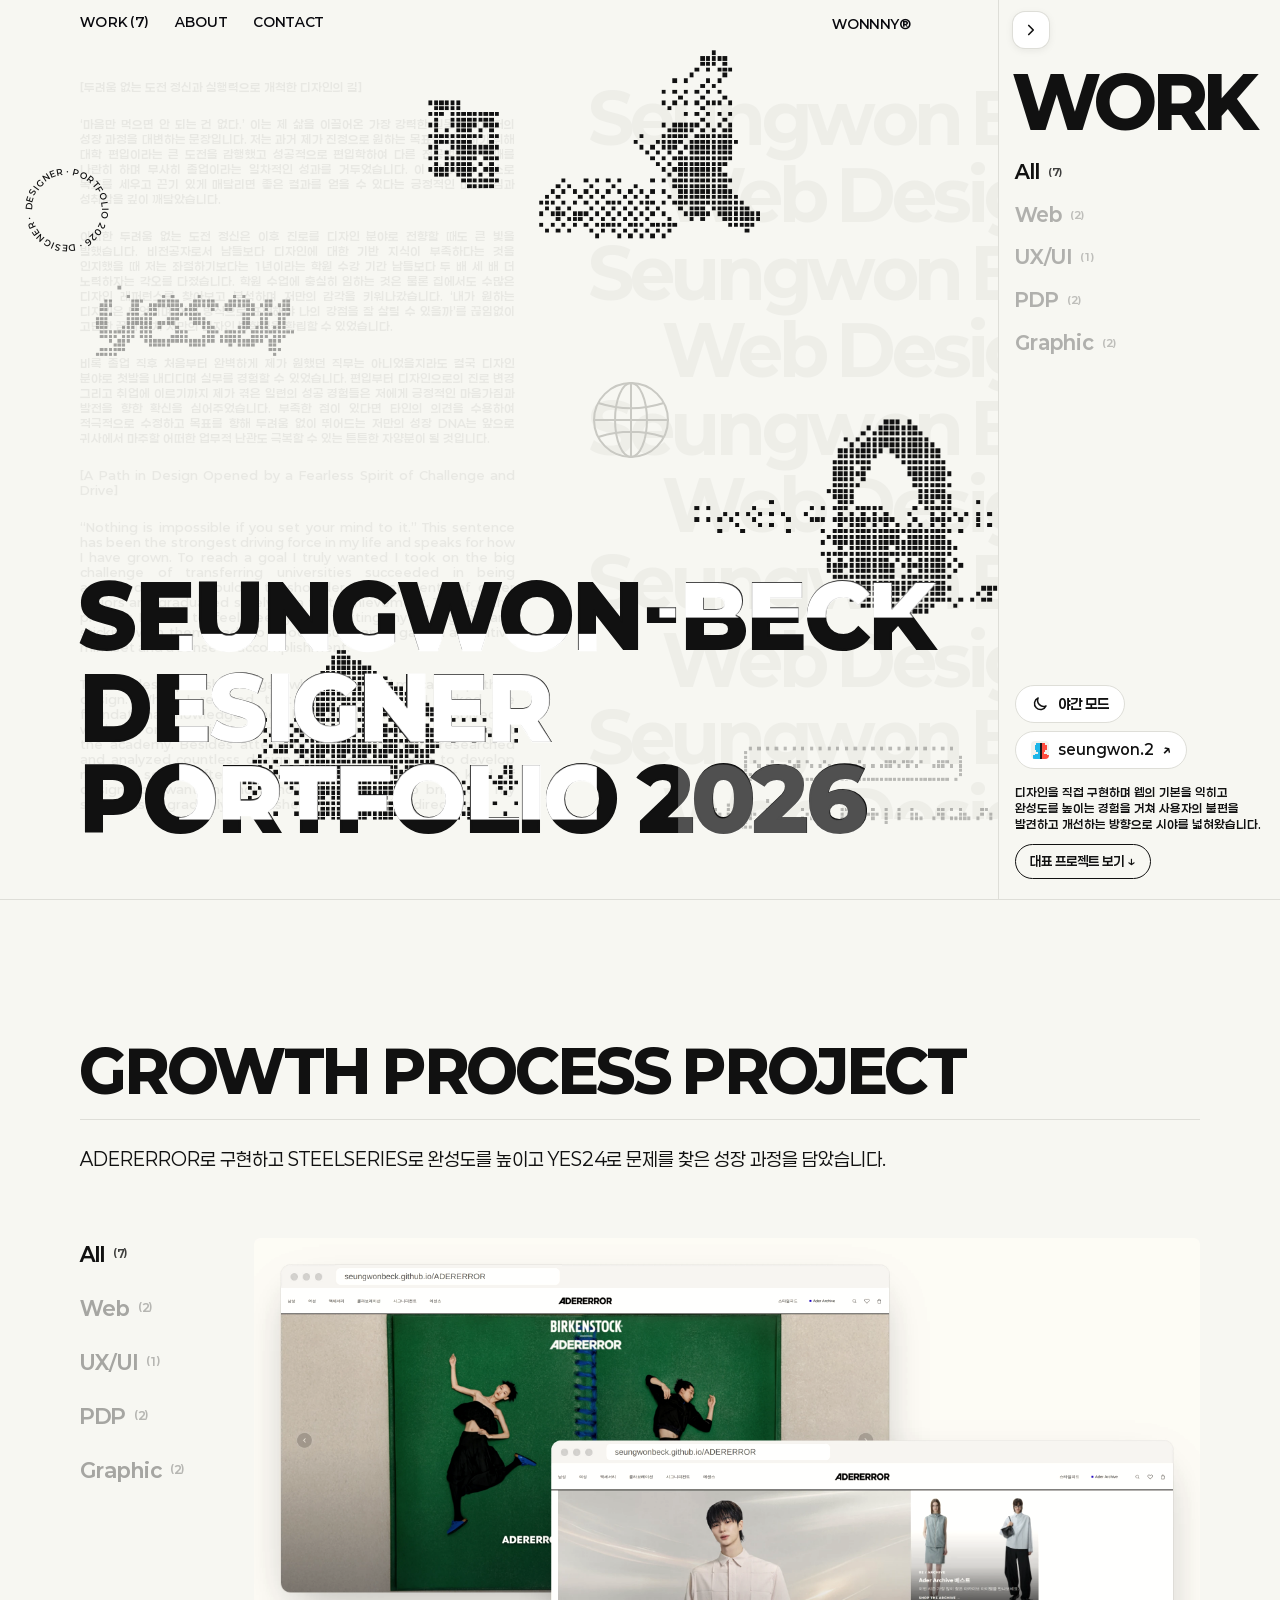
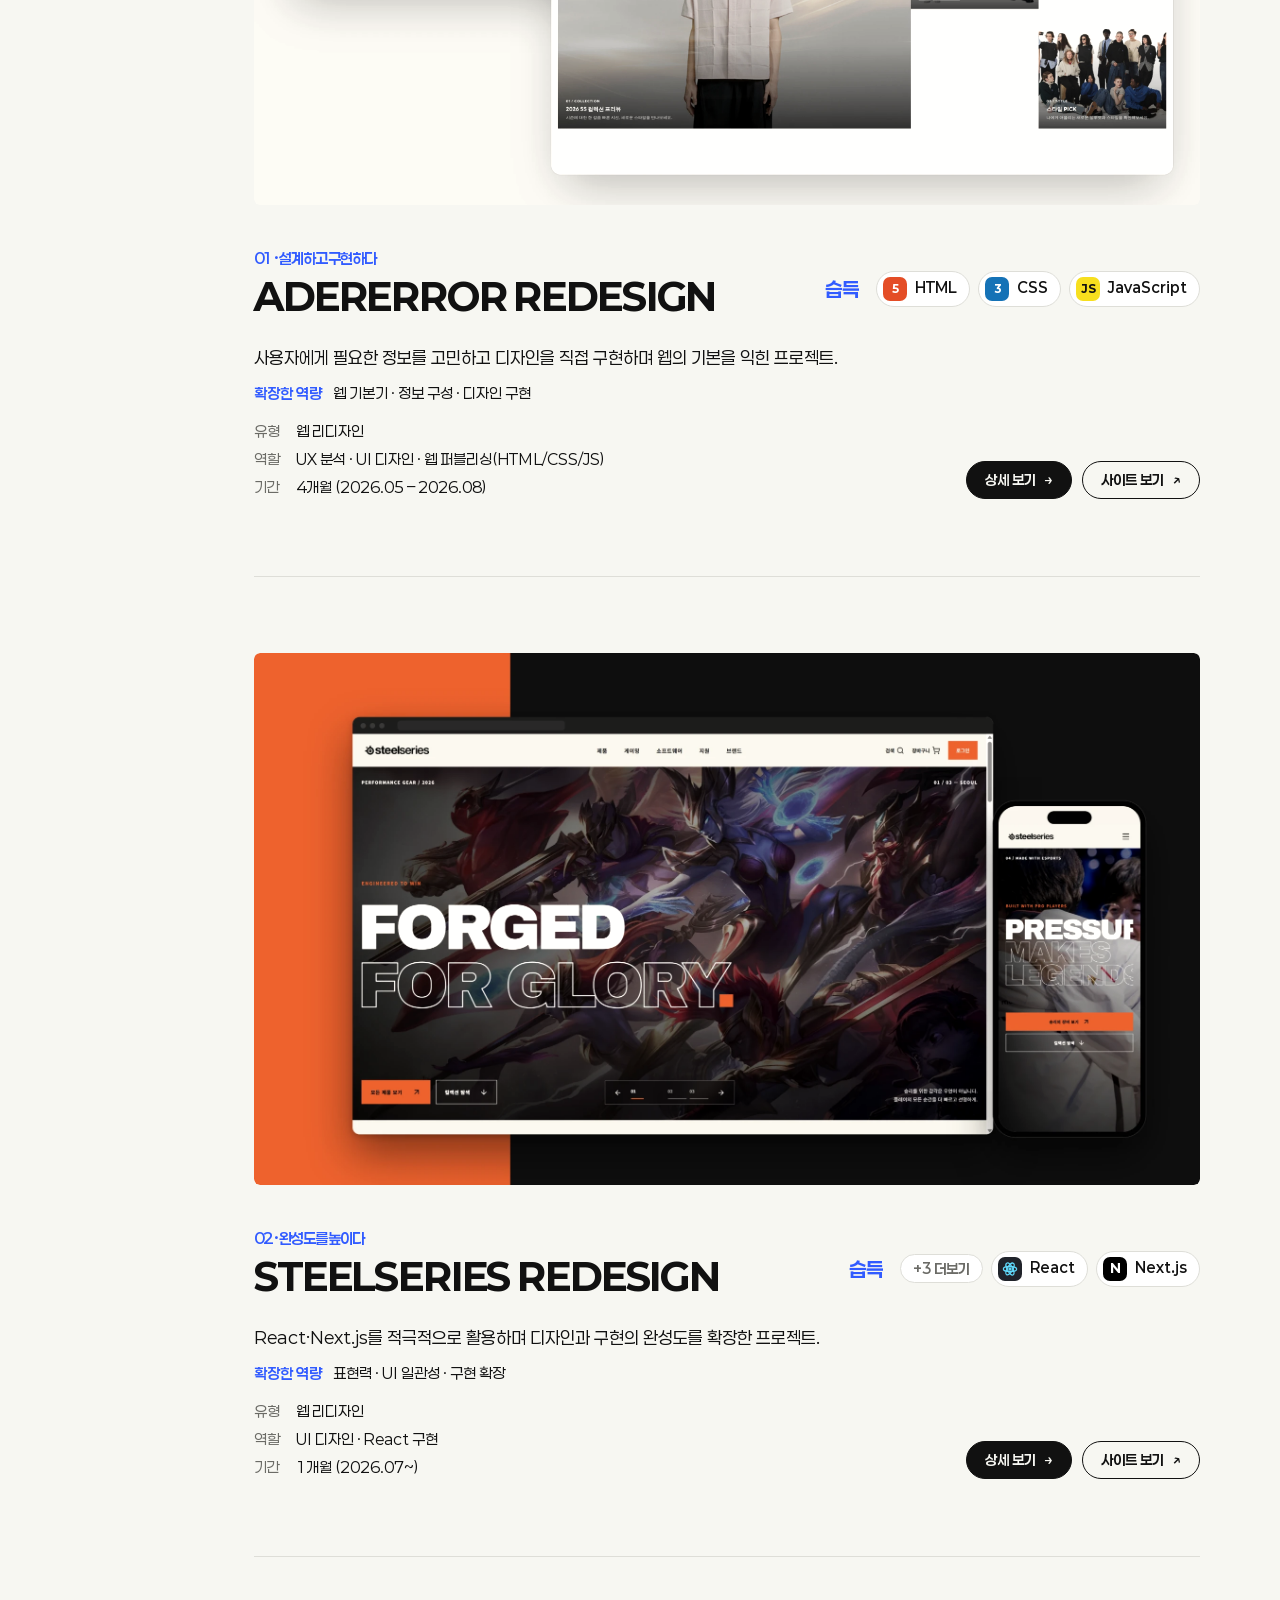
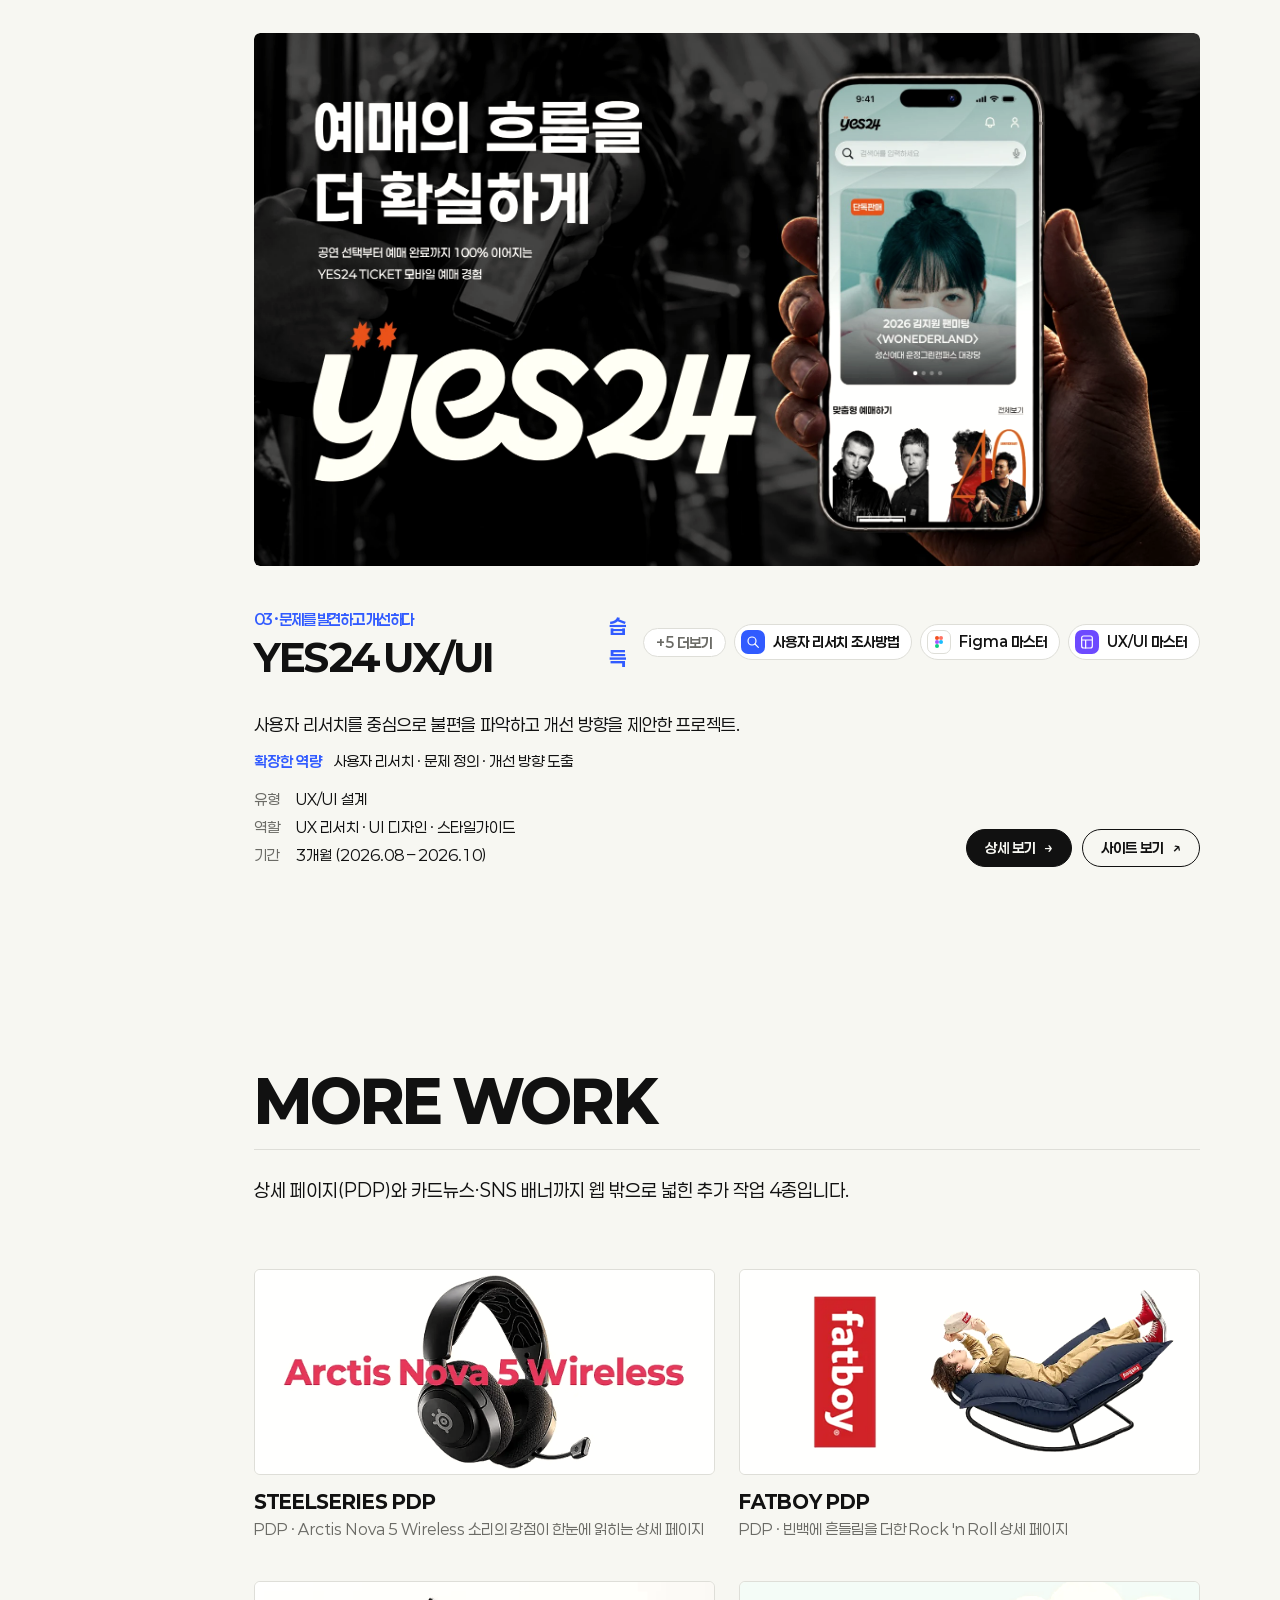
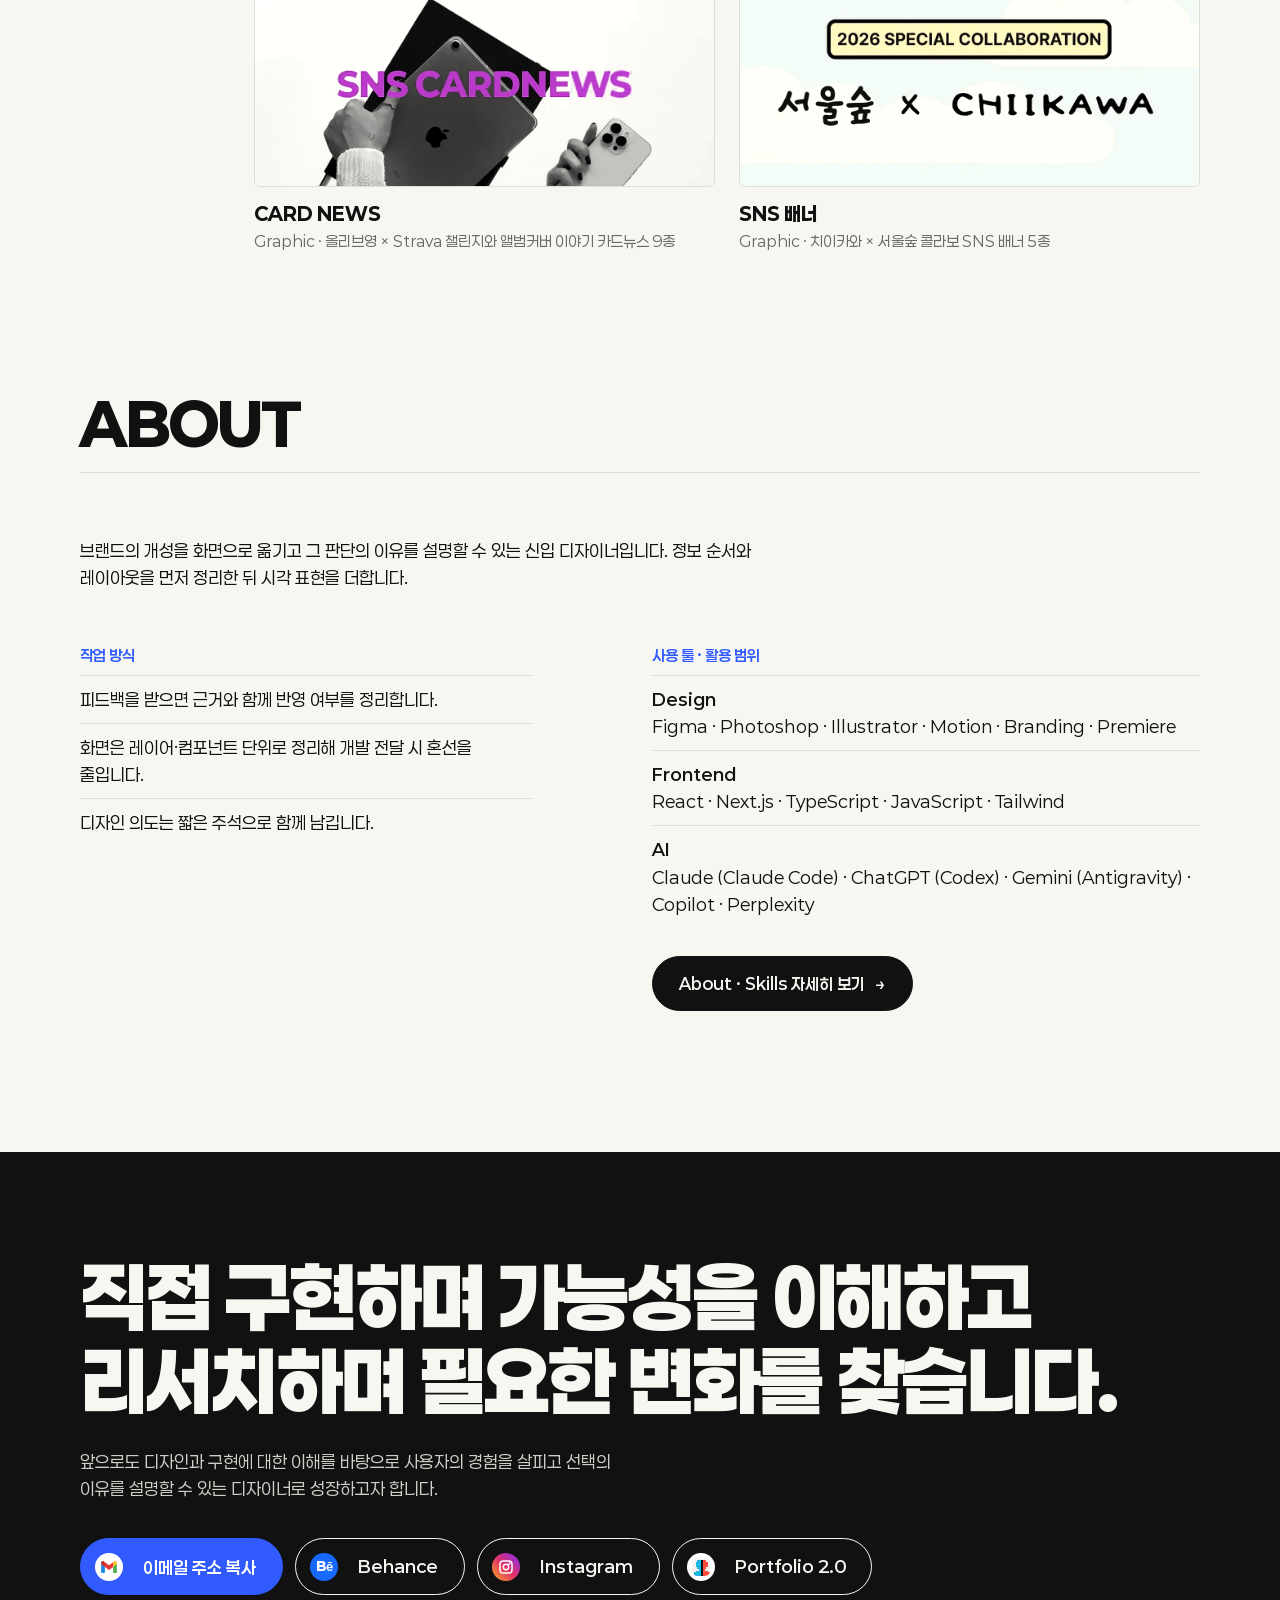
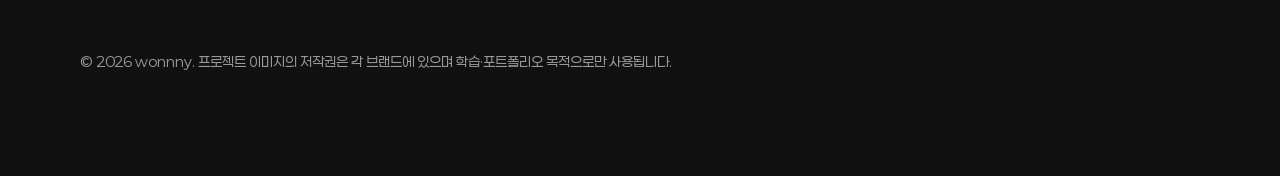
==== index.html @ beb2c956 "2026.10.27 작업 Co-Authored-By: Claude Sonnet 5.5 <noreply@anthropic.com>" ====
<!doctype html>
<html lang="ko">
<head>
<meta charset="utf-8">
<meta name="viewport" content="width=device-width,initial-scale=1">
<title>wonnny — Designer Portfolio</title>
<meta name="description" content="브랜드의 개성을 시각적으로 표현하고 디자인의 판단 과정을 함께 보여주는 신입 디자이너 백승원의 포트폴리오.">
<meta name="theme-color" content="#F7F7F2">
<meta property="og:type" content="website">
<meta property="og:locale" content="ko_KR">
<meta property="og:site_name" content="wonnny">
<meta property="og:title" content="wonnny — Designer Portfolio">
<meta property="og:description" content="화면을 만들며 시작해 사용자를 이해하는 디자이너로 성장하고 있습니다.">
<meta property="og:url" content="https://seungwonbeck.github.io/wonnny/">
<meta property="og:image" content="https://seungwonbeck.github.io/wonnny/assets/og.jpg">
<meta property="og:image:width" content="1200">
<meta property="og:image:height" content="628">
<meta name="twitter:card" content="summary_large_image">
<meta name="twitter:title" content="wonnny — Designer Portfolio">
<meta name="twitter:description" content="화면을 만들며 시작해 사용자를 이해하는 디자이너로 성장하고 있습니다.">
<meta name="twitter:image" content="https://seungwonbeck.github.io/wonnny/assets/og.jpg">
<link rel="icon" href="assets/favicon.svg" type="image/svg+xml">
<link rel="alternate icon" href="assets/favicon.png" type="image/png">
<link rel="apple-touch-icon" href="assets/favicon.png">
<script>try{if(localStorage.theme==="dark")document.documentElement.setAttribute("data-theme","dark")}catch(e){}</script>
<link rel="stylesheet" href="css/style.css?v=20261027f">
</head>
<body data-page="home">
<header class="hd"><div class="wrap">
  <nav class="nav" aria-label="메인 메뉴"><a href="#work">Work (7)</a><a href="about.html">About</a><a href="about.html#contact">Contact</a></nav>
  <a class="logo" href="index.html">wonnny®</a>
  <button class="burger" id="burger" aria-label="메뉴 열기" aria-expanded="false" aria-controls="panel"><i></i><i></i></button>
</div></header>

<main>
  <div class="hero2">
    <div class="lp" id="lp" aria-hidden="true"></div>
    <div class="ghost" id="ghost" aria-hidden="true"></div>
    <svg class="star" viewBox="0 0 100 100" fill="none" stroke="currentColor" stroke-width="2.4" stroke-linecap="round" aria-hidden="true"><circle cx="50" cy="50" r="44"/><ellipse cx="50" cy="50" rx="19" ry="44"/><path d="M50 6v88M6 50h88M12 30q38 12 76 0M12 70q38-12 76 0"/></svg>
    <div id="tiles"></div>
    <svg class="spin" viewBox="0 0 120 120" aria-hidden="true"><defs><path id="c" d="M60 60 m-44 0 a44 44 0 1 1 88 0 a44 44 0 1 1 -88 0"/></defs><text><textPath href="#c">DESIGNER · PORTFOLIO 2026 · DESIGNER ·</textPath></text></svg>
    <h1 class="h1c" id="hero-h1"></h1>
    <p class="big" aria-hidden="true" data-lines="SEUNGWON-BECK|DESIGNER|PORTFOLIO 2026">SEUNGWON-BECK<br>DESIGNER<br>PORTFOLIO 2026</p>
    <button class="popen" id="popen" aria-label="메뉴 패널 열기"><svg viewBox="0 0 24 24" width="18" height="18" fill="none" stroke="currentColor" stroke-width="2.2" stroke-linecap="round" stroke-linejoin="round" aria-hidden="true"><path d="M15 6l-6 6 6 6"/></svg></button>
    <aside class="panel" id="panel">
      <button class="pclose" id="pclose" aria-label="메뉴 패널 숨기기"><svg viewBox="0 0 24 24" width="18" height="18" fill="none" stroke="currentColor" stroke-width="2.2" stroke-linecap="round" stroke-linejoin="round" aria-hidden="true"><path d="M9 6l6 6-6 6"/></svg></button>
      <p class="pbig" aria-hidden="true">WORK</p>
      <nav class="pf" id="hfilter" aria-label="분류"></nav>
      <div class="pcap">
        <div class="ptools">
          <button type="button" class="pill" id="theme" aria-pressed="false"><svg class="i-moon" viewBox="0 0 24 24" width="15" height="15" fill="none" stroke="currentColor" stroke-width="2" stroke-linecap="round" stroke-linejoin="round" aria-hidden="true"><path d="M20 14.5A8 8 0 0 1 9.5 4 8 8 0 1 0 20 14.5z"/></svg><svg class="i-sun" viewBox="0 0 24 24" width="15" height="15" fill="none" stroke="currentColor" stroke-width="2" stroke-linecap="round" aria-hidden="true"><circle cx="12" cy="12" r="4"/><path d="M12 2v2M12 20v2M4.9 4.9l1.4 1.4M17.7 17.7l1.4 1.4M2 12h2M20 12h2M4.9 19.1l1.4-1.4M17.7 6.3l1.4-1.4"/></svg><span>야간 모드</span></button>
          <a class="pill" title="seungwon.2 사이트 버전 보기" aria-label="seungwon.2 사이트 버전 보기" href="https://seungwonbeck.github.io/Portfolio2.0/" target="_blank" rel="noopener"><img src="assets/favicon-seungwon2.svg" width="15" height="15" alt="">seungwon.2 <b aria-hidden="true">↗</b></a>
        </div>
        <p id="intro"></p><a class="btn" href="#work">대표 프로젝트 보기 ↓</a></div>
    </aside>
  </div>

  <section id="work" class="wrap">
    <div class="sec-h"><h2>Growth Process Project</h2></div>
    <p class="sec-p">ADERERROR로 구현하고 STEELSERIES로 완성도를 높이고 YES24로 문제를 찾은 성장 과정을 담았습니다.</p>
    <div class="work">
      <nav class="filter" id="filter" aria-label="분류"></nav>
      <div><div id="feat"></div>
      <div class="sec-h" style="margin-top:clamp(72px,10vw,140px)"><h2>More Work</h2></div>
      <p class="sec-p">상세 페이지(PDP)와 카드뉴스·SNS 배너까지 웹 밖으로 넓힌 추가 작업 4종입니다.</p>
      <div class="grid" id="more"></div></div>
    </div>
  </section>

  <section id="about" class="wrap">
    <div class="sec-h"><h2>About</h2></div>
    <p id="bio" class="about-bio"></p>
    <div class="about">
      <div><h3>작업 방식</h3><ul id="process"></ul></div>
      <div><h3>사용 툴 · 활용 범위</h3><ul id="skills"></ul><a class="pbtn" href="about.html" style="margin-top:28px">About · Skills 자세히 보기<span aria-hidden="true">→</span></a></div>
    </div>
  </section>
</main>

<footer id="contact" class="contact"><div class="wrap">
  <h2 id="closing" style="white-space:pre-line"></h2>
  <p class="cbody" id="closing-body"></p>
  <div class="row">
    <button class="btn blue" data-email>이메일 주소 복사</button>
    <span data-links style="display:contents"></span>
  </div>
  <small>© 2026 wonnny. 프로젝트 이미지의 저작권은 각 브랜드에 있으며 학습·포트폴리오 목적으로만 사용됩니다.</small>
</div></footer>

<dialog aria-label="이미지 확대"></dialog>
<button class="top" aria-label="맨 위로">↑</button>
<div class="toast" role="status"></div>
<script src="js/data.js?v=20261027f"></script>
<script src="js/app.js?v=20261027f"></script>
</body>
</html>
---- css/style.css ----
/* Paperlogy: fonts/ 폴더에 woff2를 넣으면 적용, 없으면 Pretendard/시스템 폰트로 대체 */
@font-face{font-family:Paperlogy;font-weight:400;font-display:swap;src:url(../fonts/Paperlogy-4Regular.ttf) format("truetype")}
@font-face{font-family:Paperlogy;font-weight:500;font-display:swap;src:url(../fonts/Paperlogy-5Medium.ttf) format("truetype")}
@font-face{font-family:Paperlogy;font-weight:600;font-display:swap;src:url(../fonts/Paperlogy-6SemiBold.ttf) format("truetype")}
@font-face{font-family:Paperlogy;font-weight:700;font-display:swap;src:url(../fonts/Paperlogy-7Bold.ttf) format("truetype")}
@font-face{font-family:Paperlogy;font-weight:800;font-display:swap;src:url(../fonts/Paperlogy-8ExtraBold.ttf) format("truetype")}

:root{--ink:#111111;--blue:#315BFF;--bg:#F7F7F2;--white:#fff;--line:#DEDED8;--mute:#6b6b66;--pad:80px}
*{box-sizing:border-box;margin:0}
html{scroll-behavior:smooth}
body{font:400 17px/1.6 Paperlogy,Pretendard,"Apple SD Gothic Neo","Malgun Gothic",sans-serif;color:var(--ink);background:var(--bg);-webkit-font-smoothing:antialiased}
a{color:inherit;text-decoration:none}
img{max-width:100%;display:block}
:focus-visible{outline:2px solid var(--blue);outline-offset:3px}
.wrap{padding-inline:var(--pad);max-width:1920px;margin-inline:auto}
@media(max-width:480px){body{font-size:16px}}

/* header */
.hd{position:fixed;inset:0 0 auto;z-index:10;color:#fff;mix-blend-mode:difference;font-size:13px;text-transform:uppercase;letter-spacing:.02em}
.hd .wrap{display:flex;justify-content:space-between;align-items:flex-start;padding-top:14px}
.logo{font-weight:800;letter-spacing:-.02em}
.nav{display:flex;gap:clamp(16px,3vw,36px);font-weight:500}
.nav a{background:linear-gradient(#fff,#fff) 0 100%/0 1px no-repeat;transition:background-size .25s}
.nav a:hover{background-size:100% 1px}

/* hero */
.hero{padding-top:clamp(56px,10vw,140px)}
.eyebrow{font-size:15px;font-weight:500;color:var(--mute);margin-bottom:24px}
.hero h1{font-weight:800;font-size:clamp(36px,7.2vw,112px);line-height:1.1;letter-spacing:-.04em;white-space:pre-line}
.btn{display:inline-flex;align-items:center;gap:10px;margin-top:40px;padding:14px 26px;border:1.5px solid var(--ink);border-radius:999px;font-weight:600;background:none;color:inherit;font-family:inherit;font-size:inherit;cursor:pointer;transition:background .2s,color .2s,border-color .2s}
.btn:hover{background:var(--ink);color:var(--bg)}
.btn.blue{border-color:var(--blue);color:var(--blue)}
.btn.blue:hover{background:var(--blue);color:#fff}
.peek{display:block;margin-top:clamp(48px,8vw,96px);height:clamp(180px,28vw,380px);overflow:hidden;border-radius:6px 6px 0 0}
.peek .ph,.peek img{transition:transform .6s}
.peek:hover .ph,.peek:hover img{transform:scale(1.03)}

/* placeholder / media */
.ph{aspect-ratio:var(--r,16/10);width:100%;display:grid;place-items:center;background:linear-gradient(135deg,#ecece6,#dcdcd4);color:var(--mute);font-weight:600;letter-spacing:.08em;text-transform:uppercase;font-size:14px}
.peek .ph{aspect-ratio:auto;height:100%;min-height:420px}
.media img{width:100%;height:auto}

/* sections */
section{padding-block:clamp(72px,11vw,160px) 0}
.sec-h{display:flex;justify-content:space-between;align-items:baseline;border-bottom:1px solid var(--line);padding-bottom:16px;margin-bottom:clamp(32px,5vw,64px)}
h2{font-size:clamp(26px,3.6vw,44px);font-weight:700;letter-spacing:-.03em;line-height:1.2}
.no{color:var(--blue);font-weight:600;font-variant-numeric:tabular-nums}

/* featured list: 번호 열 + 큰 이미지, 홀짝으로 이미지 폭만 달리해 리듬 */
.feat{display:grid;grid-template-columns:repeat(12,1fr);gap:24px;margin-bottom:clamp(64px,9vw,128px);align-items:end}
.feat .media{grid-column:1/-1;overflow:hidden;border-radius:6px}
.feat:nth-child(even) .media{grid-column:3/-1}
.feat:nth-child(odd) .media{grid-column:1/11}
.feat .media>*{transition:transform .6s}
.feat:hover .media>*{transform:scale(1.02)}
.feat .info{grid-column:1/-1;display:grid;grid-template-columns:repeat(12,1fr);gap:24px;margin-top:20px}
.feat h3{grid-column:1/7;font-size:clamp(24px,3vw,40px);font-weight:700;letter-spacing:-.03em;line-height:1.2}
.feat .no{display:block;margin-bottom:6px;font-size:15px}
.feat .desc{grid-column:7/-1}
.meta{display:grid;grid-template-columns:auto 1fr;gap:4px 16px;font-size:15px;margin-top:14px}
.meta dt{color:var(--mute)}
.more{display:inline-block;margin-top:14px;font-weight:600;color:var(--blue)}
.more::after{content:" →";transition:margin .2s}
.feat:hover .more::after{margin-left:6px}
@media(max-width:1024px){
  .feat .media,.feat:nth-child(n) .media{grid-column:1/-1}
  .feat h3,.feat .desc{grid-column:1/-1}
}

/* more grid */
.grid{display:grid;grid-template-columns:repeat(auto-fill,minmax(280px,1fr));gap:24px}
.card .media{overflow:hidden;border-radius:6px;border:1px solid var(--line)}
.card .ph{aspect-ratio:4/3}
.card .media>*{transition:transform .5s}
.card:hover .media>*{transform:scale(1.04)}
.card h3{font-size:19px;font-weight:600;margin-top:12px}
.card p{font-size:15px;color:var(--mute)}

/* about / contact */
.about{display:grid;grid-template-columns:repeat(12,1fr);gap:24px}
.about>div:first-child{grid-column:1/6}
.about>div:last-child{grid-column:7/-1}
.about h3{font-size:15px;font-weight:600;color:var(--blue);margin:28px 0 8px}
.about h3:first-child{margin-top:0}
.about ul{list-style:none;padding:0}
.about li{padding:10px 0;border-top:1px solid var(--line)}
.about li b{font-weight:600}
@media(max-width:1024px){.about>div:first-child,.about>div:last-child{grid-column:1/-1}}
.contact{margin-top:clamp(72px,11vw,160px);background:var(--ink);color:var(--bg);padding-block:clamp(56px,8vw,112px)}
.contact h2{font-size:clamp(32px,6vw,88px);font-weight:800;letter-spacing:-.04em;line-height:1.1}
.contact .row{display:flex;flex-wrap:wrap;gap:12px;margin-top:36px}
.contact .btn{border-color:var(--bg);margin-top:0}
.contact .btn:hover{background:var(--bg);color:var(--ink)}
.contact .btn.blue{background:var(--blue);border-color:var(--blue);color:#fff}
.contact small{display:block;margin-top:56px;color:#9a9a94;font-size:14px}

/* detail */
.back{display:inline-block;margin-top:72px;color:var(--mute);font-size:15px}
.back:hover{color:var(--blue)}
.p-hero{padding-top:32px}
.p-hero h1{font-size:clamp(34px,6vw,88px);font-weight:800;letter-spacing:-.04em;line-height:1.1}
.p-hero .lead{font-size:clamp(18px,2vw,24px);margin-top:20px;max-width:34em}
.facts{display:grid;grid-template-columns:repeat(auto-fit,minmax(200px,1fr));gap:24px;margin-top:48px;padding-top:24px;border-top:1px solid var(--line);font-size:15px}
.facts dt{color:var(--mute);margin-bottom:2px}
.facts dd{margin:0;font-weight:500}
.p-media{margin-top:40px}
.block{display:grid;grid-template-columns:repeat(12,1fr);gap:24px}
.block>h2{grid-column:1/5;font-size:clamp(22px,2.4vw,30px)}
.block>.body{grid-column:6/-1}
@media(max-width:1024px){.block>h2,.block>.body{grid-column:1/-1}}
.body p+p{margin-top:1em}
.body ol,.body ul{padding:0;list-style:none}
.body li{padding:14px 0;border-top:1px solid var(--line)}
.tag{display:inline-block;font-size:13px;font-weight:600;padding:1px 10px;border-radius:999px;margin-right:8px;border:1px solid var(--line);background:var(--white)}
.tag.h{color:var(--blue);border-color:var(--blue)}
.dec h4{font-size:18px;font-weight:600}
.shot{margin-bottom:56px}
.shot .media{cursor:zoom-in;border:1px solid var(--line);border-radius:6px;overflow:hidden;background:var(--white)}
.shot.tall{max-width:420px}
.shot figcaption{margin-top:12px;font-size:15px;color:var(--mute);padding-left:12px;border-left:2px solid var(--blue)}
.nextp{display:block;border-top:1px solid var(--line);padding-block:48px;margin-top:clamp(72px,11vw,160px)}
.nextp small{color:var(--mute);display:block}
.nextp strong{font-size:clamp(28px,5vw,64px);font-weight:800;letter-spacing:-.03em;transition:color .2s}
.nextp:hover strong{color:var(--blue)}

/* lightbox, top button */
dialog{border:0;background:transparent;max-width:min(94vw,1400px);max-height:94vh;padding:0;overflow:auto}
dialog::backdrop{background:rgba(24,24,24,.85)}
dialog .ph{min-width:min(90vw,900px)}
dialog img{max-height:90vh;width:auto;margin:auto}
.top{position:fixed;right:20px;bottom:20px;width:48px;height:48px;border-radius:50%;border:1.5px solid var(--ink);background:var(--bg);font-size:20px;cursor:pointer;opacity:0;pointer-events:none;transition:opacity .2s}
.top.on{opacity:1;pointer-events:auto}
.top:hover{background:var(--ink);color:var(--bg)}
.toast{position:fixed;left:50%;bottom:28px;transform:translateX(-50%);background:var(--ink);color:#fff;padding:10px 18px;border-radius:999px;font-size:15px;opacity:0;transition:opacity .2s;pointer-events:none}
.toast.on{opacity:1}

/* 짧은 등장 효과 */
.js .rv{opacity:0;transform:translateY(18px);transition:opacity .6s,transform .6s}
.js .rv.in{opacity:1;transform:none}
@media(prefers-reduced-motion:reduce){
  html{scroll-behavior:auto}
  *,*::before,*::after{transition:none!important;animation:none!important}
  .js .rv{opacity:1;transform:none}
}

.intro{max-width:36em;margin-top:28px;font-size:clamp(17px,1.6vw,20px)}
.abil{font-size:15px;margin-top:10px}.abil b{color:var(--blue);margin-right:8px;font-weight:600}
.cbody{max-width:34em;margin-top:24px;color:#cfcfc8}

/* hero collage (참고: 흩어진 이미지 + 거대 타이틀) */
.hero2{position:relative;min-height:100svh;overflow:hidden;display:flex;align-items:flex-end}
.ghost{position:absolute;inset:0;color:var(--line);font-weight:800;font-size:clamp(44px,8vw,120px);line-height:.95;letter-spacing:-.05em;overflow:hidden;opacity:.55;pointer-events:none;padding-top:40px}
.t{position:absolute;width:calc(var(--w)*1vw);will-change:transform;z-index:1}
.t .media{overflow:hidden;box-shadow:0 1px 0 rgba(0,0,0,.06)}
.t .ph{transition:transform .5s}
.t:hover .ph,.t:hover img{transform:scale(1.06)}
.t:nth-child(3n) .ph{background:linear-gradient(135deg,#bcc8ff,#8fa4ff)}
.t:nth-child(4n) .ph{background:linear-gradient(135deg,#2a2a2a,#111111);color:#bbb}
.spin{position:absolute;right:6%;top:58%;width:110px;fill:var(--ink);animation:rot 18s linear infinite;z-index:1;pointer-events:none}
.spin text{font-size:10.5px;font-weight:600;letter-spacing:.06em}
@keyframes rot{to{transform:rotate(360deg)}}
.hero-t{position:relative;z-index:2;padding-bottom:20px;width:100%;pointer-events:none}
.hero-t>*{pointer-events:auto}
.hero-t h1{font-size:clamp(22px,3.2vw,44px);letter-spacing:-.03em;max-width:20em}
.hero-t .intro{font-size:15px;max-width:30em;margin-top:14px}
.hero-t .btn{margin-top:20px}
.big{font-weight:800;font-size:clamp(56px,13.5vw,210px);line-height:.84;letter-spacing:-.06em;margin-top:28px;pointer-events:none!important;mix-blend-mode:multiply}
@media(max-width:480px){.t{width:calc(var(--w)*2.2vw)}.spin{width:80px}}

/* work: 좌측 분류 + 우측 목록 */
.work{display:grid;grid-template-columns:180px 1fr;gap:32px;align-items:start}
.filter{position:sticky;top:56px;display:flex;flex-direction:column;align-items:flex-start;gap:2px}
.filter button{font:inherit;font-weight:700;font-size:20px;background:none;border:0;padding:2px 0;cursor:pointer;color:var(--ink);opacity:.35;transition:opacity .2s}
.filter button[aria-pressed=true],.filter button:hover{opacity:1}
.filter sup{font-size:11px;margin-left:2px}
[hidden]{display:none!important}
.work .feat:nth-child(n) .media{grid-column:1/-1}
@media(max-width:1024px){.work{grid-template-columns:1fr}.filter{position:static;flex-direction:row;flex-wrap:wrap;gap:4px 16px}}
.hero2{cursor:grab;touch-action:pan-y;user-select:none}.hero2.grab{cursor:grabbing}.t img,.t .media{pointer-events:none;-webkit-user-drag:none}.t{pointer-events:auto}
.hint{position:absolute;right:var(--pad);bottom:20px;z-index:2;font-size:13px;text-transform:uppercase;letter-spacing:.04em}

/* ===== 인트로: 참고 사이트 구조 ===== */
.hd .wrap{align-items:flex-start;max-width:none}
.nav{flex-direction:row;gap:clamp(14px,2vw,28px);line-height:1.25;font-weight:600}
.hd .logo{font-weight:600;margin-right:calc(clamp(180px,22vw,320px) + 8px)}
.hero2{display:block;height:100svh;min-height:620px;border-bottom:1px solid var(--line)}
.lp{position:absolute;left:var(--pad);top:0;width:min(230px,18vw);font-size:11px;line-height:1.25;font-weight:600;color:var(--ink);opacity:.08;pointer-events:none;overflow:hidden;height:100%;text-align:justify}
.lp p{margin:0 0 22px}
.ghost{left:26%;right:auto;width:42%;inset-block:0;font-size:clamp(34px,5.4vw,84px);line-height:.98;opacity:.5;padding-top:0;word-break:break-word}
.star{position:absolute;left:46%;top:42%;width:64px;color:#c9c9c3;z-index:0;pointer-events:none}
.spin{right:auto;left:1.5%;top:18%;width:96px}
.h1c{position:absolute;left:30%;top:7%;z-index:2;max-width:15em;font-size:clamp(20px,2.4vw,34px);font-weight:700;letter-spacing:-.03em;line-height:1.25;color:#8b8b85;white-space:pre-line}
.big{position:absolute;left:var(--pad);bottom:6vh;z-index:2;margin:0;color:#fff;mix-blend-mode:difference;font-size:clamp(34px,6vw,96px);line-height:1.08;letter-spacing:-.02em}
.panel{position:absolute;right:0;top:0;bottom:0;width:clamp(180px,22vw,320px);z-index:3;background:var(--bg);border-left:1px solid var(--line);padding:14px 16px 20px;display:flex;flex-direction:column;cursor:auto}
.pbig{font-size:clamp(72px,12vw,180px);font-weight:800;letter-spacing:-.06em;line-height:.9;margin-top:34px;margin-left:-4px;white-space:nowrap}
.pf{margin-top:16px;display:flex;flex-direction:column;align-items:flex-start}
.pf button{font:inherit;font-weight:700;font-size:clamp(16px,1.5vw,22px);background:none;border:0;padding:0;cursor:pointer;color:var(--ink);opacity:.3;text-align:left;transition:opacity .2s}
.pf button:hover,.pf button:first-child{opacity:1}
.pf sup{font-size:10px}
.pcap{margin-top:auto;font-size:12px;line-height:1.3;font-weight:600}
.pcap .btn{margin-top:12px;padding:8px 14px;font-size:13px;pointer-events:auto}
@media(max-width:480px){
  .hd .logo{margin-right:0}
  .star{display:none}
  .ghost{left:0;width:100%}
  .h1c{left:var(--pad);top:96px;max-width:none;padding-right:var(--pad)}
  .panel{top:auto;width:100%;border-left:0;border-top:1px solid var(--line);padding:10px var(--pad) 14px}
  .pcap{margin:0}
  .big{bottom:150px;font-size:8.4vw;white-space:nowrap}.hint{display:none}
}
@media(max-width:480px){:root{--pad:20px}}

/* 태블릿·모바일: 오른쪽 패널 → 햄버거 드로어 */
.burger{display:none}
@media(max-width:1024px){
  .hd{z-index:40}
  .hd .logo{margin-right:0;margin-left:auto}
  .hd .wrap{gap:16px}
  .burger{display:block;position:relative;width:28px;height:18px;margin-top:2px;background:none;border:0;padding:0;cursor:pointer;color:inherit}
  .burger i{position:absolute;left:0;width:100%;height:2px;background:#fff;transition:transform .25s,top .25s}
  .burger i:first-child{top:4px}.burger i:last-child{top:12px}
  .burger[aria-expanded=true] i:first-child{top:8px;transform:rotate(45deg)}
  .burger[aria-expanded=true] i:last-child{top:8px;transform:rotate(-45deg)}
  .panel{position:fixed;top:0;bottom:0;right:0;width:min(360px,86vw);padding:72px 20px 24px;border:0;border-left:1px solid var(--line);z-index:30;transform:translateX(100%);transition:transform .3s}
  .panel.open{transform:none}
  .pbig{display:block;font-size:84px;margin-top:0}
  .pf{display:flex}
  .pcap{margin-top:auto;font-size:13px}
  .big{bottom:6vh}
}
.panel{container-type:inline-size}
.pbig{font-size:29cqw!important;letter-spacing:-.05em;margin-left:-.03em}

/* 구형 콜라주: 타일은 중앙 기준으로 JS가 배치 */
.t{left:50%;top:50%;width:calc(var(--w,20)*1vw);transition:none}
@media(max-width:1024px){.t{width:30vw}}
@media(max-width:480px){.t{width:46vw}}
#tiles{position:absolute;inset:0;z-index:1;pointer-events:none}
.t{--w:18}
/* 사진은 타이틀 위로, 헤드라인은 화면에서 제거(스크린리더용으로만 유지) */
#tiles{z-index:3}
.panel{z-index:30}
.h1c{position:absolute;width:1px;height:1px;overflow:hidden;clip-path:inset(50%);white-space:nowrap}
.t{--w:24}
.lp{opacity:.05}
@media(max-width:1024px){.lp{width:calc(50vw - var(--pad))}.t{width:38vw}}
@media(max-width:480px){.lp{width:calc(100% - 2 * var(--pad))}.t{width:56vw}}
.hd a{white-space:nowrap}
@media(max-width:480px){.hd{font-size:11px}.nav{gap:10px}.hd .wrap{gap:10px}}
#tiles{z-index:1}
.big{z-index:4}
.ghost{opacity:.35}
.lp{opacity:.06}
@media(min-width:1025px){.lp{width:34vw;font-size:12px}.ghost{left:40vw;width:38vw}}
/* 데스크톱: 패널 숨기기 */
.pclose,.popen{display:none}
@media(min-width:1025px){
  .panel{transition:transform .3s}
  .pclose{display:block;position:absolute;top:12px;left:14px;width:28px;height:28px;border:1.5px solid var(--ink);border-radius:50%;background:none;font:inherit;font-weight:700;line-height:1;cursor:pointer;color:var(--ink)}
  .pclose:hover{background:var(--ink);color:var(--bg)}
  .pbig{margin-top:44px}
  .hero2.collapsed .panel{transform:translateX(100%)}
  .hero2.collapsed .popen{display:block}
  .popen{position:absolute;top:12px;right:var(--pad);z-index:31;width:28px;height:28px;border:1.5px solid var(--ink);border-radius:50%;background:var(--bg);font:inherit;font-weight:700;line-height:1;cursor:pointer;color:var(--ink)}
  .popen:hover{background:var(--ink);color:var(--bg)}
}
.ghost{left:0!important;width:100%!important;padding-inline:var(--pad);overflow:hidden}
.ghost{left:auto!important;right:0!important;width:48vw!important;padding-inline:0;text-align:right}
@media(max-width:480px){.ghost{width:100%!important}}
/* 타이틀 반전: 본문 타이틀은 타일 뒤, 타일 안의 흰 사본이 겹침 구간을 덮는다 */
.big{color:var(--ink);mix-blend-mode:normal;z-index:0}
.t{overflow:hidden}
.t .tc{position:absolute;transform-origin:0 0;color:#fff;font-weight:800;line-height:1.08;letter-spacing:-.02em;white-space:nowrap;pointer-events:none;margin:0}
.t .ph{background:linear-gradient(135deg,#8d8d87,#6e6e69);color:#f0f0ea}
.t:nth-child(3n) .ph{background:linear-gradient(135deg,#5b78ff,#315BFF)}
.t:nth-child(4n) .ph{background:linear-gradient(135deg,#2a2a2a,#111111)}
.filter button{padding-block:10px}
.pf button{padding-block:6px}

/* 실제 이미지 */
.card .media img{aspect-ratio:4/3;object-fit:cover;object-position:top}
.t .media img{aspect-ratio:4/3;object-fit:cover;object-position:top;width:100%}
.feat .media img{width:100%;aspect-ratio:2247/999;object-fit:cover}
.p-media .media img{aspect-ratio:2247/999;object-fit:cover}
.shot.tall{max-width:none}
.lead.sub{font-size:clamp(16px,1.5vw,19px);color:var(--mute);margin-top:12px}
dialog img{max-width:94vw}

/* 일정한 톤 보정: 모든 사진에 같은 필터를 걸어 웜화이트 배경과 맞춘다 */
.media img{filter:saturate(.86) contrast(1.03) brightness(1.01) sepia(.06)}
.t .media img{aspect-ratio:16/9;object-fit:cover;object-position:top}
.t.bn .media img{aspect-ratio:2247/999}

/* 성장 표시 */
.feat .learn{grid-column:7/-1;display:flex;flex-wrap:wrap;gap:8px;justify-content:flex-end;align-items:center;align-self:end}
.feat .desc{grid-column:1/-1;max-width:56em}
.learn .lh{font-size:13px;font-weight:600;color:var(--blue);margin-right:4px}
.chip{display:inline-flex;align-items:center;gap:8px;padding:5px 12px 5px 6px;border:1px solid var(--line);border-radius:999px;background:var(--white);font-size:14px;font-weight:600;white-space:nowrap}
.chip.dim{opacity:.4}
.plus{font-weight:700;color:var(--mute)}
.ic{display:grid;place-items:center;width:24px;height:24px;border-radius:7px;font-style:normal;font-size:11px;font-weight:800;color:#fff;background:var(--ink)}
.ic.html{background:#e44d26}.ic.css{background:#1572b6}.ic.js{background:#f7df1e;color:#111111}.ic.next{background:#000;font-size:13px}
.ic.react{background:#20232a;color:#61dafb}.ic.figma{background:#fff;border:1px solid var(--line)}.ic.research{background:var(--blue)}
.js .rv .chip{opacity:0;transform:translateY(8px) scale(.9);transition:opacity .45s,transform .45s}
.js .rv.in .chip{opacity:1;transform:none;transition-delay:calc(.35s + var(--i) * .12s)}
.js .rv.in .chip.dim{opacity:.4}
@media(max-width:1024px){.feat .learn{grid-column:1/-1;justify-content:flex-start}}
@media(prefers-reduced-motion:reduce){.js .rv .chip{opacity:1;transform:none}.js .rv .chip.dim{opacity:.4}}

.t{--w:32}
.star{width:84px}
@media(max-width:1024px){.t{width:44vw}}
@media(max-width:480px){.t{width:64vw}}

/* 패널 숨기기 버튼: 둥근 사각 + 쉐브론 */
@media(min-width:1025px){
  .pclose,.popen{width:36px;height:36px;border:0;border-radius:12px;background:var(--white);color:var(--ink);box-shadow:0 0 0 1px var(--line),0 2px 8px rgba(24,24,24,.08);display:grid;place-items:center;padding:0;transition:background .2s,color .2s,transform .2s}
  .pclose{top:12px;left:14px}
  .pclose:hover,.popen:hover{background:var(--ink);color:#fff;box-shadow:none}
  .pclose:hover svg{transform:translateX(2px)}.popen:hover svg{transform:translateX(-2px)}
  .pclose svg,.popen svg{transition:transform .2s}
  .pbig{margin-top:56px}
  .hero2.collapsed .popen{display:grid}
}

/* 대표 프로젝트: 위아래 여백 동일, 구분선, 버튼형 링크 */
.feat{margin:0;padding-block:clamp(48px,6vw,96px)}
.feat+.feat{border-top:1px solid var(--line)}
.work .feat .mlink{grid-column:1/-1;display:block;overflow:hidden;border-radius:6px}
.mlink .media{overflow:hidden}
.mlink .media>*{transition:transform .6s}
.feat:hover .mlink .media>*{transform:scale(1.02)}
.feat .desc{max-width:none;display:grid;grid-template-columns:1fr auto;align-items:end;gap:24px}
.acts{display:flex;gap:10px;flex-wrap:wrap;justify-content:flex-end}
.pbtn{display:inline-flex;align-items:center;gap:10px;padding:14px 26px;border-radius:999px;border:1.5px solid var(--ink);background:var(--ink);color:var(--bg);font-weight:600;font-size:16px;transition:background .2s,color .2s,border-color .2s,transform .2s}
.pbtn span{transition:transform .2s}
.pbtn:hover{background:var(--blue);border-color:var(--blue);color:#fff}
.pbtn:hover span{transform:translateX(3px)}
.pbtn.outline{background:transparent;color:var(--ink)}
.pbtn.outline:hover{background:var(--ink);border-color:var(--ink);color:var(--bg)}
.pbtn.outline:hover span{transform:translate(2px,-2px)}
@media(max-width:1024px){.feat .desc{grid-template-columns:1fr}.acts{justify-content:flex-start}}
/* 버튼을 '기간' 줄 높이에 맞춰 튀어나오지 않게 */
.feat .pbtn{padding:8px 18px;font-size:14px;line-height:1.4;gap:8px}
.feat .acts{align-self:end;margin-bottom:-6px}
@media(max-width:1024px){.feat .acts{margin-bottom:0}}
.learn .lh{font-size:20px;font-weight:700;margin-right:8px;letter-spacing:-.02em}
.feat .mlink .media img{image-rendering:auto}
/* 배경 글자: 위·아래·좌우 모두 80px 여백(--pad)에 맞춤 */
.ghost{top:var(--pad)!important;bottom:var(--pad)!important;right:var(--pad)!important;height:auto!important;line-height:1.12}
.lp{top:var(--pad);bottom:var(--pad);height:auto}
@media(max-width:480px){.ghost{right:var(--pad)!important;left:var(--pad)!important;width:auto!important}}
.hero2:not(.collapsed) .popen{display:none!important}
/* 패널을 접으면 워드마크가 다시 열기 버튼 옆으로 붙는다 */
@media(min-width:1025px){
  .hd .logo{transition:margin-right .3s}
  .panel-collapsed .hd .logo{margin-right:calc(36px + 14px)}
}

/* 픽셀 느낌: 사진은 디더 캔버스, 글자는 픽셀화 필터 */
.t .media{position:relative}
.t .media canvas.px{position:absolute;inset:0;width:100%;height:100%;opacity:0;image-rendering:pixelated;transition:opacity .35s;pointer-events:none}
.t .media canvas.px.on{opacity:1}
.t:hover .media canvas.px.on{opacity:0}

/* 제목 줄: 습득 칩 중심을 제목 글자 중심에 맞춤 / 버튼 아래 끝을 '기간' 줄 아래 끝에 맞춤 */
@media(min-width:1025px){
  .feat .learn{align-self:end;margin-bottom:calc((1.2 * clamp(24px,3vw,40px) - 34px) / 2 + 7px)}
  .feat .acts{align-self:end;margin-bottom:0}
  .feat .meta{margin-bottom:0}
}

/* 경계 없는 디더: 픽셀 이미지가 켜지면 원본 사각형은 숨기고, 올리면 원본이 나타난다 */
.t .media:has(canvas.px.on) img{opacity:0;transition:opacity .35s}
.t:hover .media:has(canvas.px.on) img{opacity:1}
.t .media{background:transparent;overflow:visible}
/* 제목 굵기 한 단계 더 */
@font-face{font-family:Paperlogy;font-weight:900;font-display:swap;src:url(../fonts/Paperlogy-9Black.ttf) format("truetype")}
.big,.t .tc,.p-hero h1,.contact h2{font-weight:900}
h2,.feat h3,.card h3,.dec h4,.nextp strong{font-weight:800}
.pbig{font-weight:900}
/* 스크롤 등장: 대표 프로젝트 사진은 아래에서 열리듯 나타나고, 제목·칩·설명이 차례로 따라온다 */
.js .feat .mlink{clip-path:inset(0 0 100% 0);transition:clip-path 1s cubic-bezier(.2,.7,.2,1)}
.js .feat.in .mlink{clip-path:inset(0)}
.js .feat .info>*{opacity:0;transform:translateY(20px);transition:opacity .6s,transform .6s}
.js .feat.in .info>*{opacity:1;transform:none}
.js .feat.in .info>:nth-child(1){transition-delay:.25s}
.js .feat.in .info>:nth-child(2){transition-delay:.4s}
.js .feat.in .info>:nth-child(3){transition-delay:.55s}
@media(prefers-reduced-motion:reduce){.js .feat .mlink{clip-path:none}.js .feat .info>*{opacity:1;transform:none}}
/* 습득 줄: 기본 한 줄, 넘치면 접고 '+N 더보기' */
.feat .learn{flex-wrap:nowrap;min-width:0}
.learn .prior{display:contents}
.learn .morebtn{display:none;font-family:inherit;cursor:pointer;padding-left:12px;color:var(--mute)}
.learn .morebtn:hover{border-color:var(--ink);color:var(--ink)}
.learn.collapsed .prior{display:none}
.learn.collapsed .morebtn{display:inline-flex}
.learn.open{flex-wrap:wrap}
.learn.open .morebtn{display:inline-flex}
/* More Work: 2열, 배너 전체가 잘리지 않게 */
.work .grid{grid-template-columns:repeat(2,1fr);gap:40px 24px}
.card .media img{aspect-ratio:2247/999;object-fit:cover;object-position:center}
.card .ph{aspect-ratio:2247/999}
@media(max-width:480px){.work .grid{grid-template-columns:1fr}}
/* 대표 프로젝트 사진: 실제 고해상도 화면으로, 오른쪽은 여백 밖까지 크게 */
.feat .mlink .media img,.p-media .media img{aspect-ratio:auto;height:auto;object-fit:initial}
@media(min-width:1025px){
  .work{grid-template-columns:150px 1fr;gap:24px}
  .work .feat .mlink{margin-right:calc(var(--pad) * -1)}
}
/* 한글은 단어 단위로 줄바꿈, 상세 소개는 한 줄로 */
p,li,dd,figcaption,.lead{word-break:keep-all;overflow-wrap:break-word}
.p-hero .lead{max-width:none}
/* 사진은 좌우 80px 여백선에 맞춘다 */
@media(min-width:1025px){.work .feat .mlink{margin-right:0}}
.p-hero .p-media{margin-inline:0}
.ic.uxui{background:#6d4aff}
/* 제목 오른쪽 습득 줄: 내용 길이만큼만 차지하고 한 줄 유지 */
@media(min-width:1025px){
  .work .feat .info{grid-template-columns:minmax(0,1fr) auto;column-gap:32px}
  .work .feat .info h3{grid-column:1}
  .work .feat .info .learn{grid-column:2;width:max-content;max-width:min(42vw,720px);justify-content:flex-end}
  .work .feat .info .desc{grid-column:1/-1}
}
/* 야간 모드 */
html[data-theme=dark]{--ink:#f1f1ea;--bg:#121212;--white:#1c1c1b;--line:#2f2f2c;--mute:#9a9a93;color-scheme:dark}
html[data-theme=dark] .t canvas.px{filter:invert(1)}
html[data-theme=dark] .media img{filter:saturate(.86) contrast(1.02) brightness(.92) sepia(.04)}
html[data-theme=dark] .contact{background:#1c1c1b;color:#f1f1ea}
html[data-theme=dark] .contact .btn{border-color:#f1f1ea}
html[data-theme=dark] .contact .btn:hover{background:#f1f1ea;color:#121212}
html[data-theme=dark] .pbtn{color:#121212}
html[data-theme=dark] .pbtn.outline{color:var(--ink)}
html[data-theme=dark] .pbtn:hover,html[data-theme=dark] .pclose:hover,html[data-theme=dark] .popen:hover{color:#fff}
body{transition:background .3s,color .3s}
/* 패널 하단 도구 */
.ptools{display:flex;flex-direction:column;align-items:flex-start;gap:8px;margin-bottom:16px}
.pill{display:inline-flex;align-items:center;gap:8px;padding:7px 12px;border:1px solid var(--line);border-radius:999px;background:var(--white);color:var(--ink);font:inherit;font-size:12px;font-weight:600;cursor:pointer;transition:border-color .2s,background .2s}
.pill:hover{border-color:var(--ink)}
.pill img{border-radius:4px}
.pill .i-sun{display:none}
html[data-theme=dark] .pill .i-moon{display:none}
html[data-theme=dark] .pill .i-sun{display:inline}
/* 첫 화면 사진 더 크게 */
.t{--w:44}
@media(max-width:1024px){.t{width:58vw}}
@media(max-width:480px){.t{width:82vw}}
.t{--w:36}
@media(max-width:1024px){.t{width:50vw}}
@media(max-width:480px){.t{width:70vw}}
.ptools{flex-direction:row;flex-wrap:nowrap;align-items:center}
.pill{white-space:nowrap}
/* 상세 상단: 제목 오른쪽에 사이트 바로가기 */
.p-title{display:flex;justify-content:space-between;align-items:flex-end;gap:16px 32px;flex-wrap:wrap}
.p-title h1{min-width:0}
.p-title .pbtn{flex:none;margin-bottom:10px}
/* 패널 하단 버튼 크게 */
.ptools{gap:8px;flex-wrap:wrap}
.pill{font-size:14px;padding:9px 15px;gap:9px}
.pill svg,.pill img{width:18px;height:18px}
@media(min-width:1025px){.block>h2{grid-column:1/4}.block>.body{grid-column:4/-1}}
/* 메인 제목: 한 단계 더 크게, 획을 살짝 더 굵게 */
@media(min-width:1025px){.big{font-size:clamp(44px,6.6vw,120px)}}
@media(max-width:1024px){.big{font-size:clamp(38px,8.4vw,92px)}}
.big,.t .tc{-webkit-text-stroke:.025em currentColor}
/* 작업 기여도 */
.own{display:flex;flex-direction:column;gap:16px}
.own-top{display:flex;align-items:center;justify-content:space-between;gap:16px;flex-wrap:wrap}
.own-badge{display:inline-flex;align-items:center;gap:10px;padding:12px 22px;border-radius:999px;background:var(--ink);color:var(--bg);font-weight:700;font-size:17px}
.own-pct{font-size:clamp(44px,5.5vw,84px);font-weight:900;letter-spacing:-.04em;line-height:1;color:var(--blue)}
.bar{height:16px;border-radius:999px;background:var(--line);overflow:hidden}
.bar i{display:block;height:100%;width:0;border-radius:inherit;background:var(--blue);transition:width 1.4s cubic-bezier(.2,.7,.2,1) .2s}
.rv.in .bar i{width:var(--v)}
.own p{color:var(--mute)}
@media(prefers-reduced-motion:reduce){.bar i{width:var(--v);transition:none}}
/* SNS(카드뉴스·배너): 원본 비율 카드로 나열, 크게 보기 버튼 */
.gal{display:grid;grid-template-columns:repeat(auto-fill,minmax(min(100%,400px),1fr));gap:48px 32px;align-items:start}
.gal .shot{position:relative;margin:0}
.gal .shot .media{max-width:540px}
.gal .shot figcaption{max-width:540px}
.zoombtn{position:absolute;top:12px;left:12px;padding:8px 14px;border-radius:999px;background:var(--ink);color:var(--bg);font-size:13px;font-weight:600;pointer-events:none;box-shadow:0 2px 10px rgba(0,0,0,.2)}
.p-acts{display:flex;flex-wrap:wrap;gap:10px;justify-content:flex-end;margin-bottom:10px}
.p-title .pbtn{margin-bottom:0}
.own-pct{letter-spacing:.04em}
.sec-p{margin:calc(-1 * clamp(16px,3vw,40px)) 0 clamp(32px,5vw,64px);max-width:44em;color:var(--mute);font-size:clamp(16px,1.4vw,19px)}
/* 모바일: 습득 칩은 항상 한 줄, 넘치면 옆으로 밀어서 본다(접기 버튼 없음) */
@media(max-width:480px){
  .feat .learn,.feat .learn.open,.feat .learn.collapsed{flex-wrap:nowrap;overflow-x:auto;justify-content:flex-start;gap:6px;scrollbar-width:none;-webkit-overflow-scrolling:touch;padding-bottom:2px}
  .learn::-webkit-scrollbar{display:none}
  .learn.collapsed .prior,.learn.open .prior{display:contents}
  .learn .morebtn,.learn.collapsed .morebtn,.learn.open .morebtn{display:none}
  .learn .chip,.learn .lh,.learn .plus{flex:none}
  .learn .lh{font-size:16px;margin-right:2px}
  .chip{font-size:13px;gap:6px;padding:4px 10px 4px 5px}
  .ic{width:22px;height:22px;border-radius:6px}
}
/* 번호(분류 개수): 글자와 간격, 세로 가운데 */
.filter button,.pf button{display:inline-flex;align-items:center;gap:8px}
.filter sup,.pf sup{position:static;vertical-align:middle;margin:0;font-size:.55em;font-weight:700;line-height:1;opacity:.8}
/* About 페이지 */
.quote{border-left:3px solid var(--blue);padding-left:16px;font-weight:700;font-size:clamp(18px,1.8vw,22px)}
.quote span{display:block}
.tl{padding:0;list-style:none}
.tl li{padding:18px 0 18px 20px;border-left:2px solid var(--blue);margin-bottom:6px}
.tl b{display:block;color:var(--blue);font-size:15px}
.tl h4{font-size:19px;font-weight:700;margin-top:2px}
.tl p{color:var(--mute);margin:0}
.skills{display:grid;grid-template-columns:repeat(auto-fit,minmax(min(100%,320px),1fr));gap:24px}
.sk{background:var(--white);border:1px solid var(--line);border-radius:16px;padding:24px}
.sk h3{font-size:18px;font-weight:800;margin-bottom:18px}
.skrow{display:flex;justify-content:space-between;gap:12px;font-weight:600;font-size:15px;margin-top:14px}
.skrow em{font-style:normal;font-size:12px;color:var(--mute)}
.lv{display:flex;gap:4px;margin-top:6px}
.lv i{flex:1;height:7px;border-radius:99px;background:var(--line)}
.lv i.on{background:var(--blue)}
/* 타임라인: 아래로 갈수록 흐리게, 스크롤 중인 항목은 반전 */
.tl li{opacity:calc(1 - var(--k,0) * .2);transition:opacity .4s,background .4s,color .4s,padding .4s;border-radius:0 12px 12px 0}
.tl li.act{opacity:1;background:var(--ink);color:var(--bg);padding-left:28px;padding-right:20px}
.tl li.act p,.tl li.act b{color:inherit;opacity:.85}
.tl li.act b{color:#8fa5ff}
.about-h1{font-size:clamp(28px,4.6vw,76px)!important;font-weight:900;letter-spacing:-.035em;line-height:1.15;margin-top:8px}
/* 타임라인: 마우스를 올리면 선명하게 + 반전 */
.tl li{cursor:default}
.tl li:hover{opacity:1;background:var(--ink);color:var(--bg);padding-left:28px;padding-right:20px}
.tl li:hover p,.tl li:hover b{color:inherit;opacity:.85}
.tl li:hover b{color:#8fa5ff}
.sr{position:absolute;width:1px;height:1px;overflow:hidden;clip-path:inset(50%);white-space:nowrap}
.about-h1{display:none}
.quote{font-size:clamp(20px,2.2vw,30px);line-height:1.5}
.quote span+span{margin-top:6px;font-weight:600;color:var(--mute);font-size:.8em}
/* About Me / 소개 문장: 더 크고 굵게 */
.ab>h2{font-size:clamp(30px,3.6vw,56px);font-weight:900;letter-spacing:-.03em;line-height:1.1}
.ab .quote{font-size:clamp(24px,3vw,44px);font-weight:900;letter-spacing:-.03em;line-height:1.3}
.ab .quote span+span{font-size:clamp(17px,1.6vw,22px);font-weight:700;letter-spacing:0;margin-top:12px}
/* About: 다른 페이지 보기, Contact 아이콘 행 */
.otherlbl{font-size:14px;color:var(--mute);margin-right:4px;align-self:center}
.about-top{display:flex}
.contact-list{display:flex;flex-direction:column;gap:12px}
.crow{display:flex;align-items:center;gap:16px;width:100%;padding:12px 24px 12px 12px;border:1px solid var(--line);border-radius:999px;background:var(--white);color:var(--ink);font:inherit;font-weight:700;font-size:18px;text-align:left;cursor:pointer;transition:border-color .2s,transform .2s}
.crow:hover{border-color:var(--ink);transform:translateY(-2px)}
.cic{display:grid;place-items:center;flex:none;width:48px;height:48px;border-radius:50%;font-style:normal;color:#fff;background:linear-gradient(160deg,var(--c),color-mix(in srgb,var(--c) 80%,#000))}
.cic .be{font-weight:900;font-size:18px;letter-spacing:-.04em}
.crow em{margin-left:auto;display:flex;align-items:center;gap:10px;font-style:normal;font-weight:400;font-size:15px;color:var(--mute)}
.crow em b{font-weight:700;color:var(--ink)}
@media(max-width:480px){.crow{padding-right:16px;font-size:16px}.crow em{font-size:13px}.crow em span{display:none}}
/* 버튼 앞 아이콘 */
.btn .bi{display:inline-grid;place-items:center;flex:none;width:28px;height:28px;margin:-4px 10px -4px -12px;border-radius:50%;color:#fff;font-style:normal}
.btn .bi.lt{background:#fff}
.btn .bi .be{font-weight:900;font-size:13px;letter-spacing:-.05em}
.btn .bi img{border-radius:5px}
.btn{align-items:center}
.cic.light{background:#fff;border:1px solid var(--line)}
.cic.light img{border-radius:6px}
.ab-top{align-items:center}
.ab-top .p-acts{margin-bottom:0;align-items:center}
.ab-top .eyebrow{display:flex;align-items:center;font-size:15px}

/* 메인 제목 자간 */
.big,.t .tc{letter-spacing:.01em}
/* 스크롤하면 헤더 뒤 내용이 흐려지는 유리 배경 */
.hd{transition:background-color .3s,border-color .3s,backdrop-filter .3s}
.hd .wrap{transition:padding .3s}
.hd.scrolled{mix-blend-mode:normal;color:var(--ink);background:color-mix(in srgb,var(--bg) 68%,transparent);-webkit-backdrop-filter:blur(14px) saturate(1.2);backdrop-filter:blur(14px) saturate(1.2);border-bottom:1px solid color-mix(in srgb,var(--line) 80%,transparent)}
.hd.scrolled .wrap{padding-bottom:14px}
.hd.scrolled .nav a{background-image:linear-gradient(currentColor,currentColor)}
.hd.scrolled .burger i{background:var(--ink)}
/* 홈 About: 소개 문단은 위로 빼고 두 칸 제목 줄을 맞춤 */
.about-bio{max-width:44em;margin-bottom:clamp(32px,4vw,56px)}
.about{align-items:start}
.about h3{margin-top:0}
.tl li.act{background:none;color:inherit;padding-left:20px;padding-right:0;opacity:calc(1 - var(--k,0) * .2)}
/* 분류 목록(All)의 윗선을 오른쪽 첫 사진의 윗선과 맞춤 */
.work .feat:first-child{padding-top:0}
.filter button:first-child{padding-top:0}
/* 섹션 소개 문장: #111 한 줄 */
.sec-p{max-width:none;color:var(--ink)}
/* 섹션 제목: 대문자, 더 크게, 화면에 맞춰 줄어듦 */
.sec-h h2{text-transform:uppercase;font-size:clamp(28px,4.6vw,68px);font-weight:900;letter-spacing:-.02em;line-height:1.05}
@media(max-width:1024px){.sec-h h2{font-size:clamp(24px,4.5vw,46px)}}
@media(max-width:480px){.sec-h h2{font-size:clamp(20px,6vw,26px);line-height:1.15}}
/* 상세 정보 줄(유형·기간·역할·툴) 가운데 정렬 */
.facts{text-align:center}
.facts>div{display:flex;flex-direction:column;align-items:center}
/* 정보 줄: 첫 칸은 왼쪽 끝, 마지막 칸은 오른쪽 끝에 붙고 사이는 고르게. 칸 안 글자는 가운데 */
.facts{display:flex;justify-content:space-between;align-items:flex-start;gap:24px 32px;flex-wrap:wrap}
.facts>div{flex:0 1 auto;max-width:100%}
@media(max-width:480px){.facts{justify-content:space-between}.facts>div{flex:1 1 40%}}
/* 모든 작품 상세: 카드 갤러리 + 크게 보기 (웹·UX 가로 화면은 2열) */
.gal.wide{grid-template-columns:repeat(auto-fill,minmax(min(100%,520px),1fr))}
.gal.wide .shot .media,.gal.wide .shot figcaption{max-width:none}
/* 원본이 작은 배너(PDP·카드뉴스·SNS)는 늘리지 않고 원본에 가까운 크기로 가운데 */
.p-media.small{max-width:1000px;margin-inline:auto}
.p-media.small .media img{image-rendering:auto}
/* 관련 링크 + 다음 프로젝트: 제목 아래에 버튼을 가로로 고르게 */
.linksec{padding-top:clamp(72px,11vw,160px);padding-bottom:clamp(48px,6vw,96px)}
.lrow{display:grid;grid-template-columns:repeat(auto-fit,minmax(min(100%,220px),1fr));gap:12px}
.lbtn{display:flex;align-items:center;justify-content:center;gap:10px;padding:20px 28px;border:1.5px solid var(--ink);border-radius:999px;font-weight:700;font-size:clamp(16px,1.3vw,20px);color:var(--ink);transition:background .2s,color .2s,border-color .2s}
.lbtn:hover{background:var(--ink);color:var(--bg)}
.lbtn span{transition:transform .2s}
.lbtn:hover span{transform:translateX(3px)}
.lbtn.next{background:var(--ink);color:var(--bg);flex-direction:row;gap:12px}
.lbtn.next small{font-size:.7em;font-weight:500;opacity:.7}
.lbtn.next:hover{background:var(--blue);border-color:var(--blue);color:#fff}
.lbtn.next:hover small{opacity:.9}
.lbtn:not(.next){grid-column:auto}
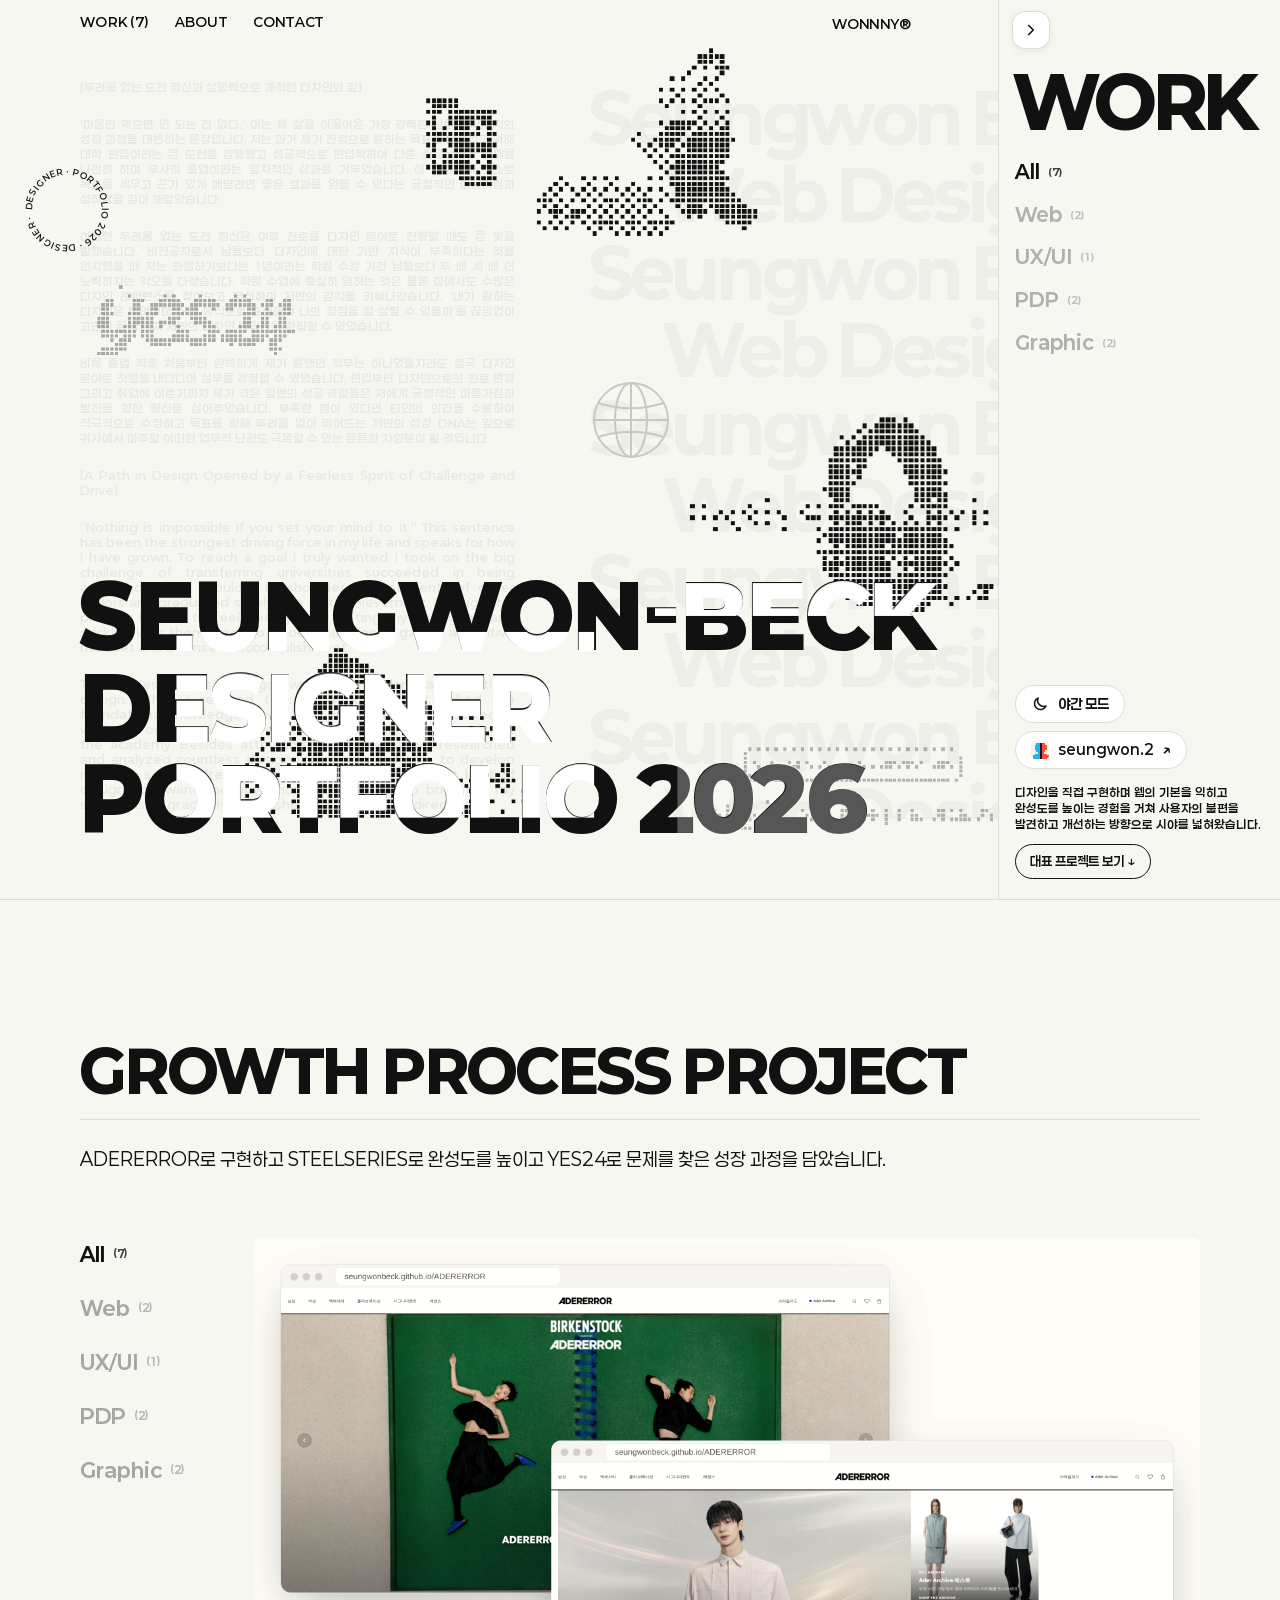
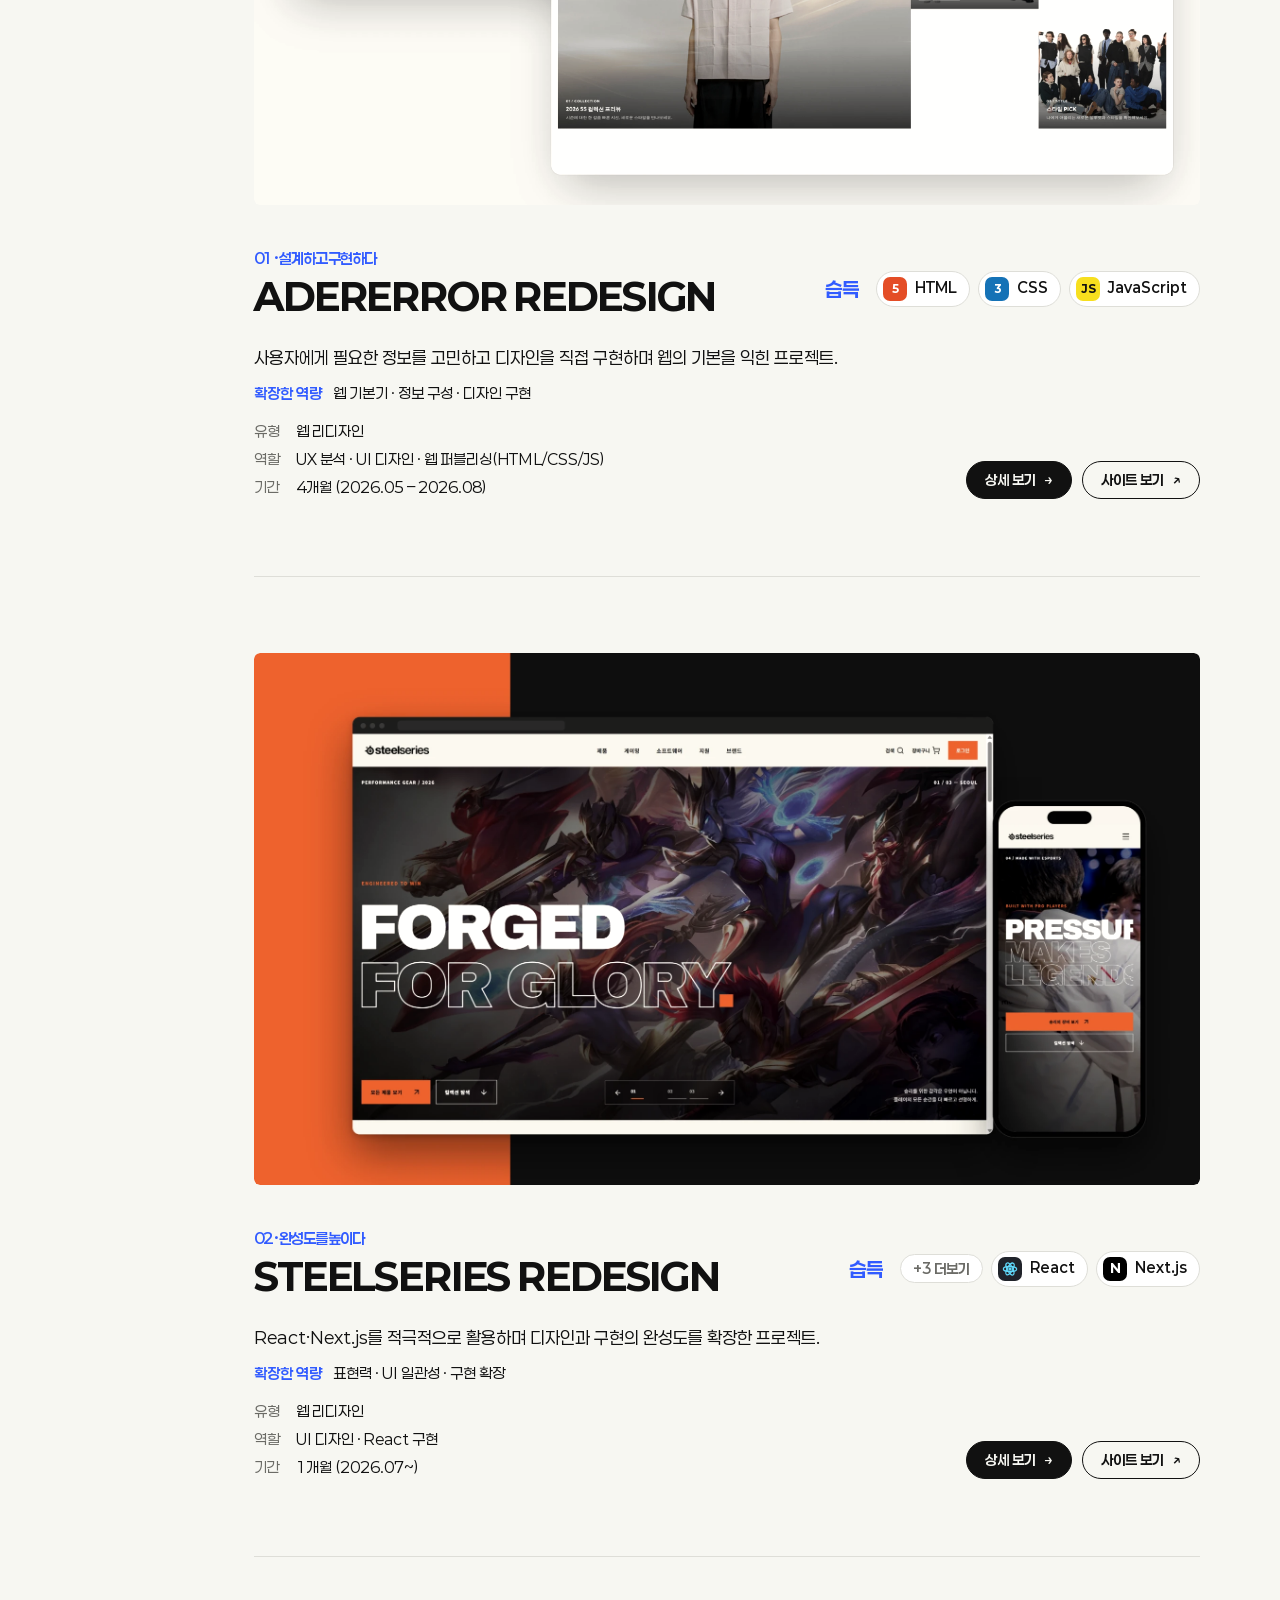
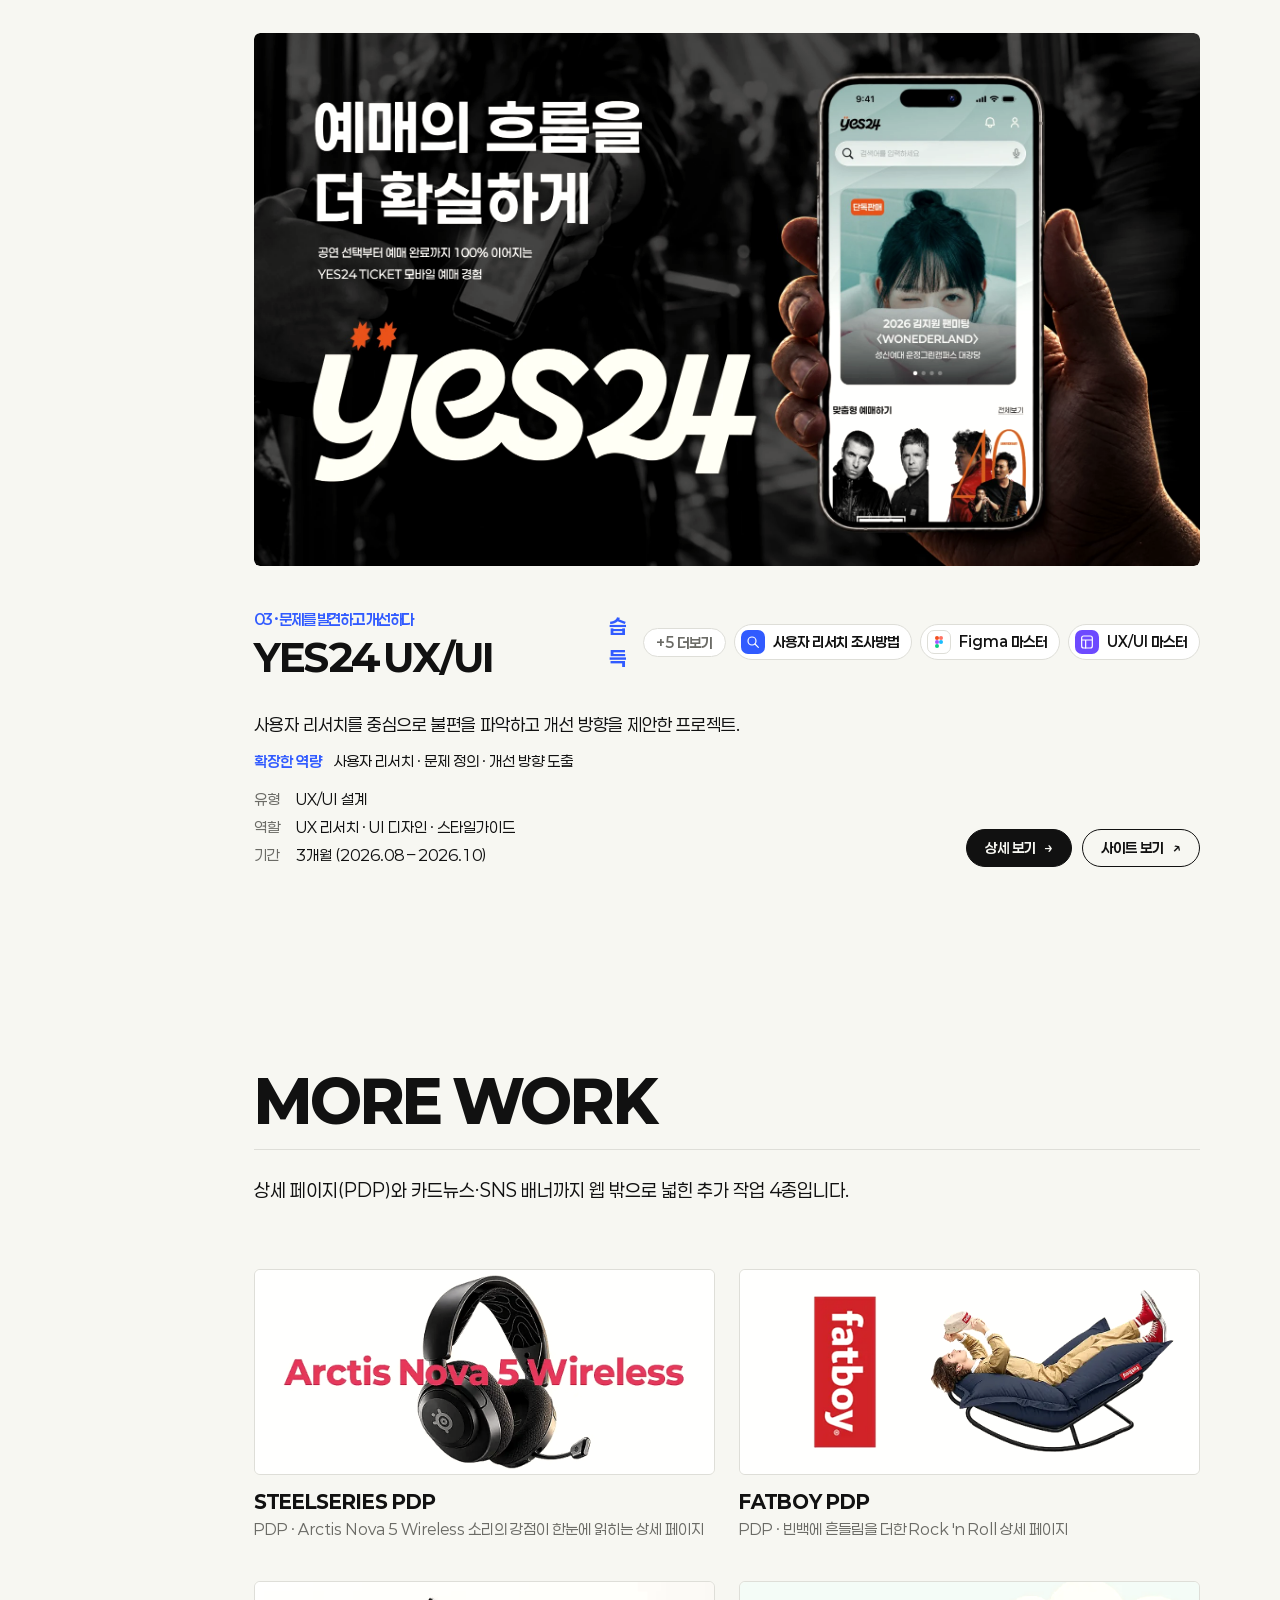
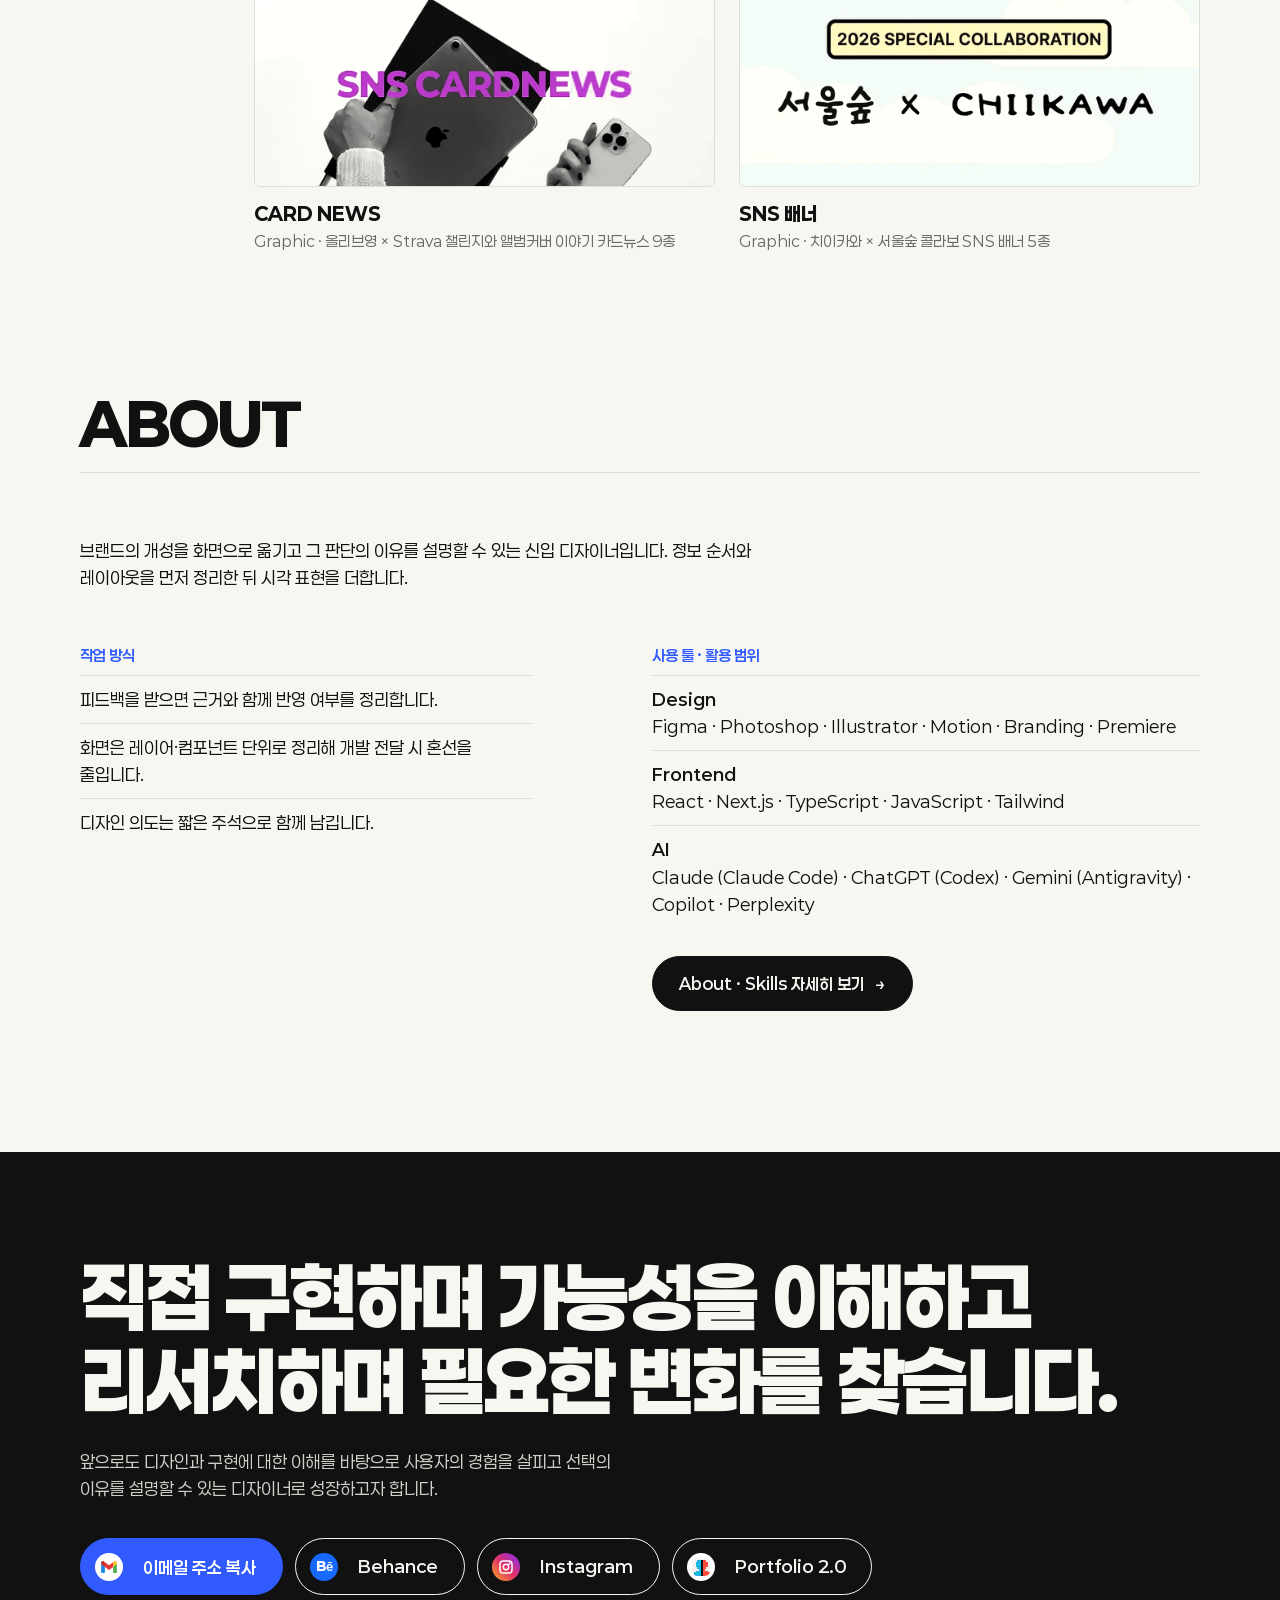
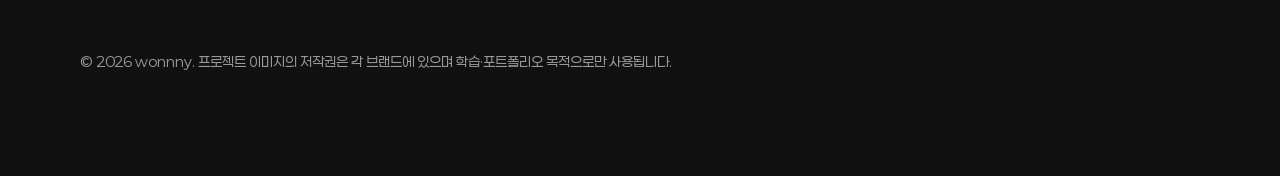
==== commit d552ee4e: "2026.10.27 작업 Co-Authored-By: Claude Sonnet 5.5 <noreply@anthropic.com>" ====
--- a/index.html
+++ b/index.html
@@ -23,7 +23,7 @@
 <link rel="alternate icon" href="assets/favicon.png" type="image/png">
 <link rel="apple-touch-icon" href="assets/favicon.png">
 <script>try{if(localStorage.theme==="dark")document.documentElement.setAttribute("data-theme","dark")}catch(e){}</script>
-<link rel="stylesheet" href="css/style.css?v=20261027f">
+<link rel="stylesheet" href="css/style.css?v=20261027h">
 </head>
 <body data-page="home">
 <header class="hd"><div class="wrap">
@@ -90,7 +90,7 @@
 <dialog aria-label="이미지 확대"></dialog>
 <button class="top" aria-label="맨 위로">↑</button>
 <div class="toast" role="status"></div>
-<script src="js/data.js?v=20261027f"></script>
-<script src="js/app.js?v=20261027f"></script>
+<script src="js/data.js?v=20261027h"></script>
+<script src="js/app.js?v=20261027h"></script>
 </body>
 </html>
--- a/css/style.css
+++ b/css/style.css
@@ -603,3 +603,9 @@
 .lbtn.next:hover{background:var(--blue);border-color:var(--blue);color:#fff}
 .lbtn.next:hover small{opacity:.9}
 .lbtn:not(.next){grid-column:auto}
+/* 태블릿·모바일: 분류(All Web UX/UI…)는 한 줄, 스크롤해도 헤더 아래에 붙어 있음 */
+@media(max-width:1024px){
+  .filter{position:sticky;top:49px;z-index:6;flex-direction:row;flex-wrap:nowrap;align-items:center;overflow-x:auto;gap:4px 14px;margin-inline:calc(var(--pad) * -1);padding:8px var(--pad);background:color-mix(in srgb,var(--bg) 82%,transparent);-webkit-backdrop-filter:blur(10px);backdrop-filter:blur(10px);scrollbar-width:none;-webkit-overflow-scrolling:touch}
+  .filter::-webkit-scrollbar{display:none}
+  .filter button,.filter button:first-child{flex:none;font-size:clamp(14px,3.6vw,20px);padding:4px 0;white-space:nowrap}
+}
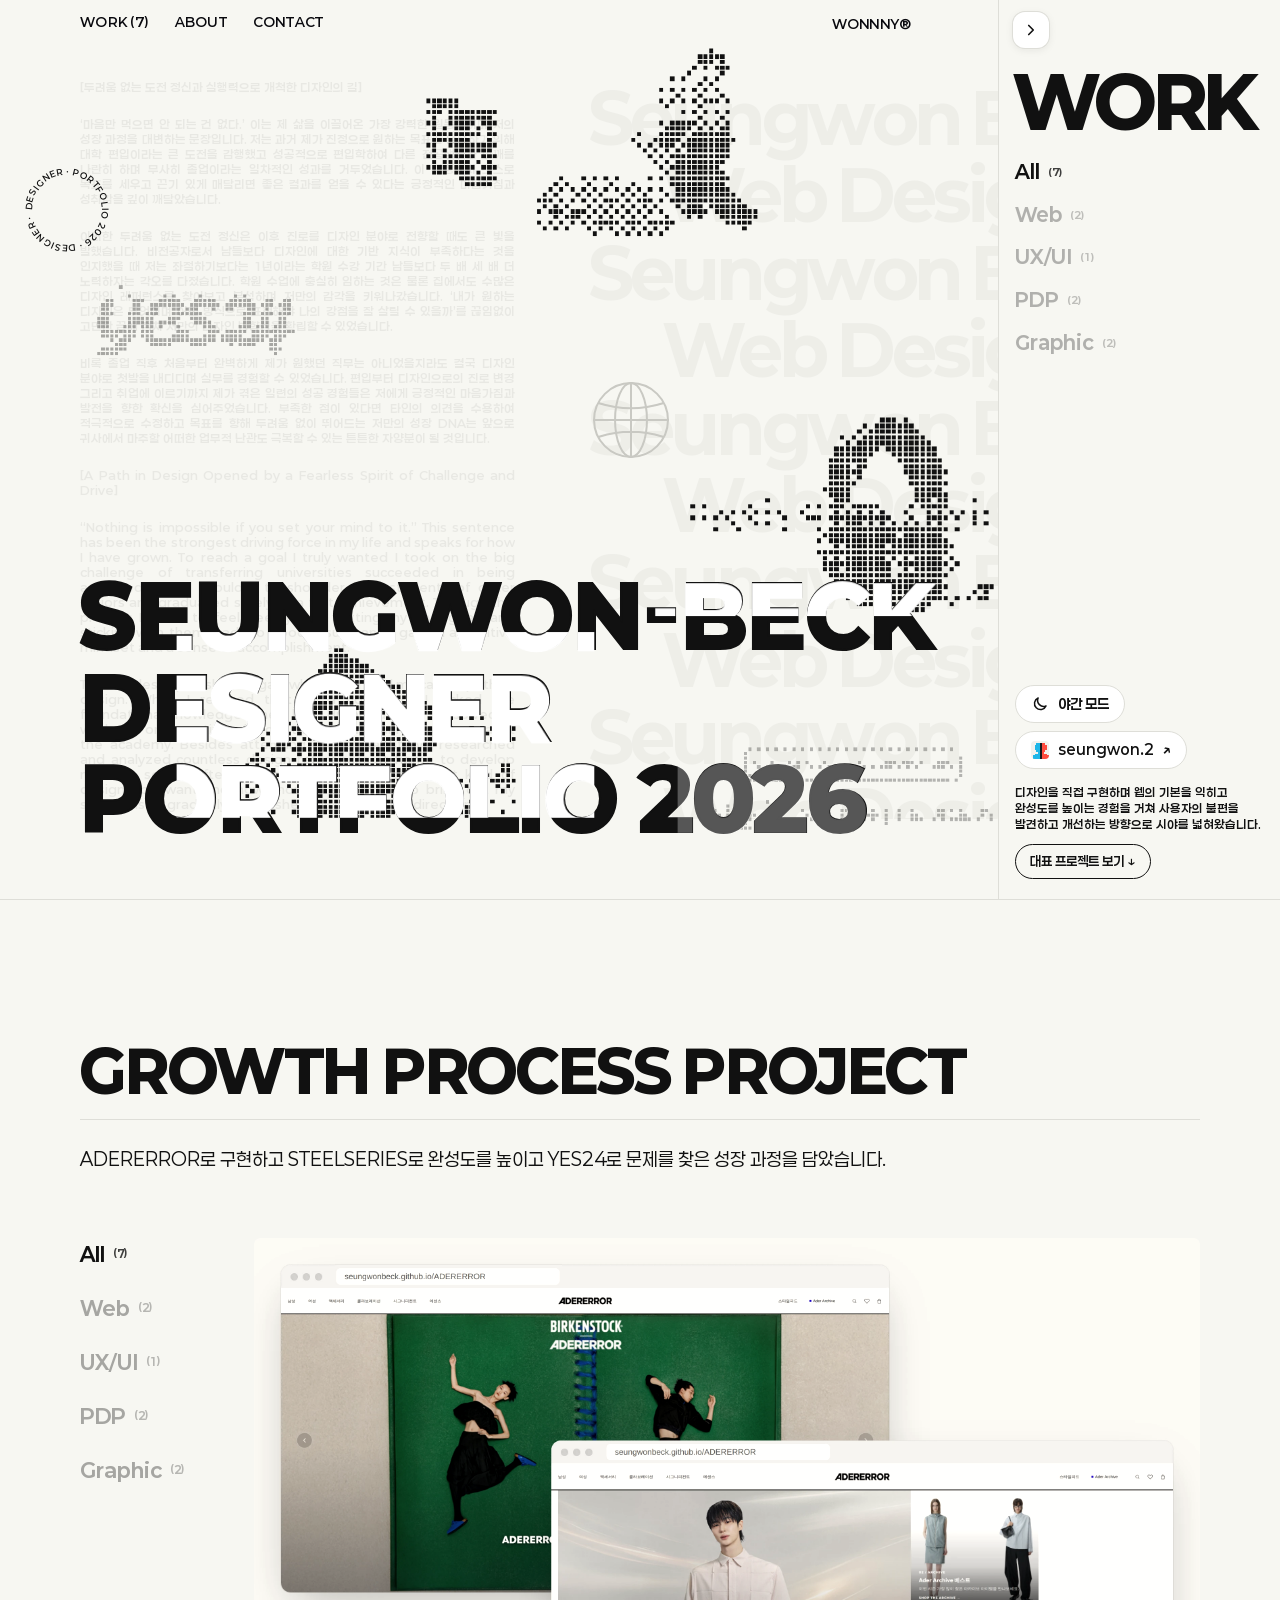
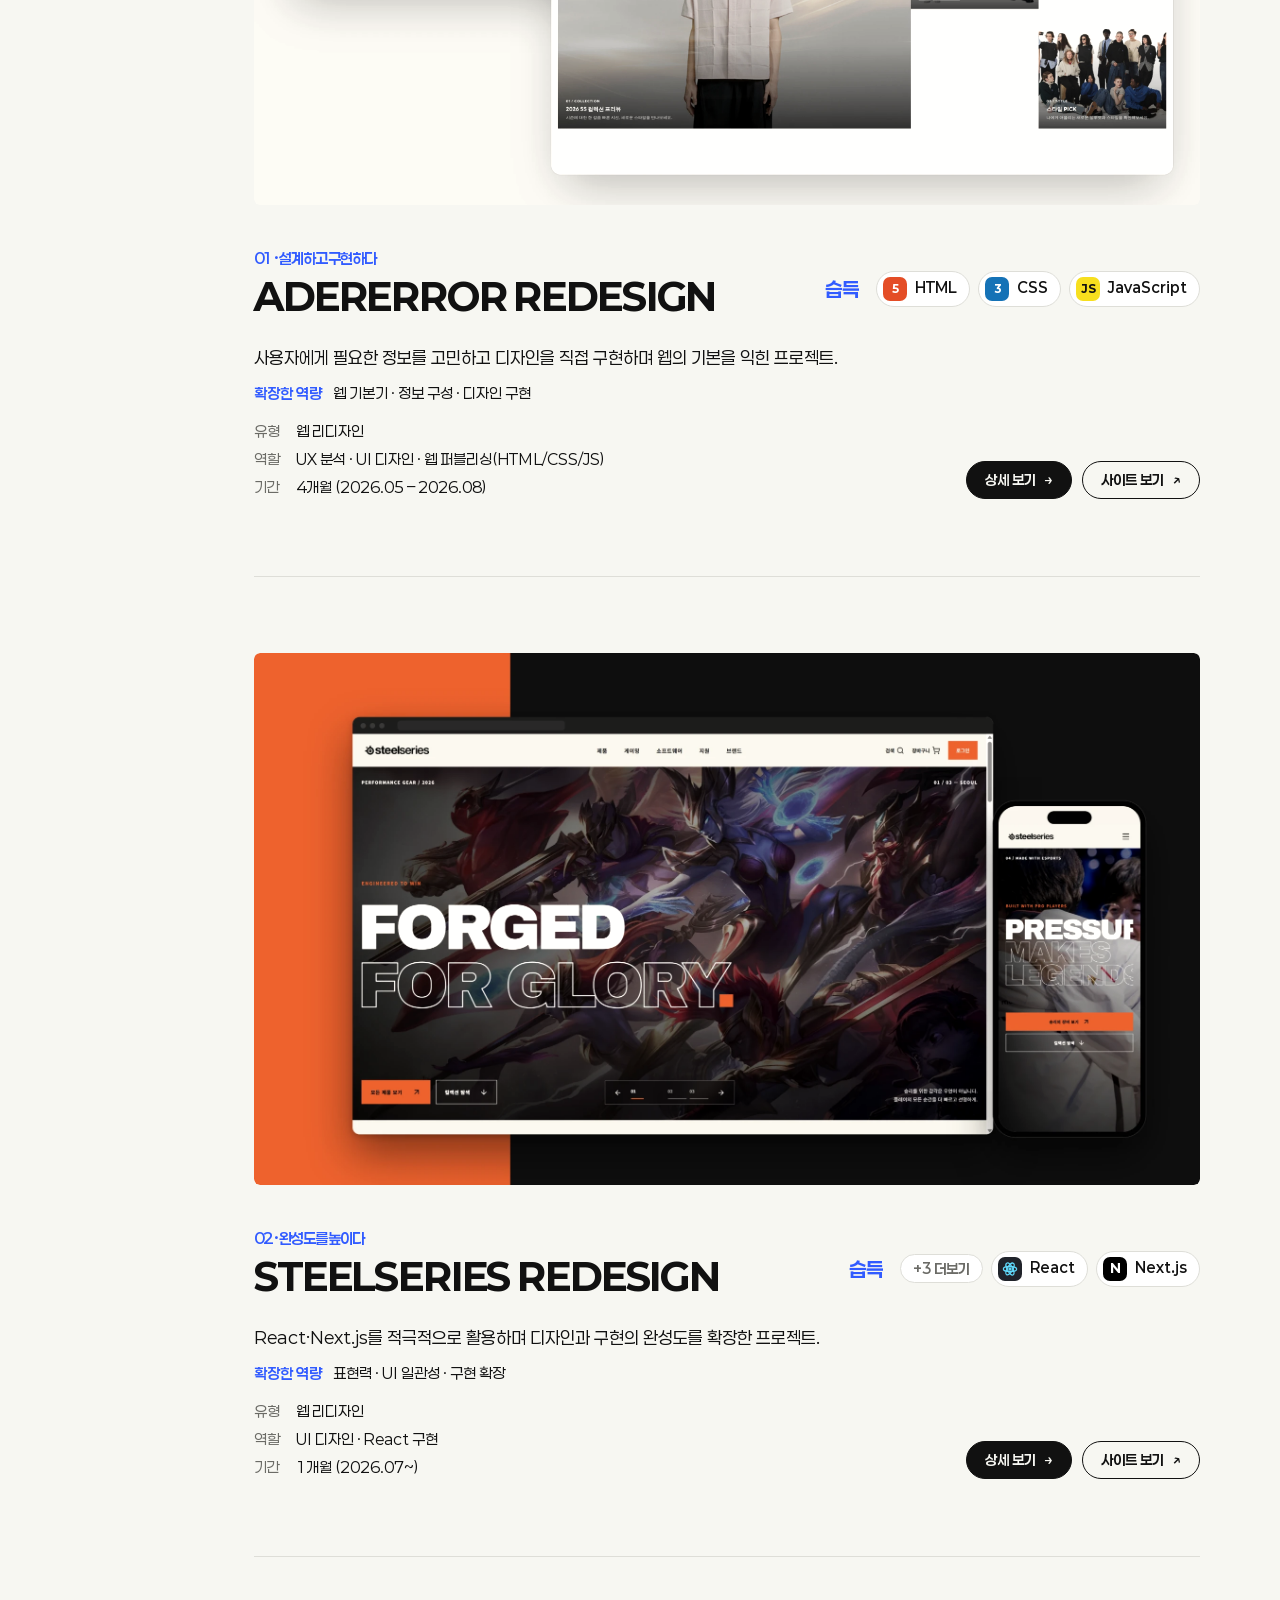
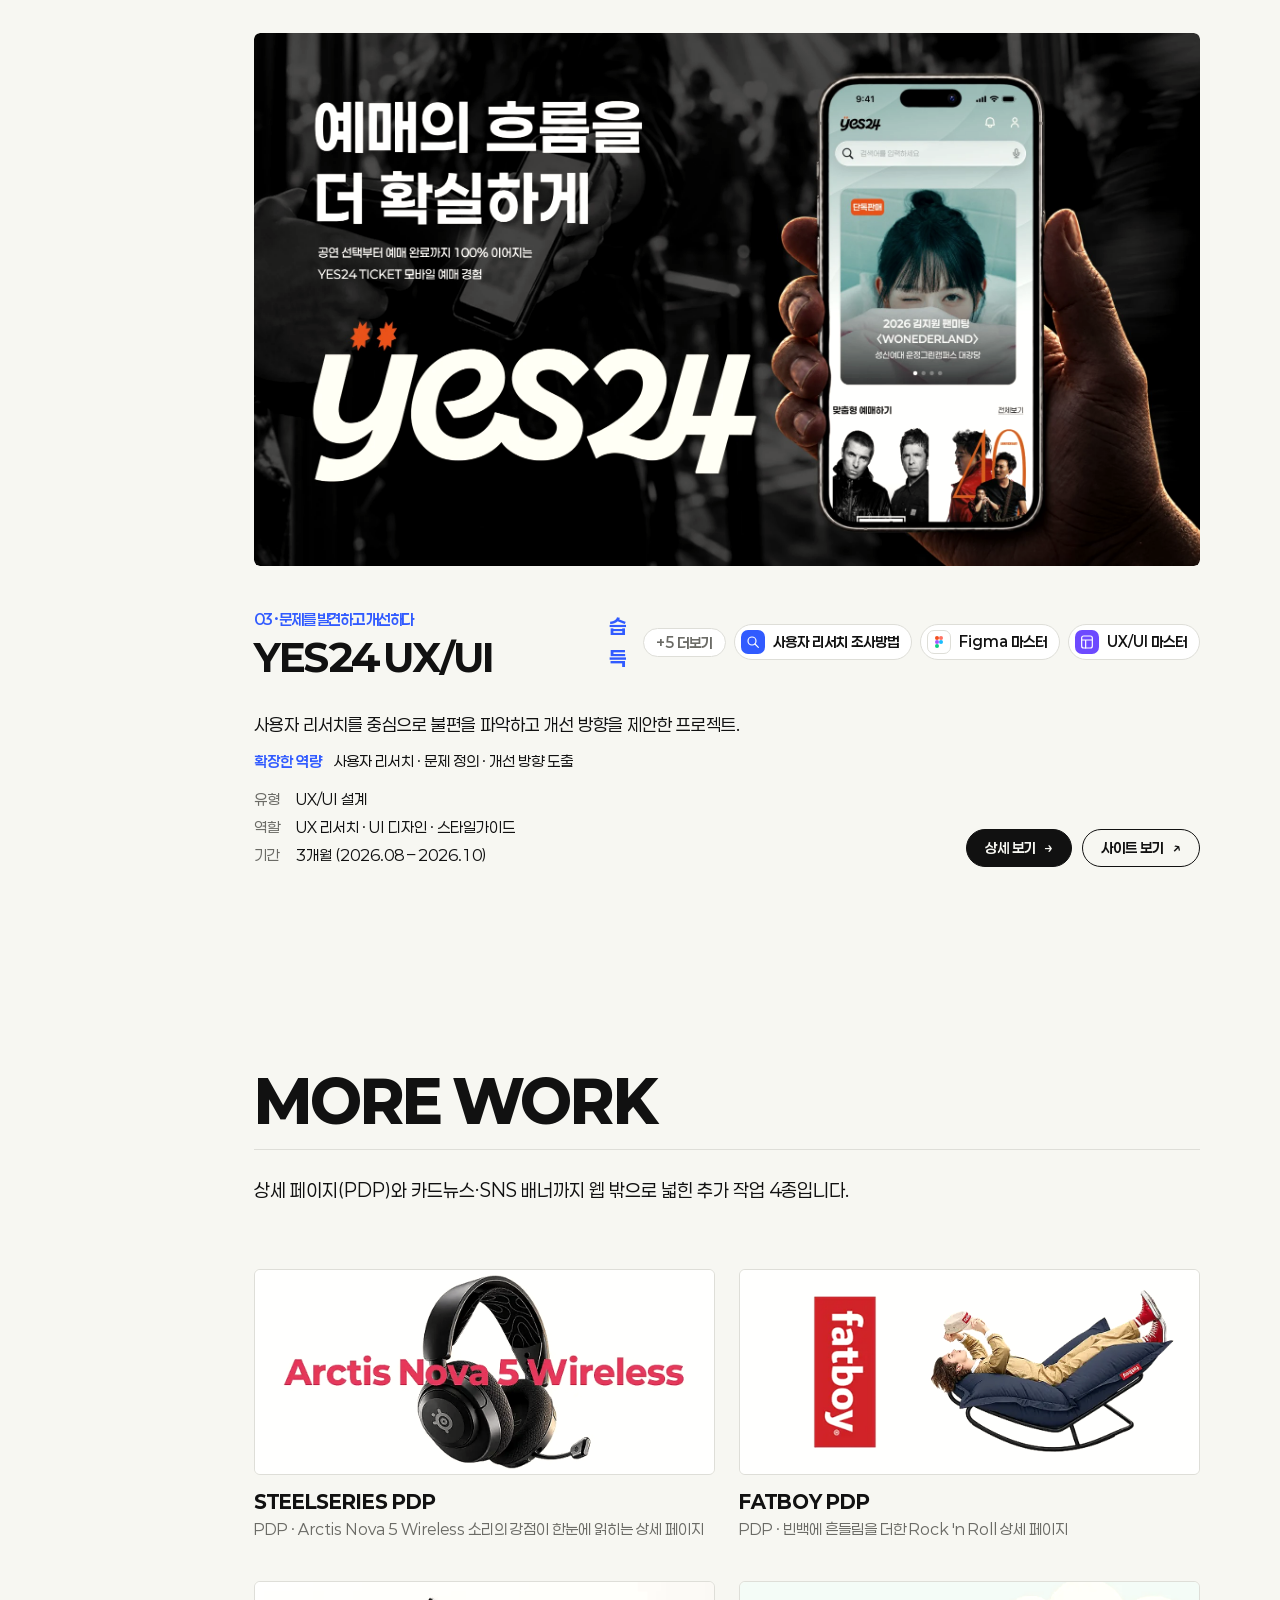
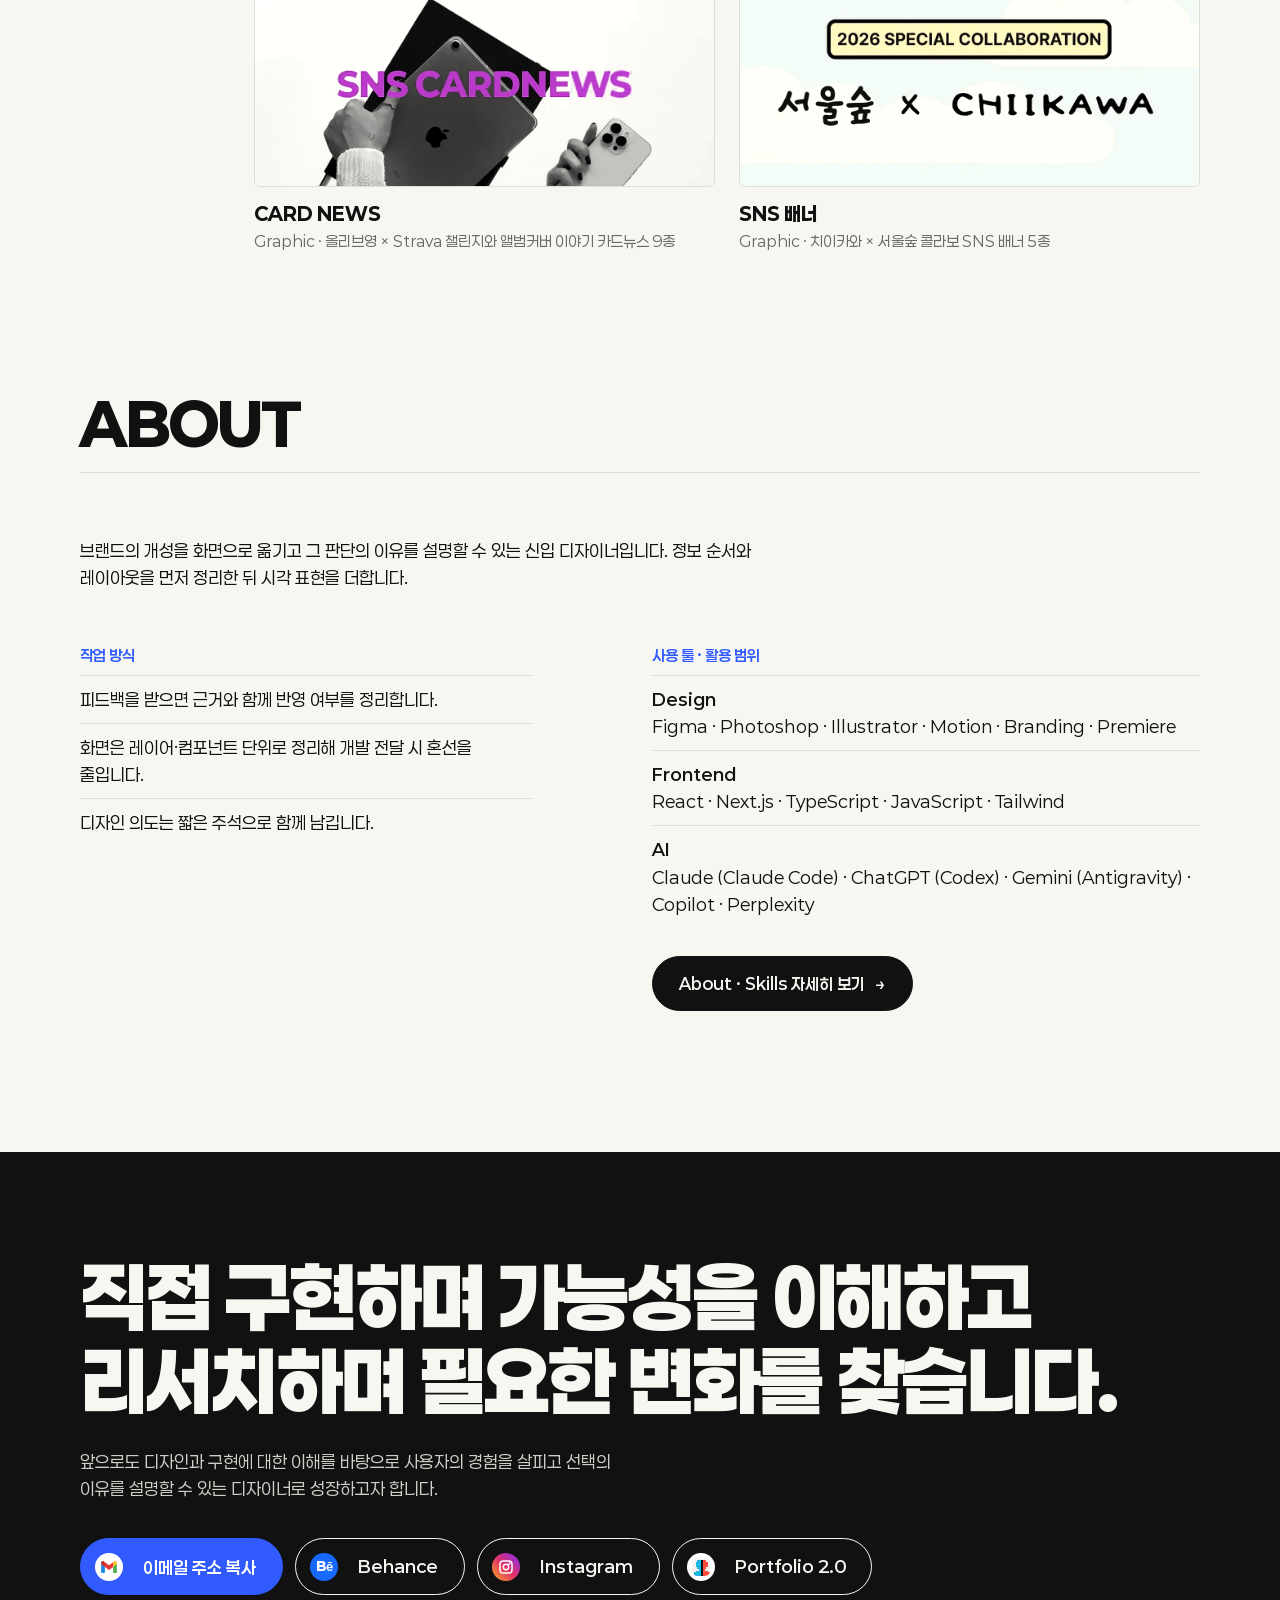
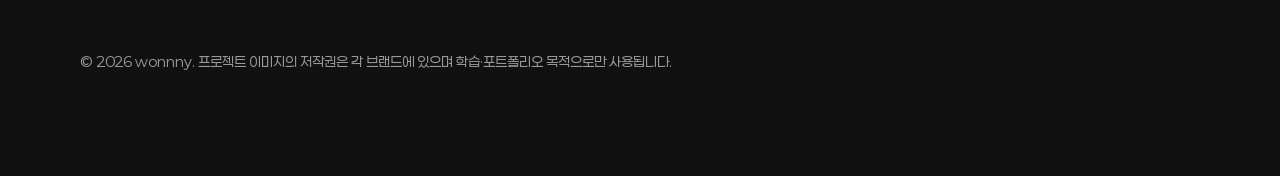
==== commit ea43cbe8: "2026.10.29 작업 Co-Authored-By: Claude Sonnet 5.5 <noreply@anthropic.com>" ====
--- a/index.html
+++ b/index.html
@@ -23,7 +23,7 @@
 <link rel="alternate icon" href="assets/favicon.png" type="image/png">
 <link rel="apple-touch-icon" href="assets/favicon.png">
 <script>try{if(localStorage.theme==="dark")document.documentElement.setAttribute("data-theme","dark")}catch(e){}</script>
-<link rel="stylesheet" href="css/style.css?v=20261027h">
+<link rel="stylesheet" href="css/style.css?v=20261029a">
 </head>
 <body data-page="home">
 <header class="hd"><div class="wrap">
@@ -90,7 +90,7 @@
 <dialog aria-label="이미지 확대"></dialog>
 <button class="top" aria-label="맨 위로">↑</button>
 <div class="toast" role="status"></div>
-<script src="js/data.js?v=20261027h"></script>
-<script src="js/app.js?v=20261027h"></script>
+<script src="js/data.js?v=20261029a"></script>
+<script src="js/app.js?v=20261029a"></script>
 </body>
 </html>
--- a/css/style.css
+++ b/css/style.css
@@ -609,3 +609,5 @@
   .filter::-webkit-scrollbar{display:none}
   .filter button,.filter button:first-child{flex:none;font-size:clamp(14px,3.6vw,20px);padding:4px 0;white-space:nowrap}
 }
+/* 웹 작품은 확대 없음: 확대 커서 제거 */
+.gal.wide .shot .media,.p-media .media{cursor:default}
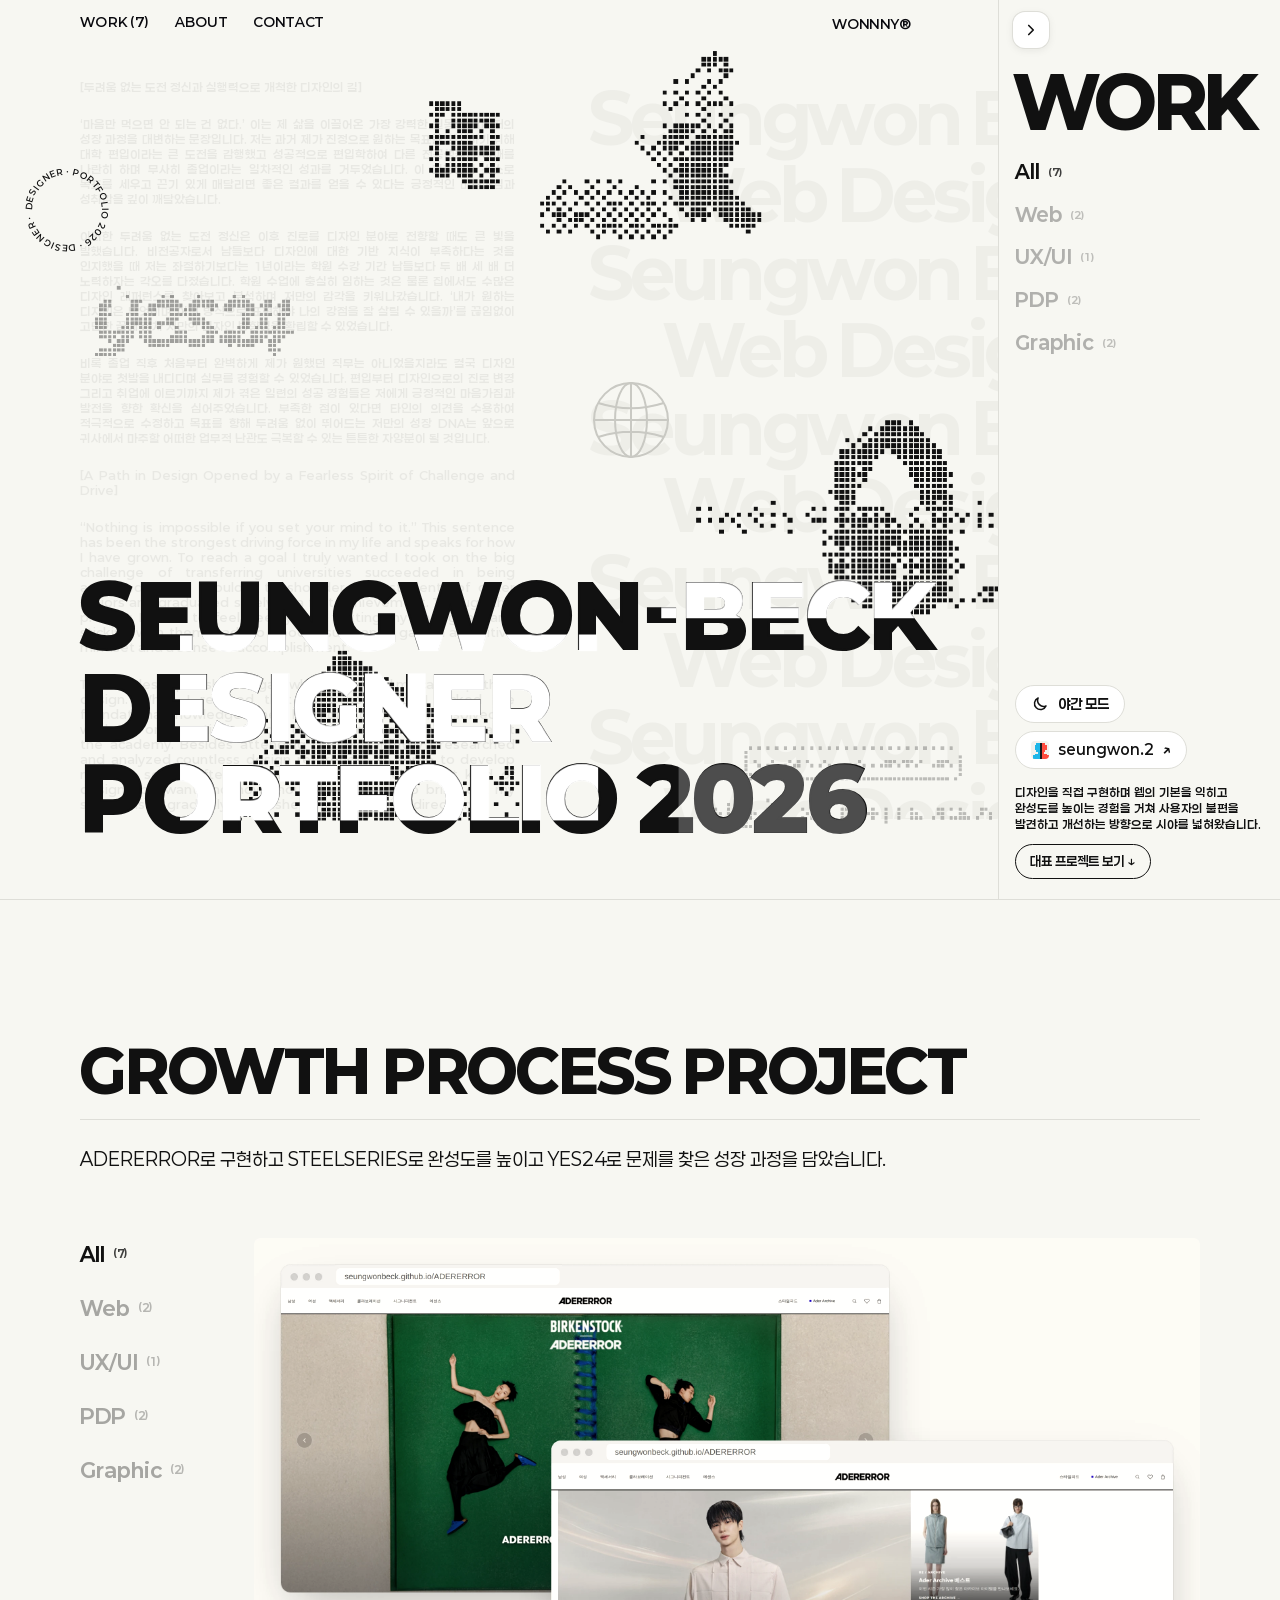
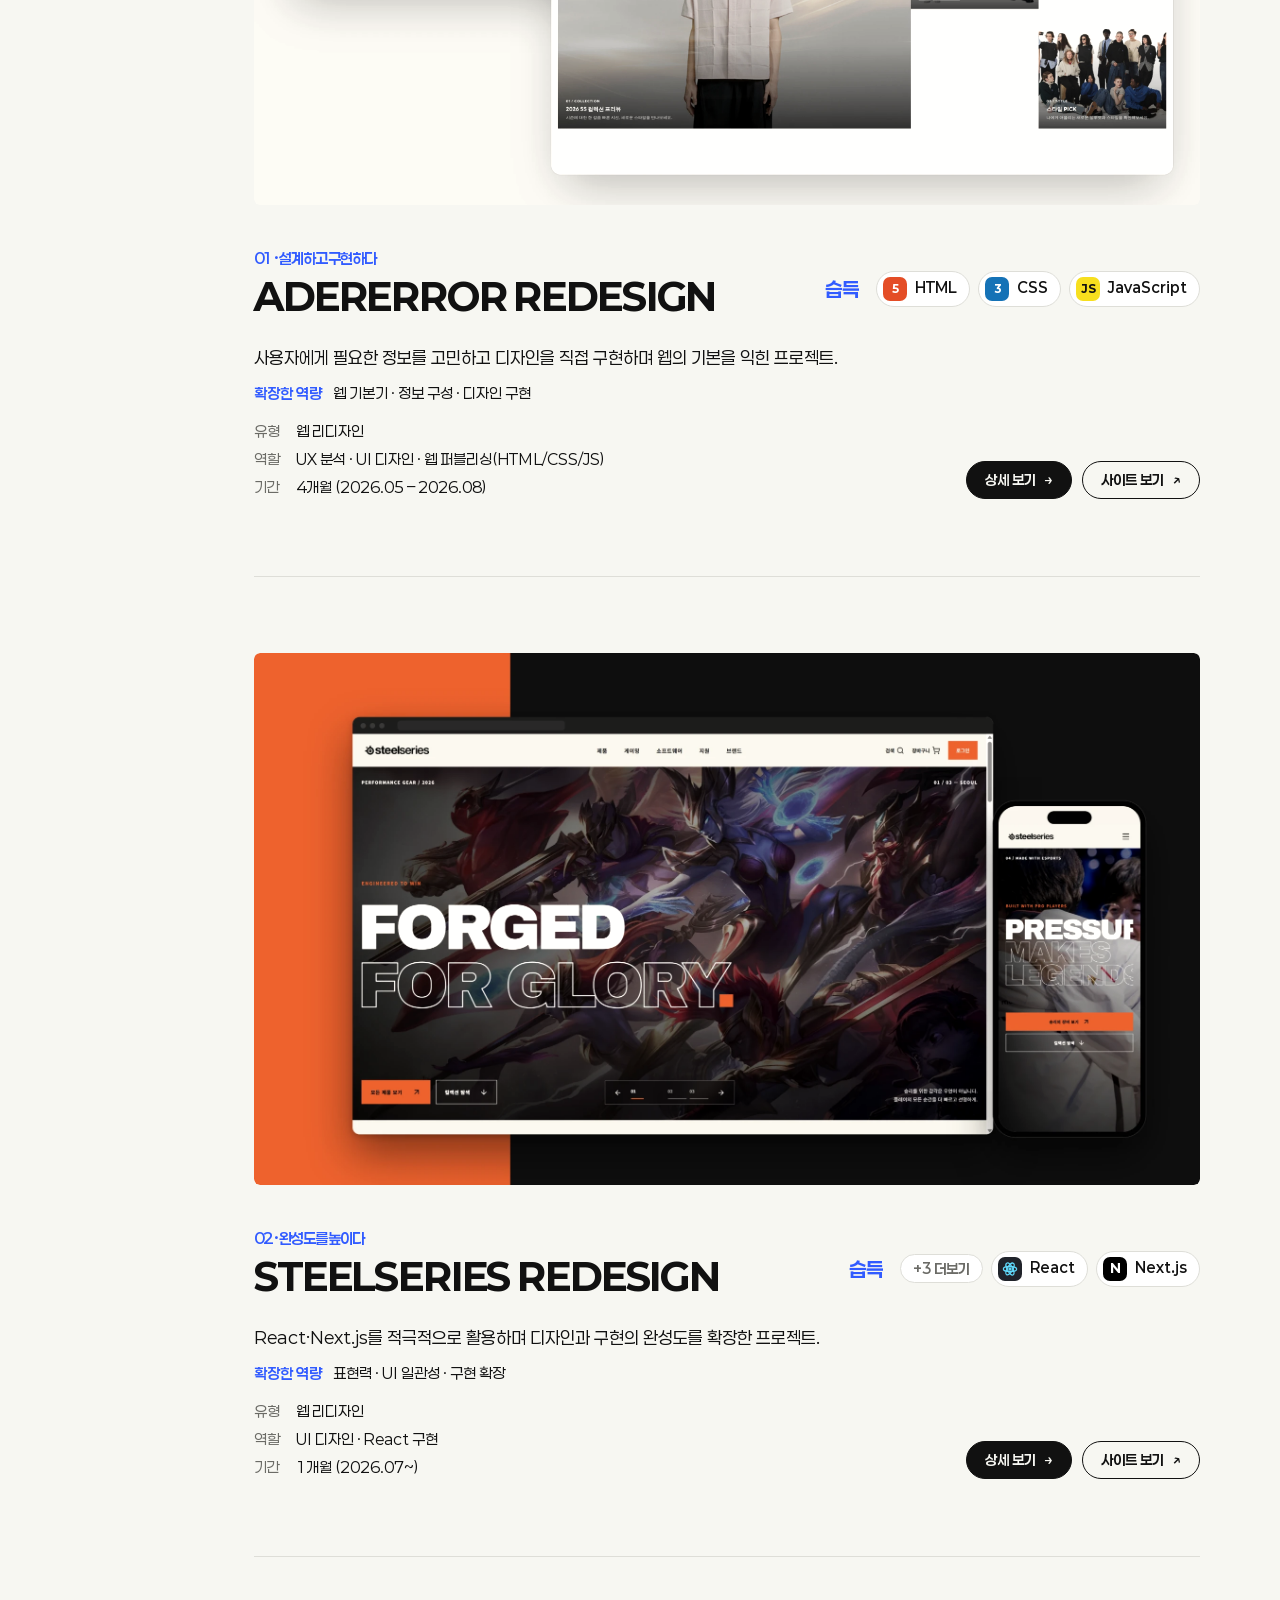
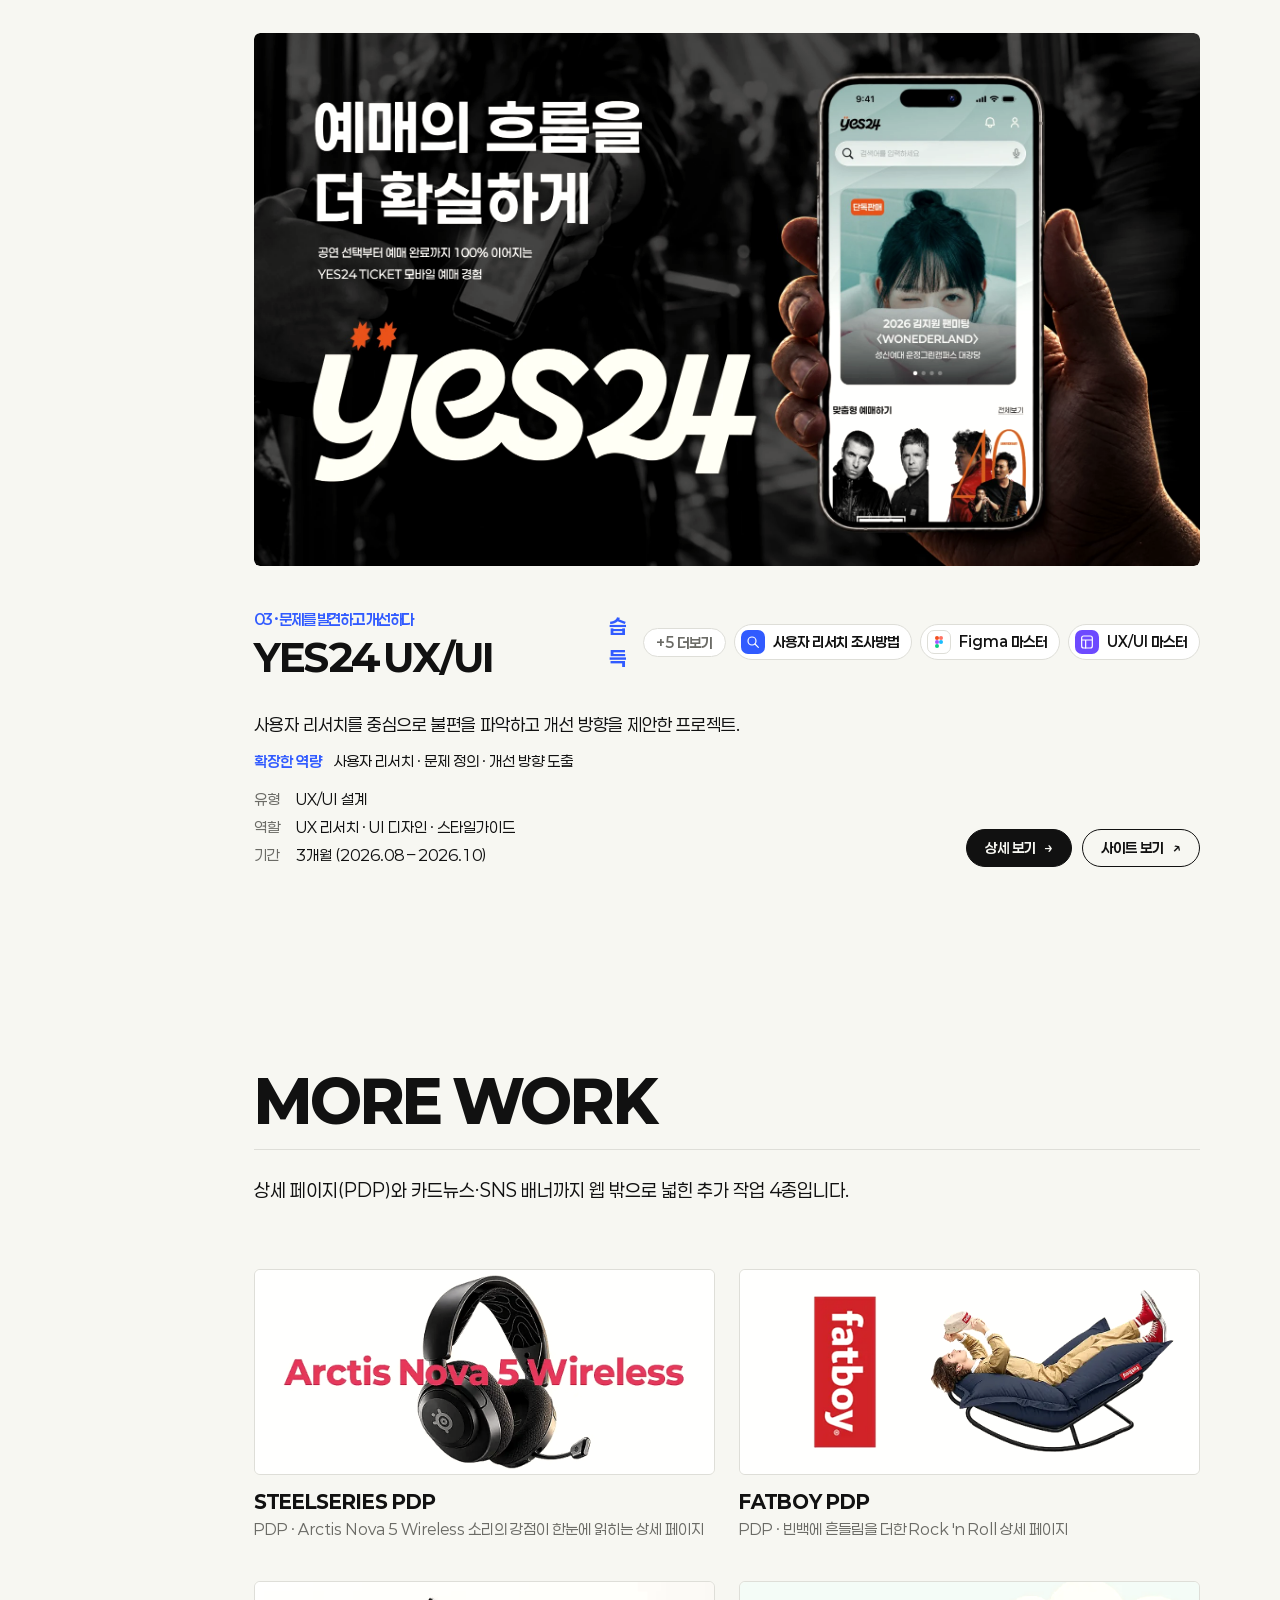
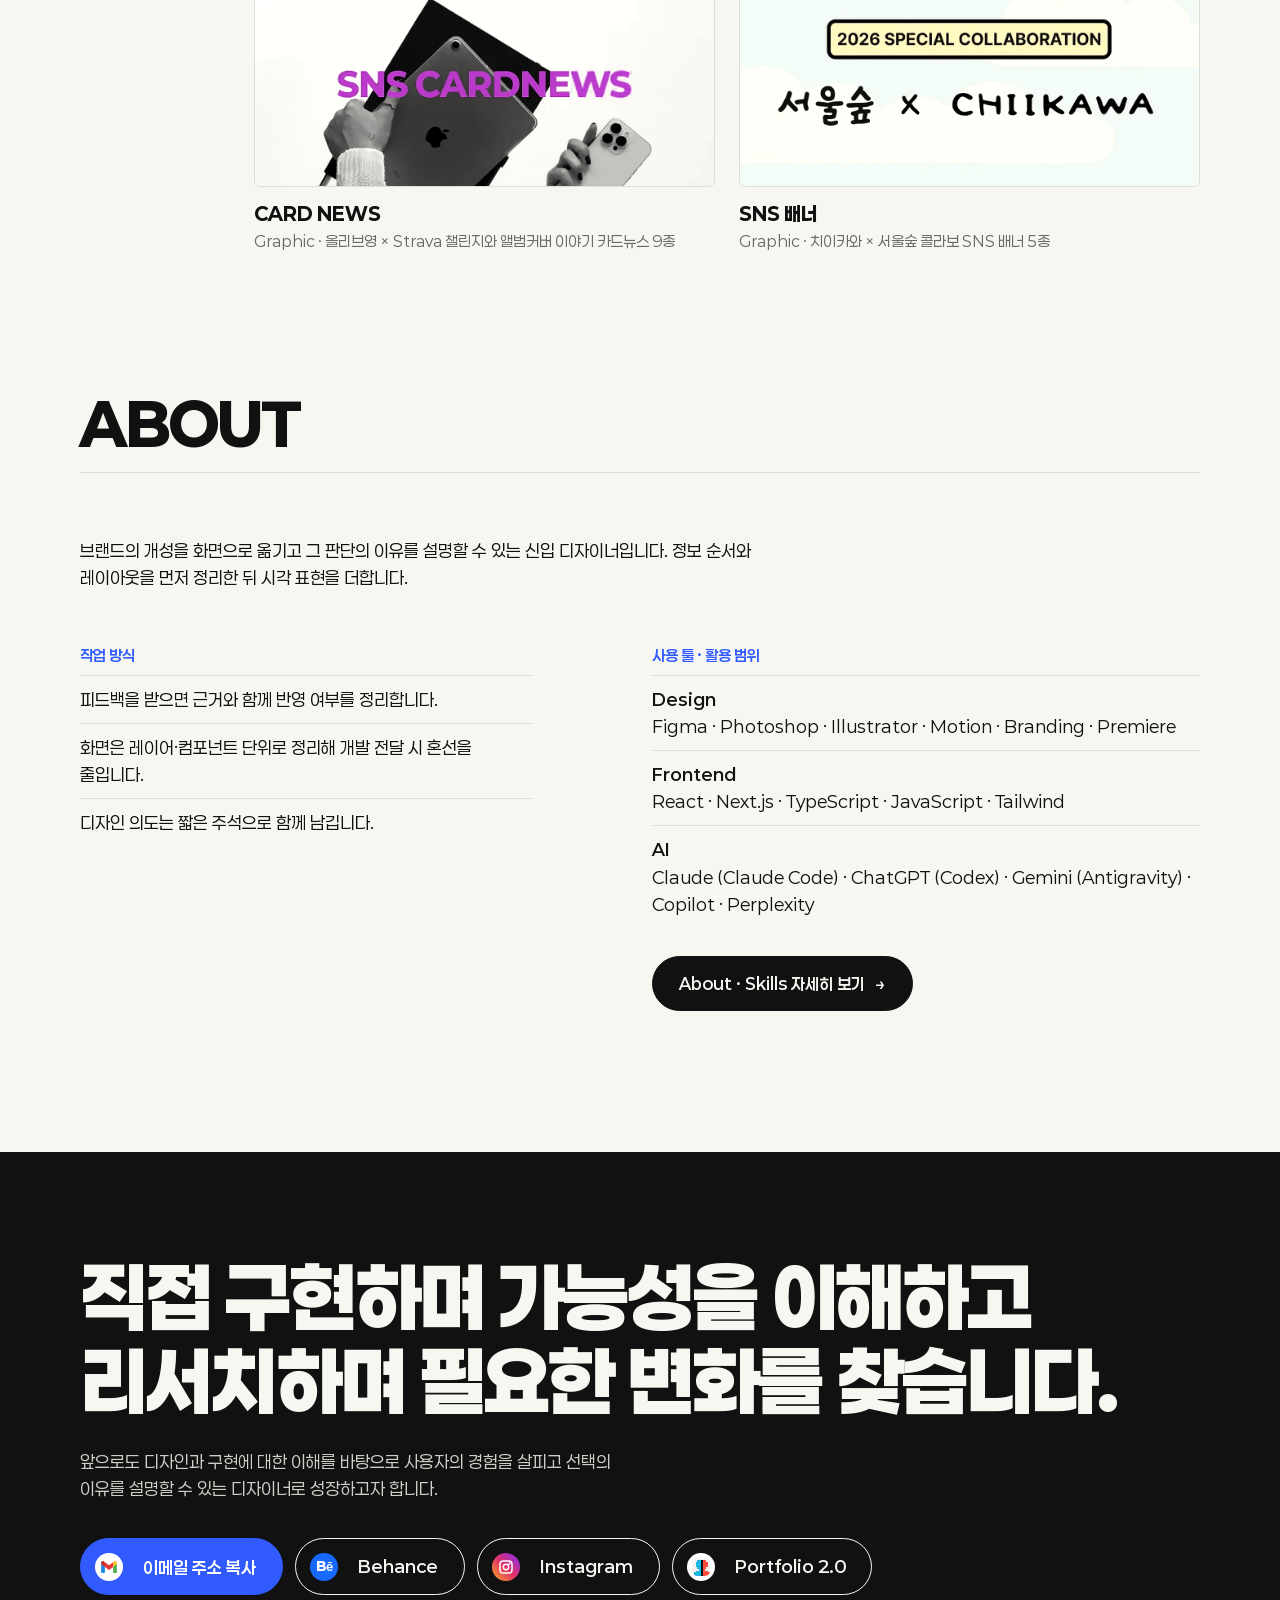
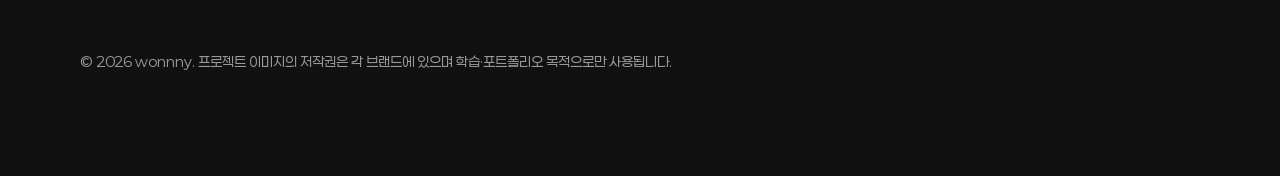
==== commit 15949232: "2026.10.29 작업 Co-Authored-By: Claude Sonnet 5.5 <noreply@anthropic.com>" ====
--- a/index.html
+++ b/index.html
@@ -23,7 +23,7 @@
 <link rel="alternate icon" href="assets/favicon.png" type="image/png">
 <link rel="apple-touch-icon" href="assets/favicon.png">
 <script>try{if(localStorage.theme==="dark")document.documentElement.setAttribute("data-theme","dark")}catch(e){}</script>
-<link rel="stylesheet" href="css/style.css?v=20261029a">
+<link rel="stylesheet" href="css/style.css?v=20261029b">
 </head>
 <body data-page="home">
 <header class="hd"><div class="wrap">
@@ -90,7 +90,7 @@
 <dialog aria-label="이미지 확대"></dialog>
 <button class="top" aria-label="맨 위로">↑</button>
 <div class="toast" role="status"></div>
-<script src="js/data.js?v=20261029a"></script>
-<script src="js/app.js?v=20261029a"></script>
+<script src="js/data.js?v=20261029b"></script>
+<script src="js/app.js?v=20261029b"></script>
 </body>
 </html>
--- a/css/style.css
+++ b/css/style.css
@@ -611,3 +611,5 @@
 }
 /* 웹 작품은 확대 없음: 확대 커서 제거 */
 .gal.wide .shot .media,.p-media .media{cursor:default}
+/* 상세 페이지 제목 자간 */
+.p-hero h1,.p-title h1{letter-spacing:.01em}
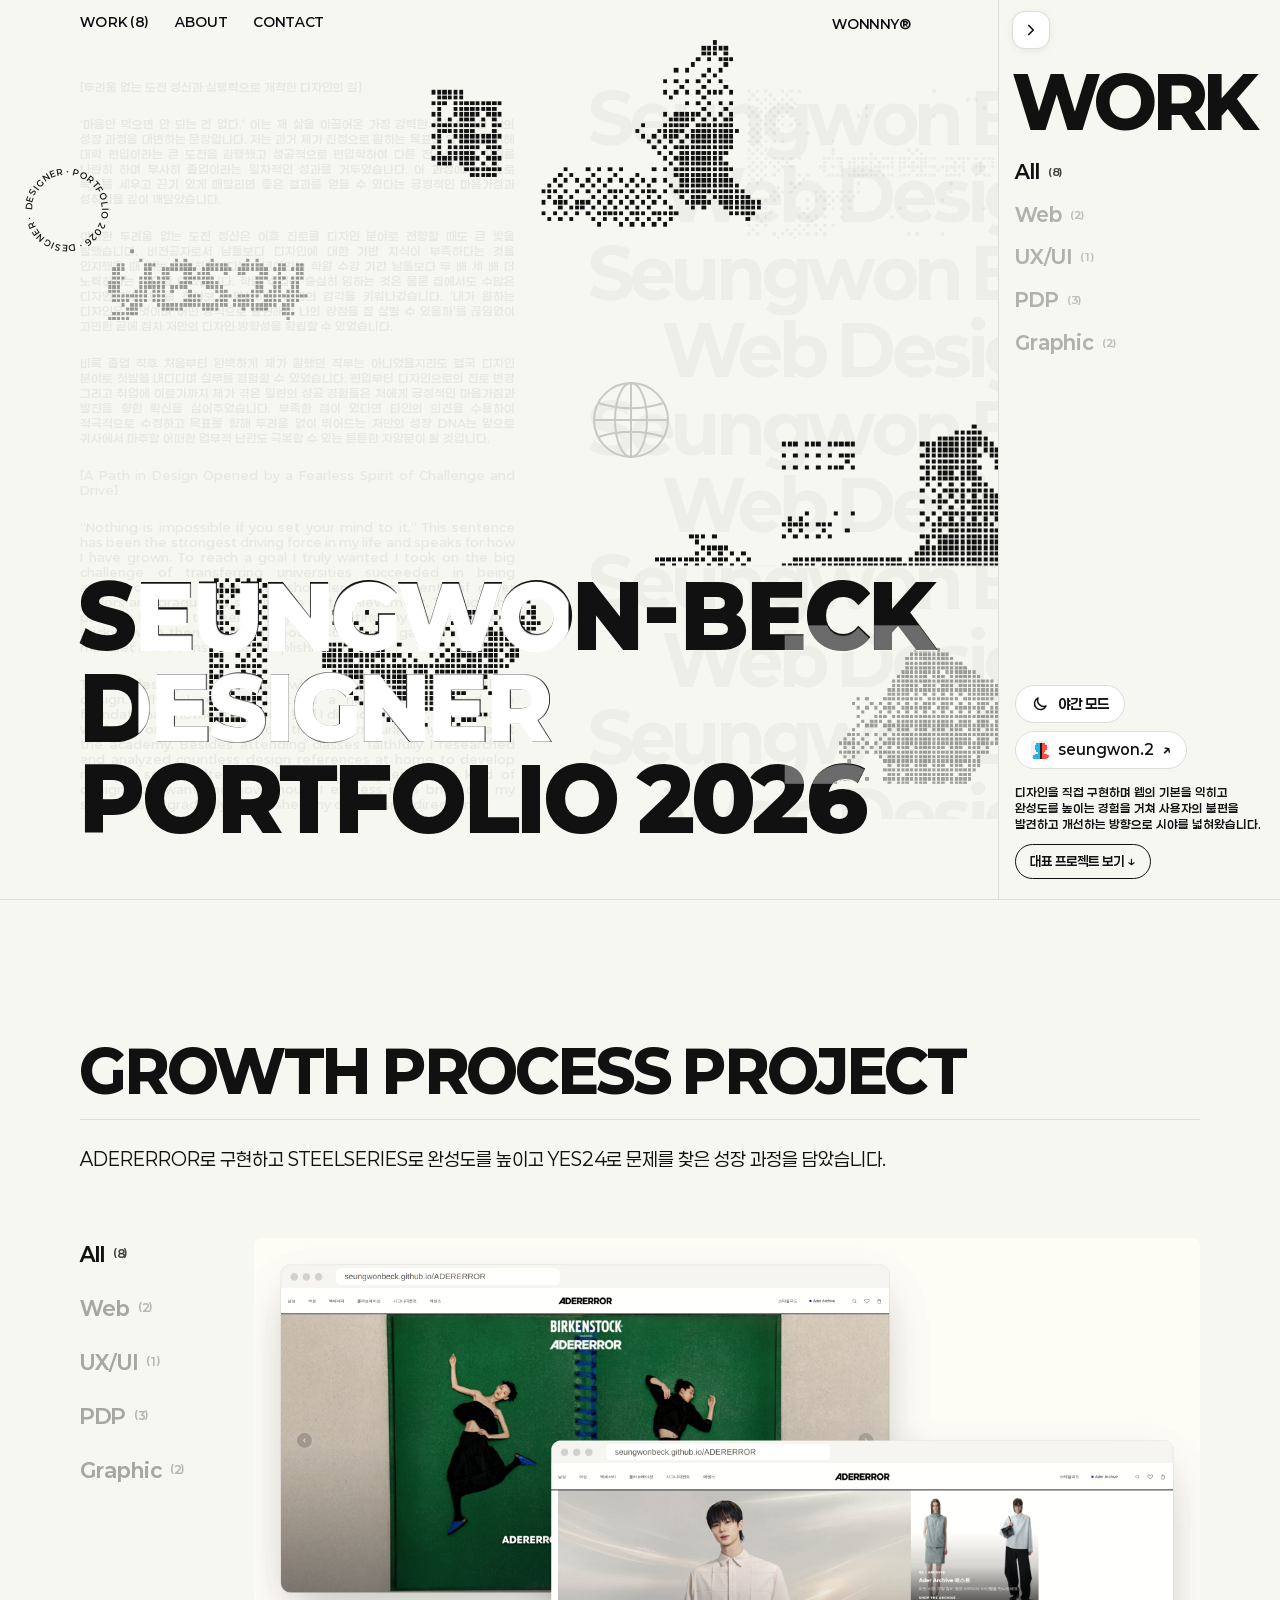
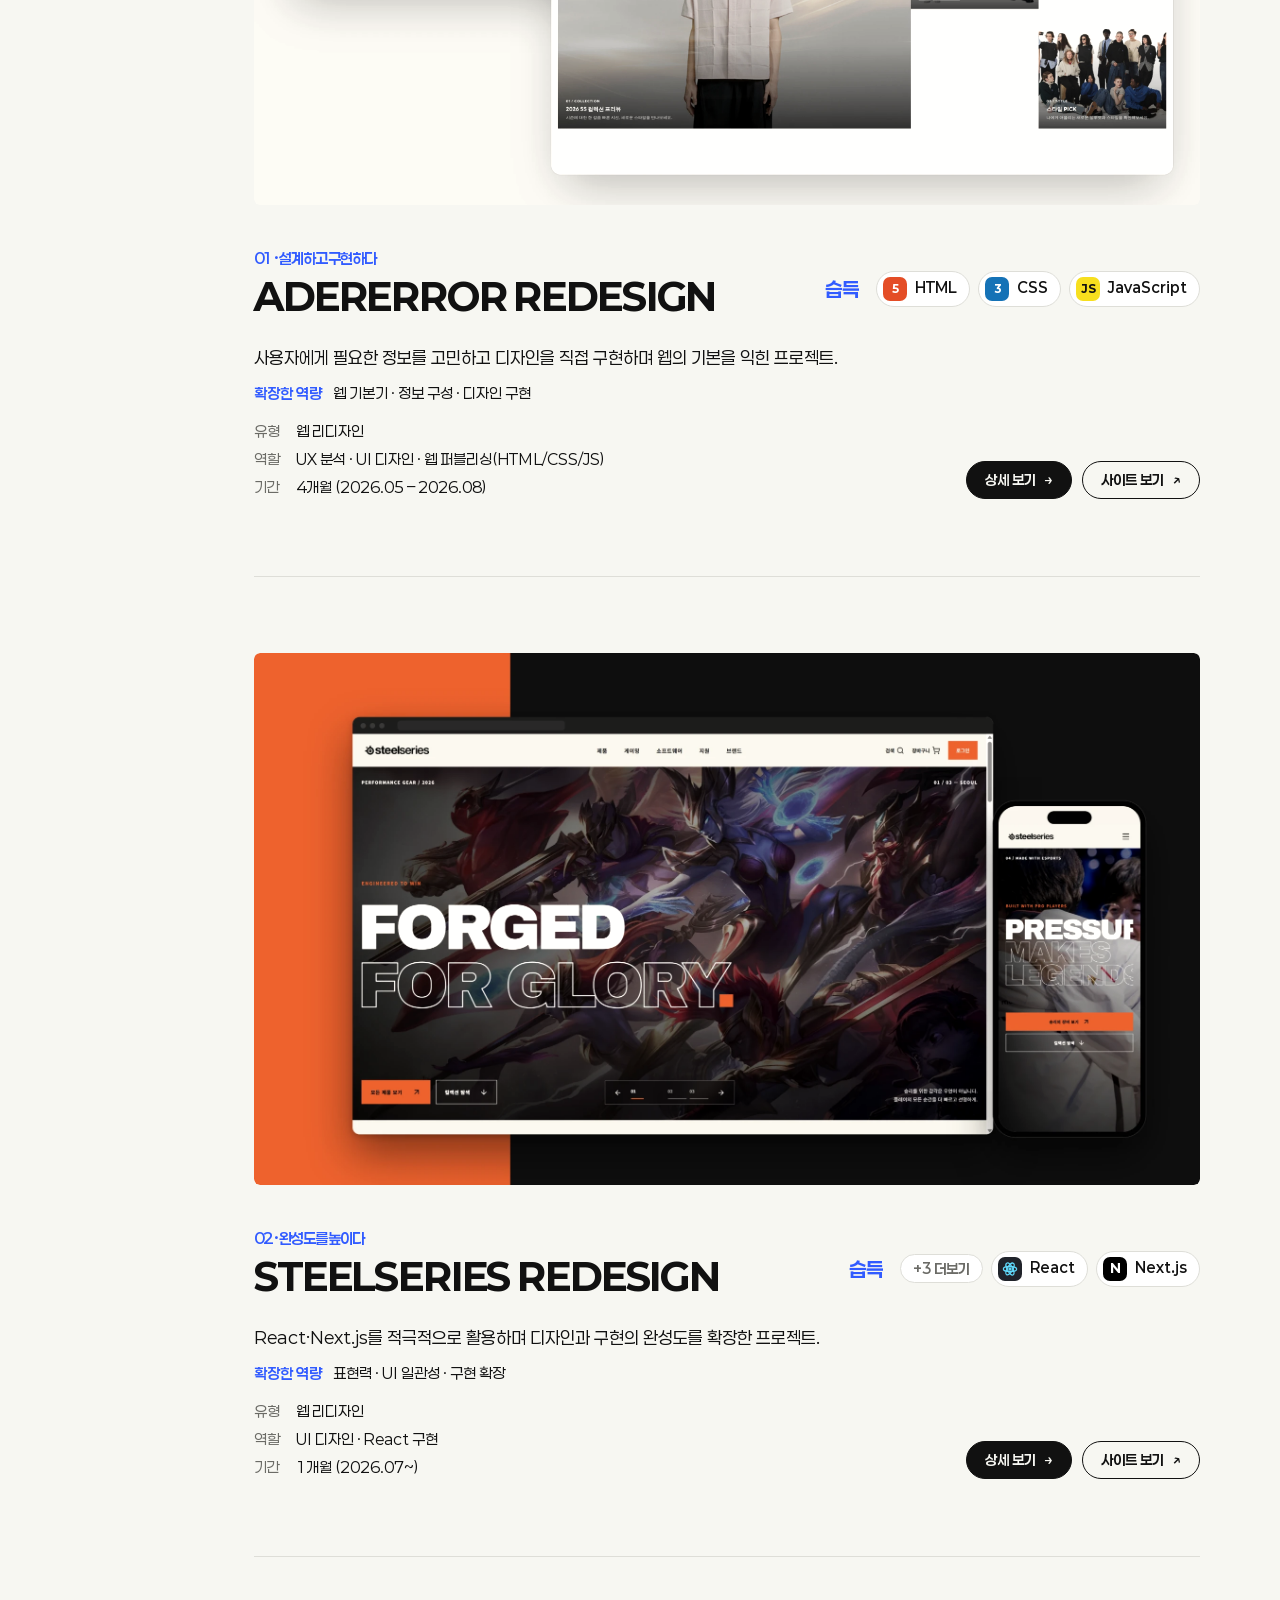
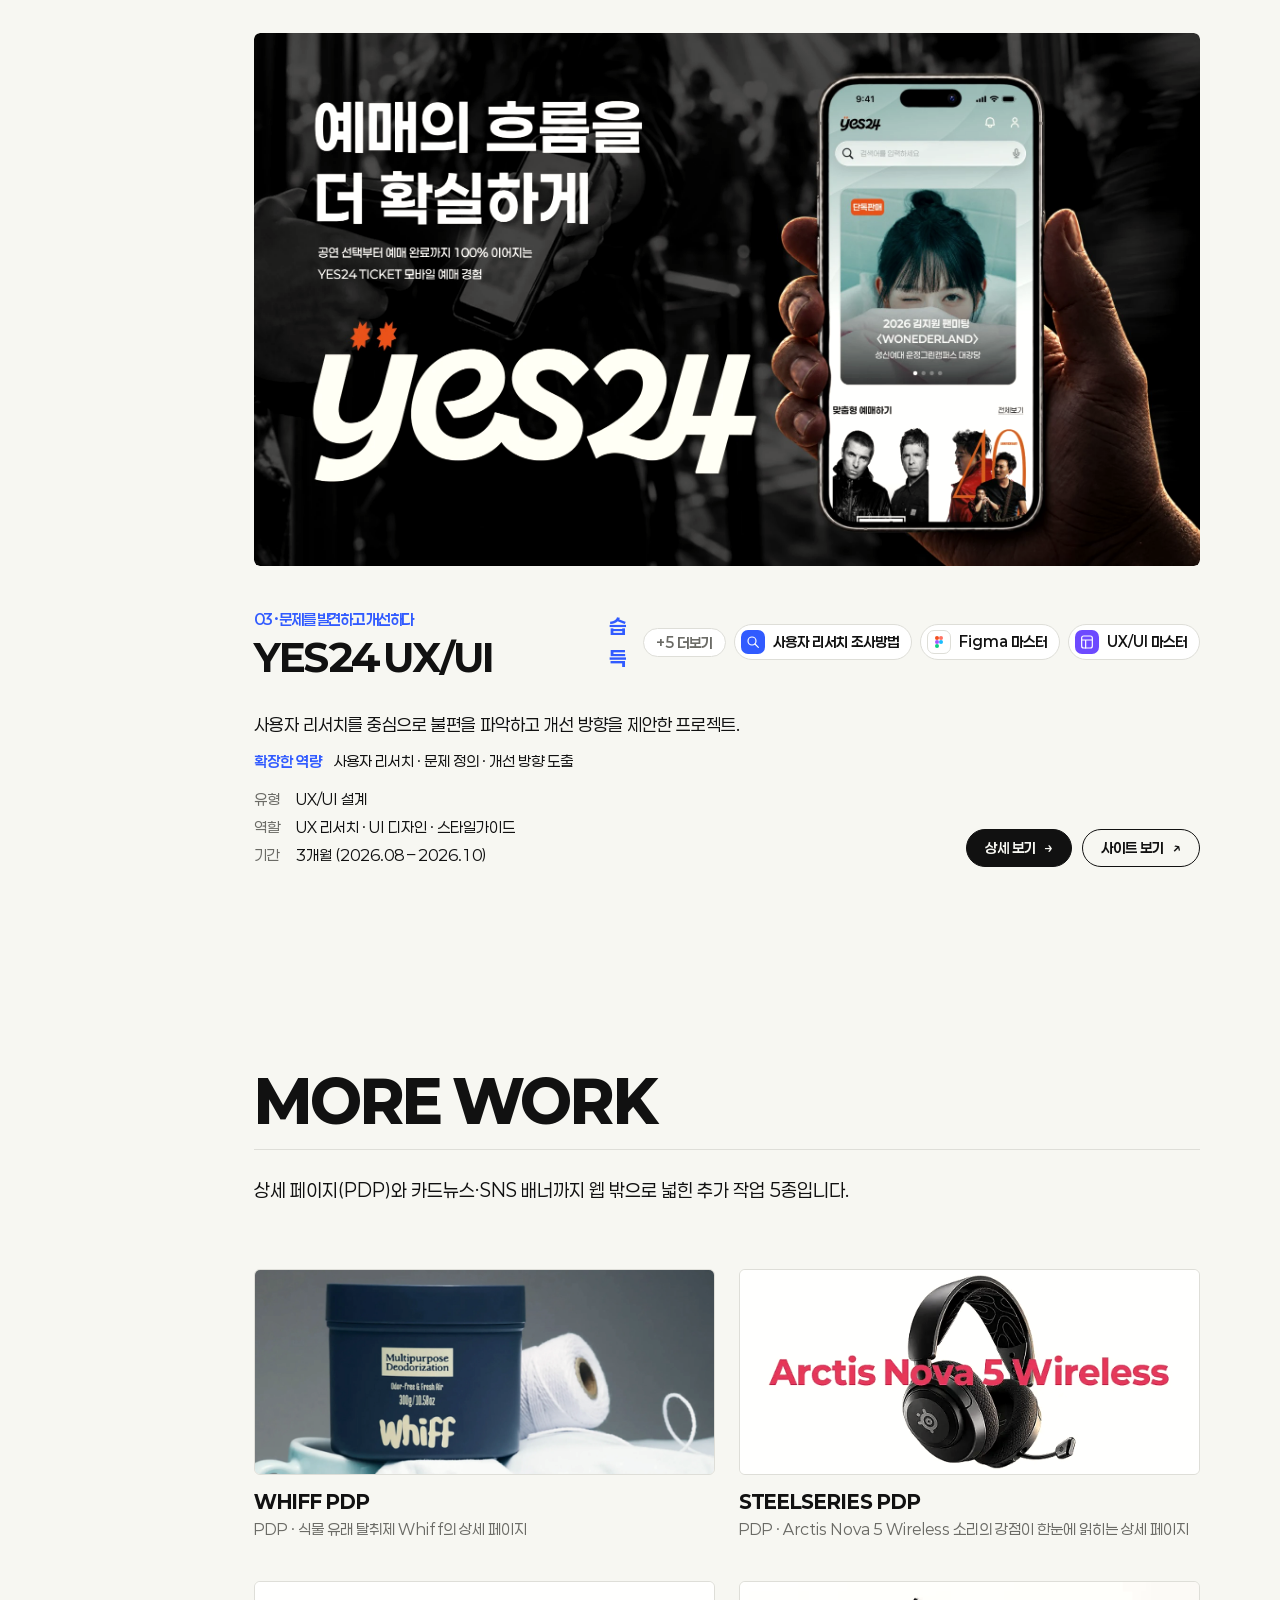
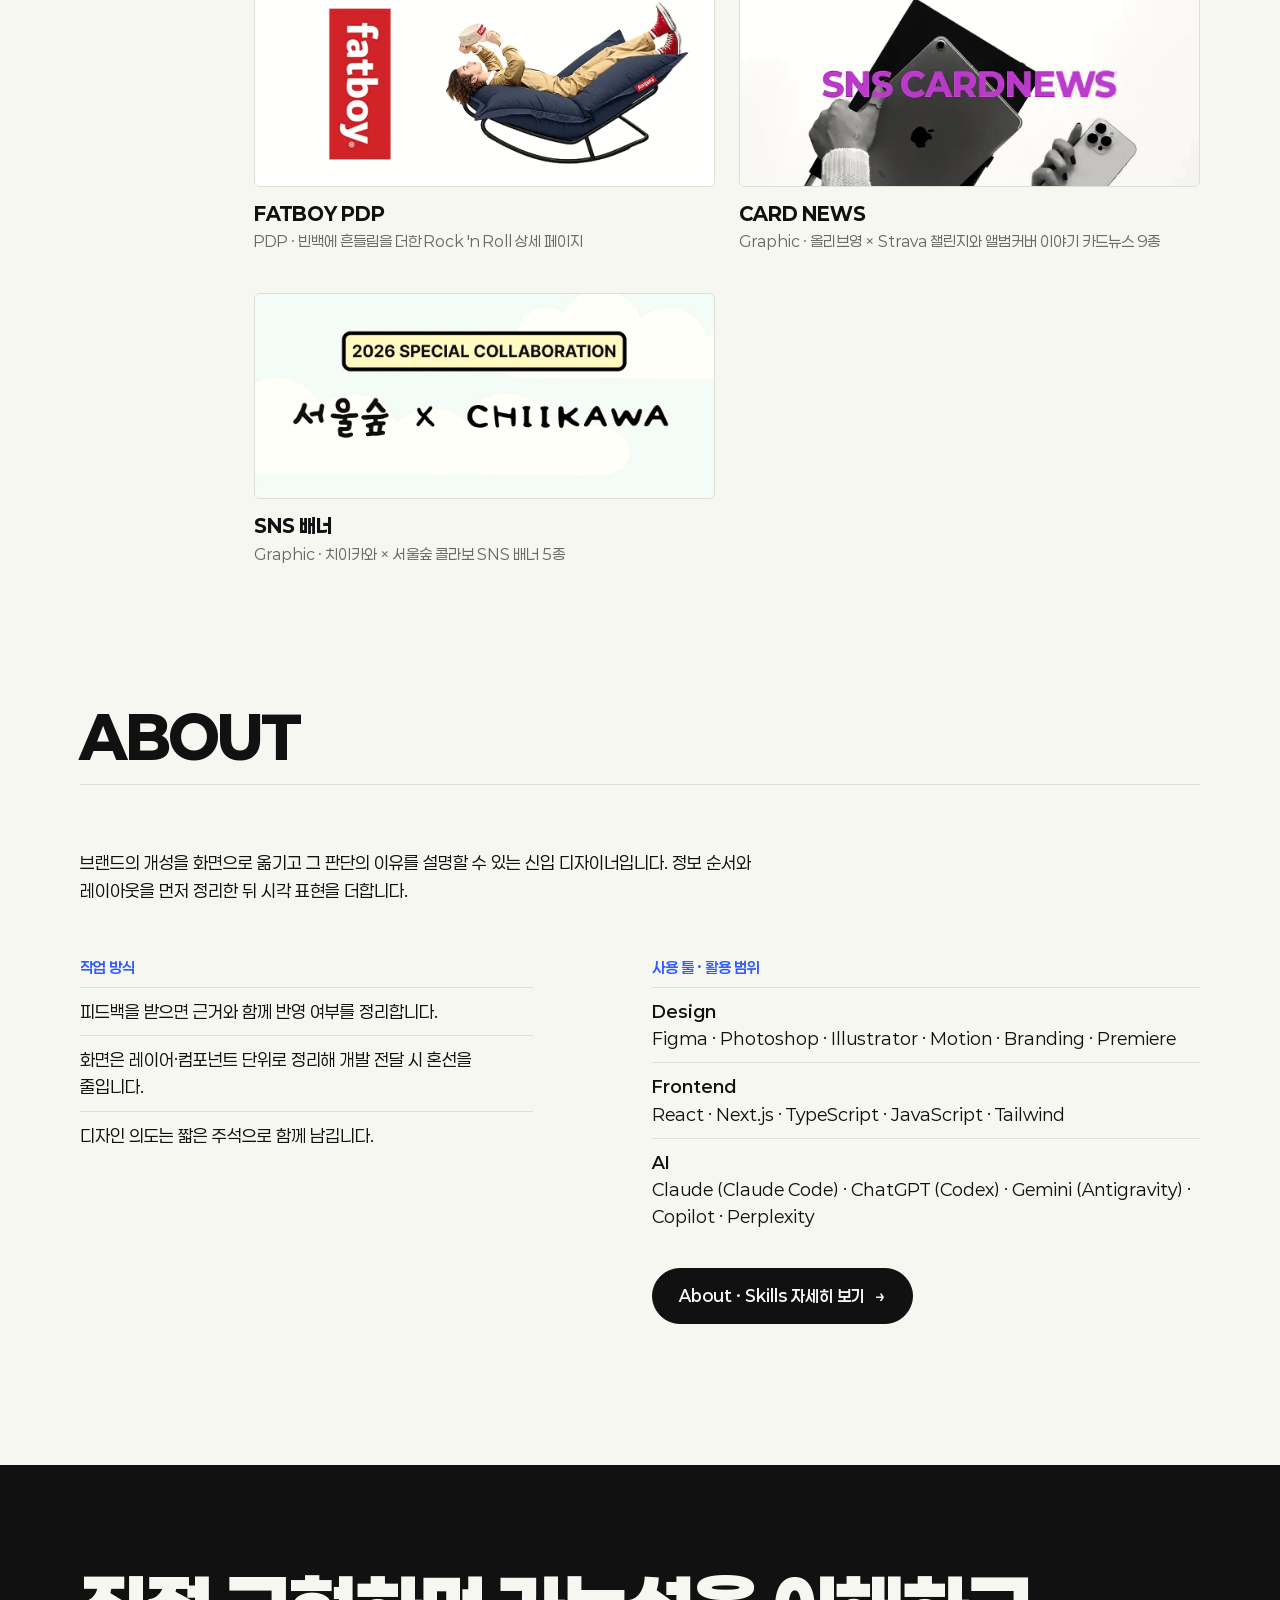
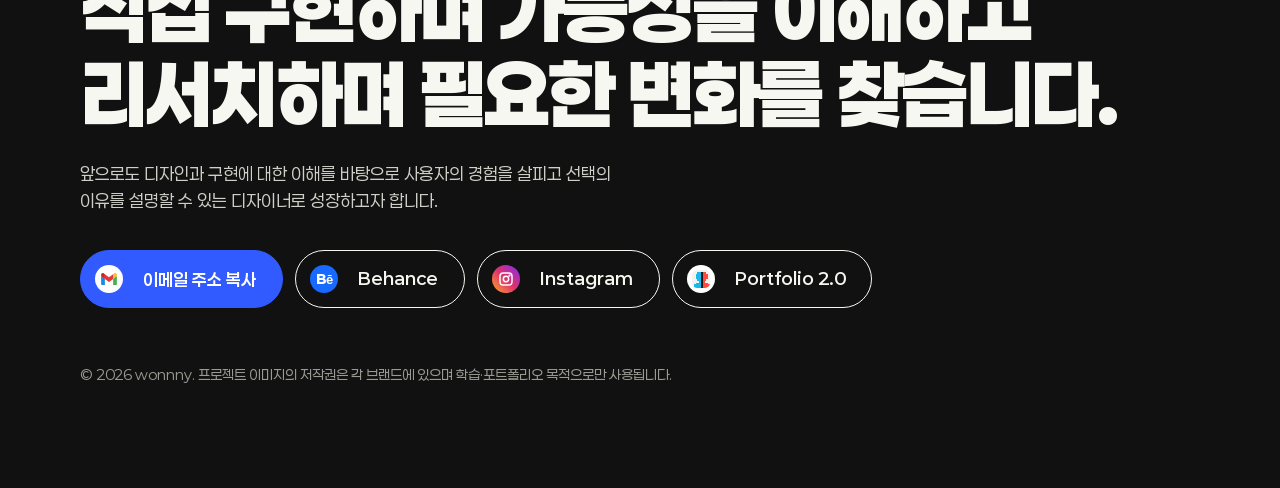
==== commit c933996d: "2026.10.30 작업 Co-Authored-By: Claude Sonnet 5.5 <noreply@anthropic.com>" ====
--- a/index.html
+++ b/index.html
@@ -23,7 +23,7 @@
 <link rel="alternate icon" href="assets/favicon.png" type="image/png">
 <link rel="apple-touch-icon" href="assets/favicon.png">
 <script>try{if(localStorage.theme==="dark")document.documentElement.setAttribute("data-theme","dark")}catch(e){}</script>
-<link rel="stylesheet" href="css/style.css?v=20261029b">
+<link rel="stylesheet" href="css/style.css?v=20261030h">
 </head>
 <body data-page="home">
 <header class="hd"><div class="wrap">
@@ -62,7 +62,7 @@
       <nav class="filter" id="filter" aria-label="분류"></nav>
       <div><div id="feat"></div>
       <div class="sec-h" style="margin-top:clamp(72px,10vw,140px)"><h2>More Work</h2></div>
-      <p class="sec-p">상세 페이지(PDP)와 카드뉴스·SNS 배너까지 웹 밖으로 넓힌 추가 작업 4종입니다.</p>
+      <p class="sec-p">상세 페이지(PDP)와 카드뉴스·SNS 배너까지 웹 밖으로 넓힌 추가 작업 5종입니다.</p>
       <div class="grid" id="more"></div></div>
     </div>
   </section>
@@ -90,7 +90,7 @@
 <dialog aria-label="이미지 확대"></dialog>
 <button class="top" aria-label="맨 위로">↑</button>
 <div class="toast" role="status"></div>
-<script src="js/data.js?v=20261029b"></script>
-<script src="js/app.js?v=20261029b"></script>
+<script src="js/data.js?v=20261030h"></script>
+<script src="js/app.js?v=20261030h"></script>
 </body>
 </html>
--- a/css/style.css
+++ b/css/style.css
@@ -613,3 +613,18 @@
 .gal.wide .shot .media,.p-media .media{cursor:default}
 /* 상세 페이지 제목 자간 */
 .p-hero h1,.p-title h1{letter-spacing:.01em}
+/* 긴 상세페이지 결과물: 폭 고정으로 세로로 이어 붙임 (GIF 포함) */
+.dpieces{max-width:860px;margin-inline:auto}
+.dpieces img{display:block;width:100%;height:auto;filter:none}
+/* 정지 이미지로 받은 띠 문구를 옆으로 흐르게(원본 GIF의 효과를 코드로 재현) */
+.mq-wrap{position:relative;container-type:inline-size}
+.mq{position:absolute;left:0;right:0;overflow:hidden;background:#4fb5ee}
+.mq.top{top:0;height:8.85%}
+.mq.bot{top:90.2%;height:9.2%}
+.mq .track{display:flex;align-items:center;height:100%;width:max-content;animation:mqmove 18s linear infinite}
+.mq span{font-size:5.4cqw;font-weight:800;color:#fff;white-space:nowrap;letter-spacing:.01em;padding-right:.35em}
+.mq i{font-style:normal;color:#ffd62e;margin:0 .1em}
+@keyframes mqmove{to{transform:translateX(-50%)}}
+.dpieces video{display:block;width:100%;height:auto;background:#fff}
+/* 영상 아래 녹화 때 생긴 검은 줄을 다음 이미지가 덮도록 */
+.dpieces video{margin-bottom:-10px}
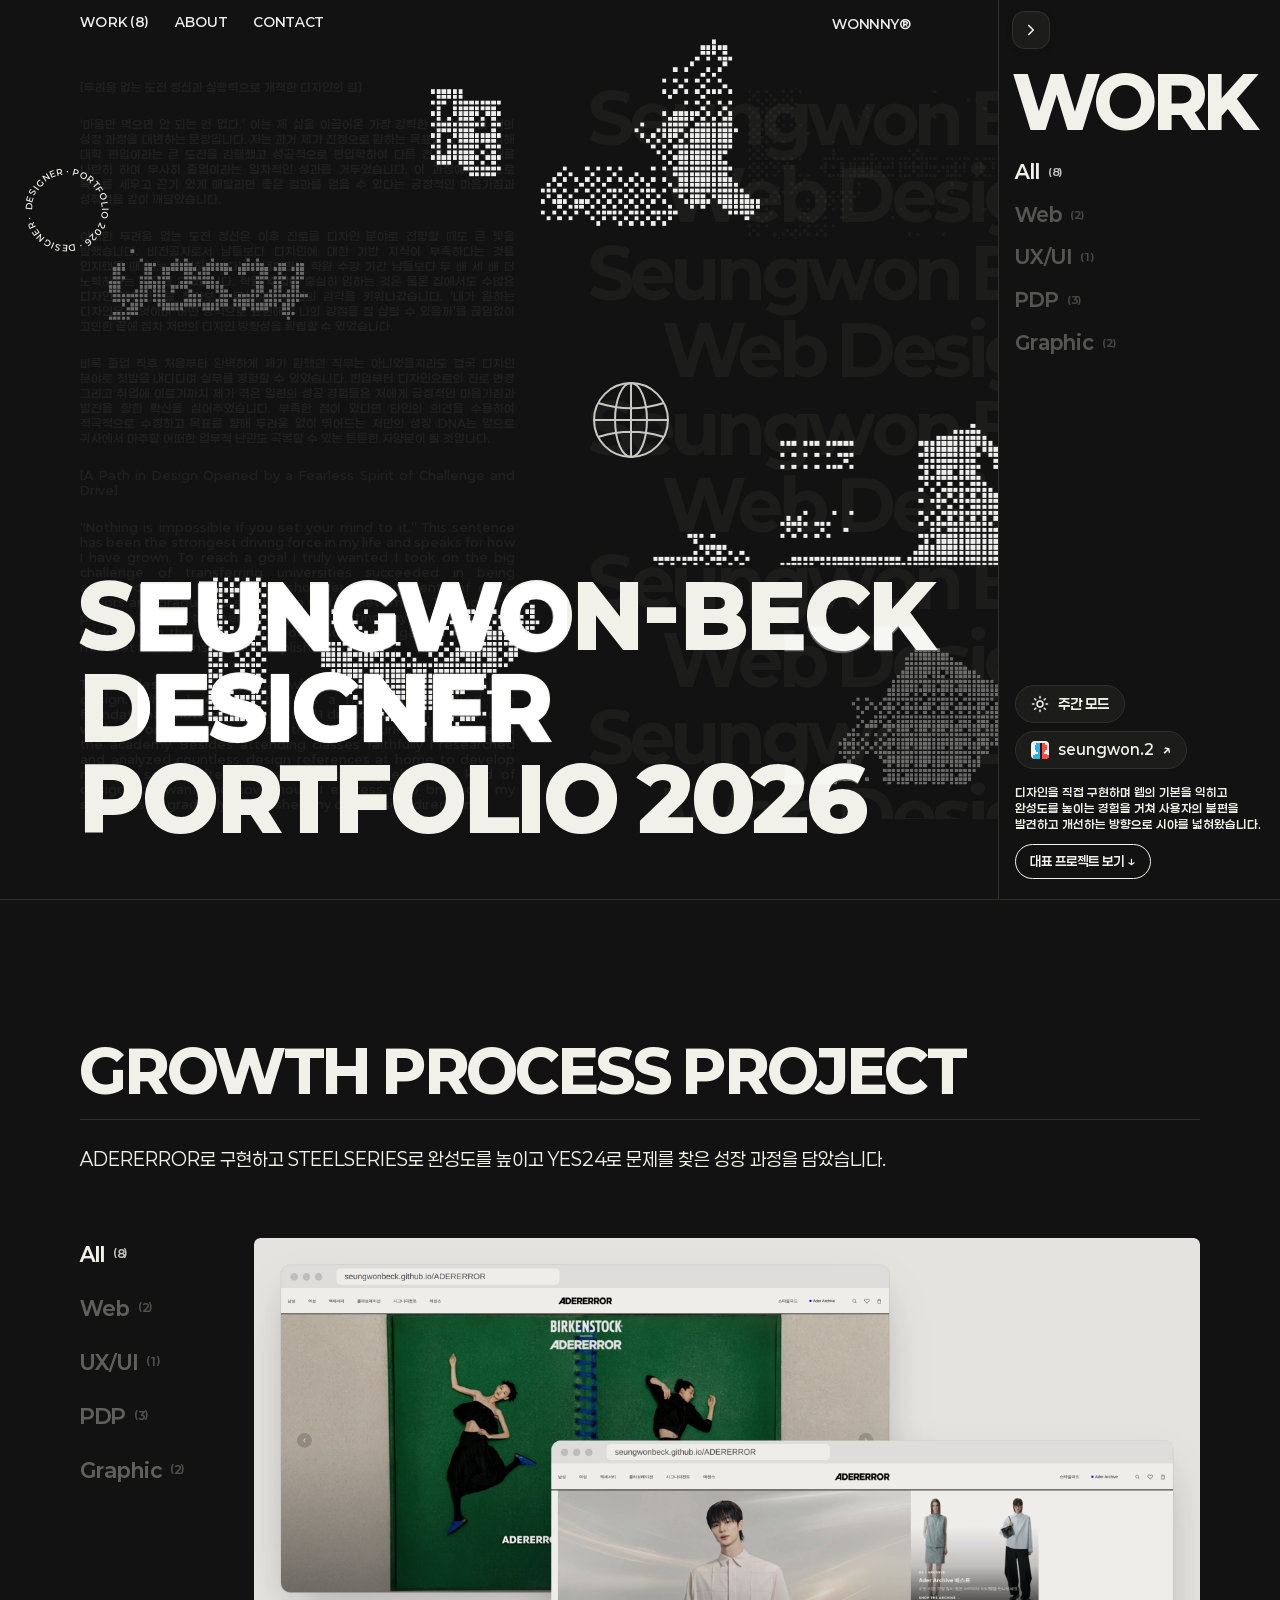
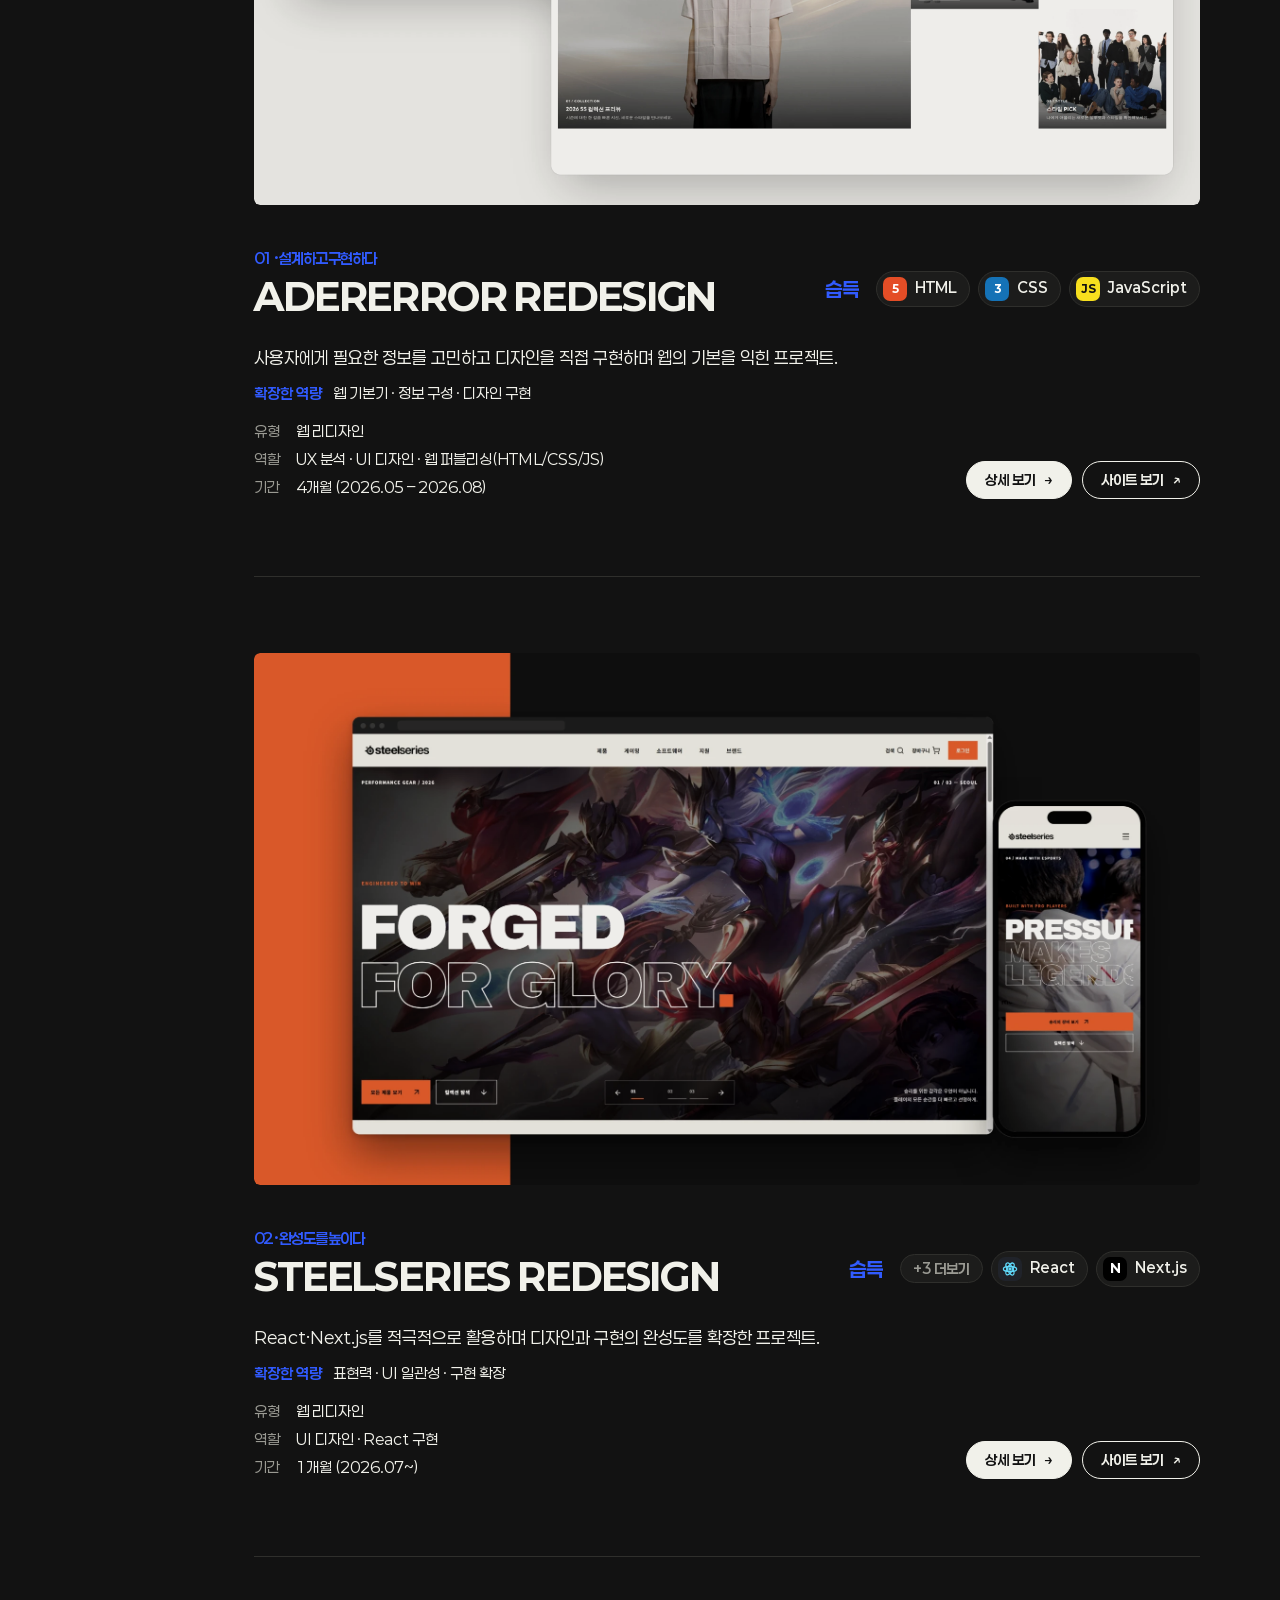
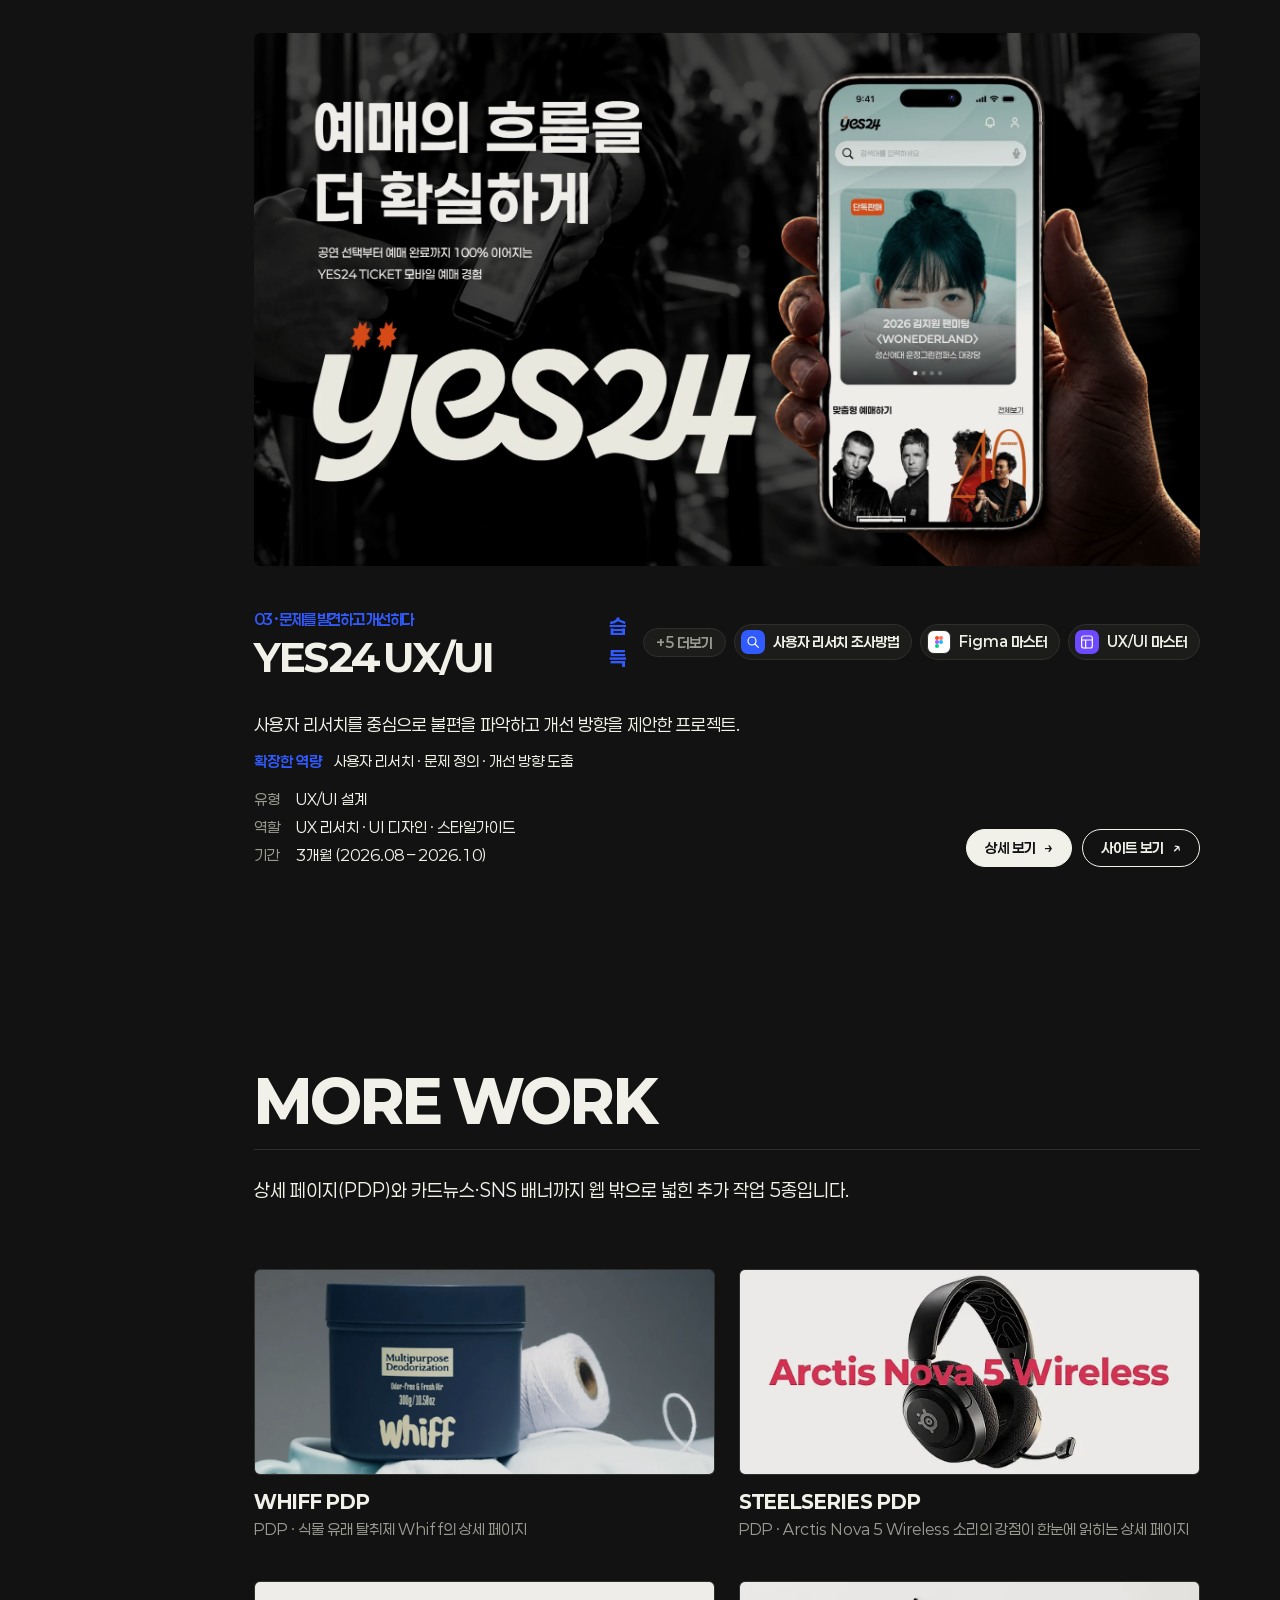
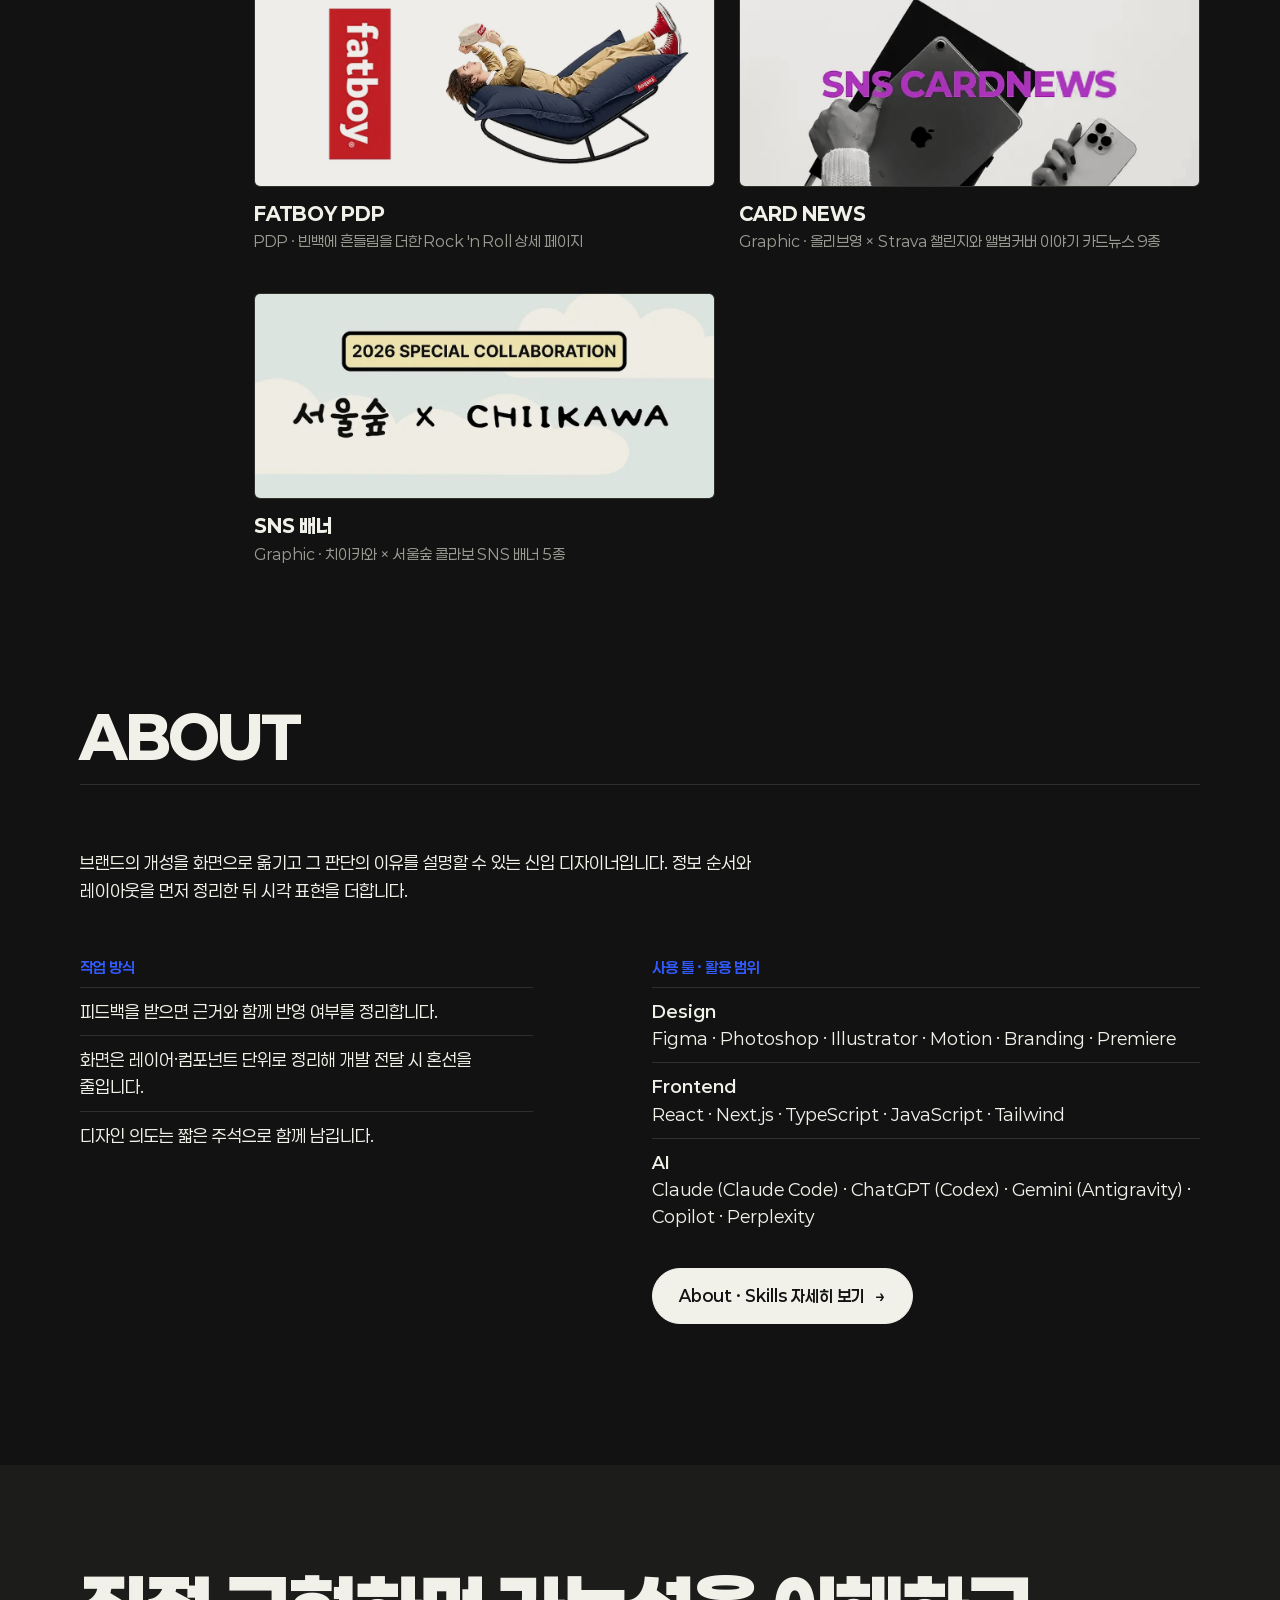
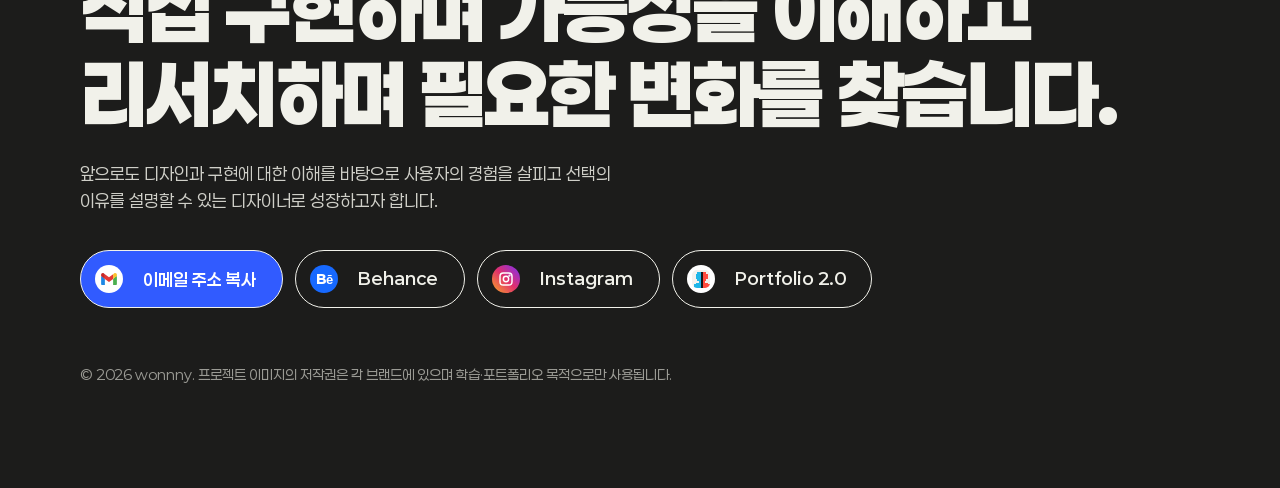
==== commit 35944288: "2026.11.02 작업 Co-Authored-By: Claude Sonnet 5.5 <noreply@anthropic.com>" ====
--- a/index.html
+++ b/index.html
@@ -22,8 +22,8 @@
 <link rel="icon" href="assets/favicon.svg" type="image/svg+xml">
 <link rel="alternate icon" href="assets/favicon.png" type="image/png">
 <link rel="apple-touch-icon" href="assets/favicon.png">
-<script>try{if(localStorage.theme==="dark")document.documentElement.setAttribute("data-theme","dark")}catch(e){}</script>
-<link rel="stylesheet" href="css/style.css?v=20261030h">
+<script>(function(){var t=null;try{t=localStorage.theme}catch(e){}if(!t)t=/Android.*Mobile|iPhone|iPod|Windows Phone/i.test(navigator.userAgent)?"light":"dark";if(t==="dark")document.documentElement.setAttribute("data-theme","dark")})()</script>
+<link rel="stylesheet" href="css/style.css?v=20261102a">
 </head>
 <body data-page="home">
 <header class="hd"><div class="wrap">
@@ -90,7 +90,7 @@
 <dialog aria-label="이미지 확대"></dialog>
 <button class="top" aria-label="맨 위로">↑</button>
 <div class="toast" role="status"></div>
-<script src="js/data.js?v=20261030h"></script>
-<script src="js/app.js?v=20261030h"></script>
+<script src="js/data.js?v=20261102a"></script>
+<script src="js/app.js?v=20261102a"></script>
 </body>
 </html>
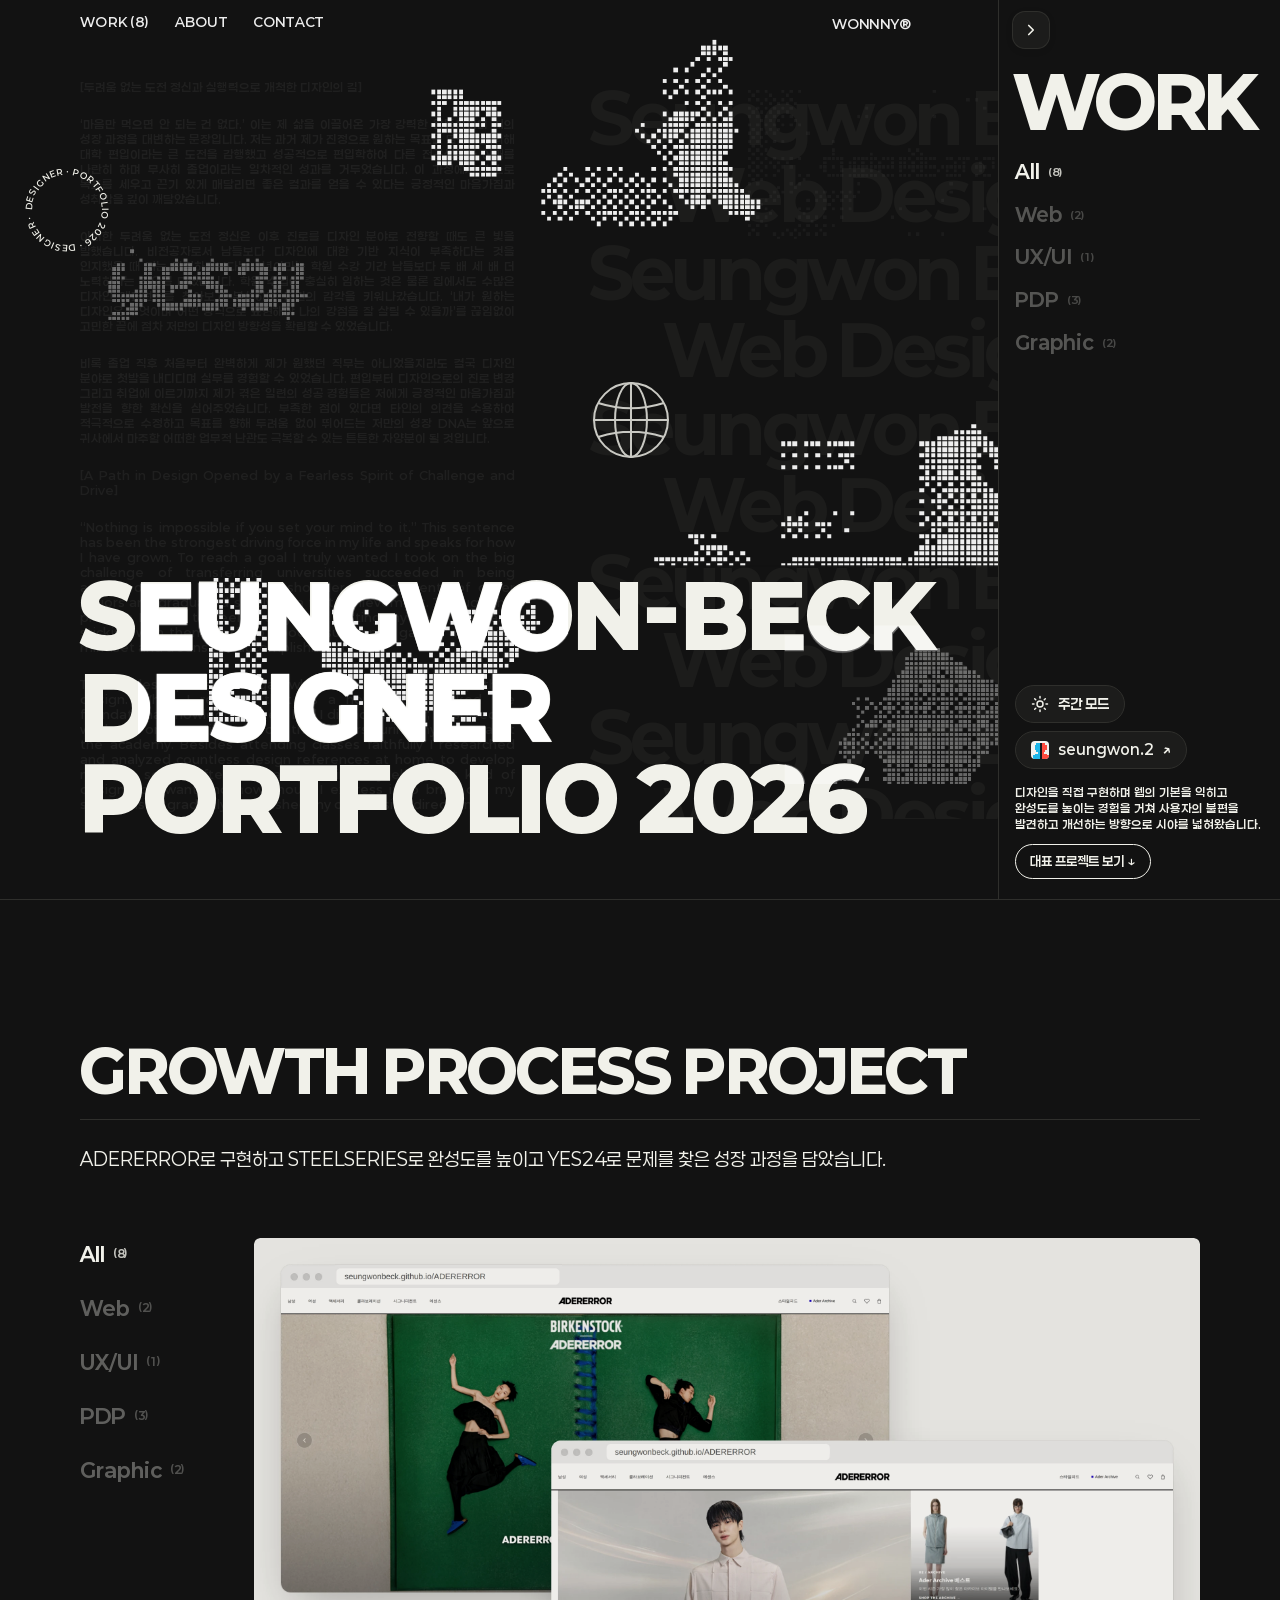
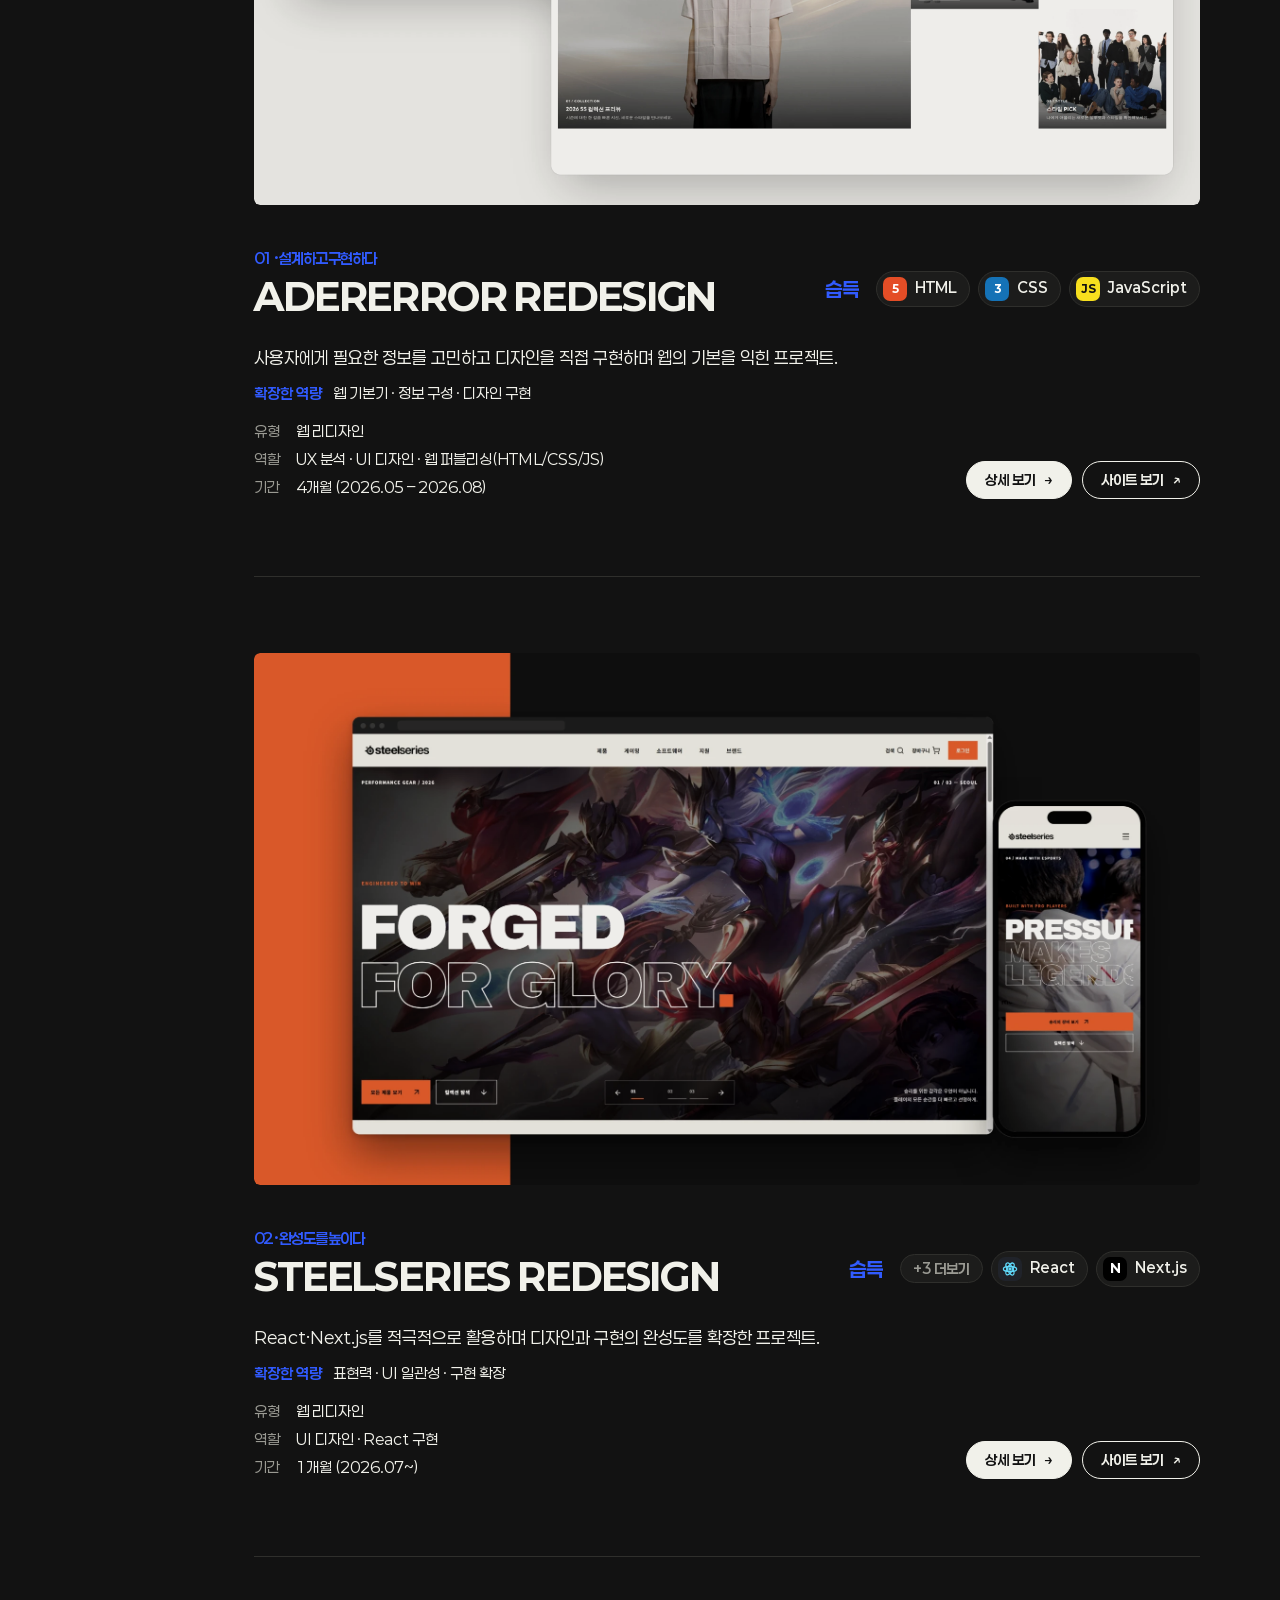
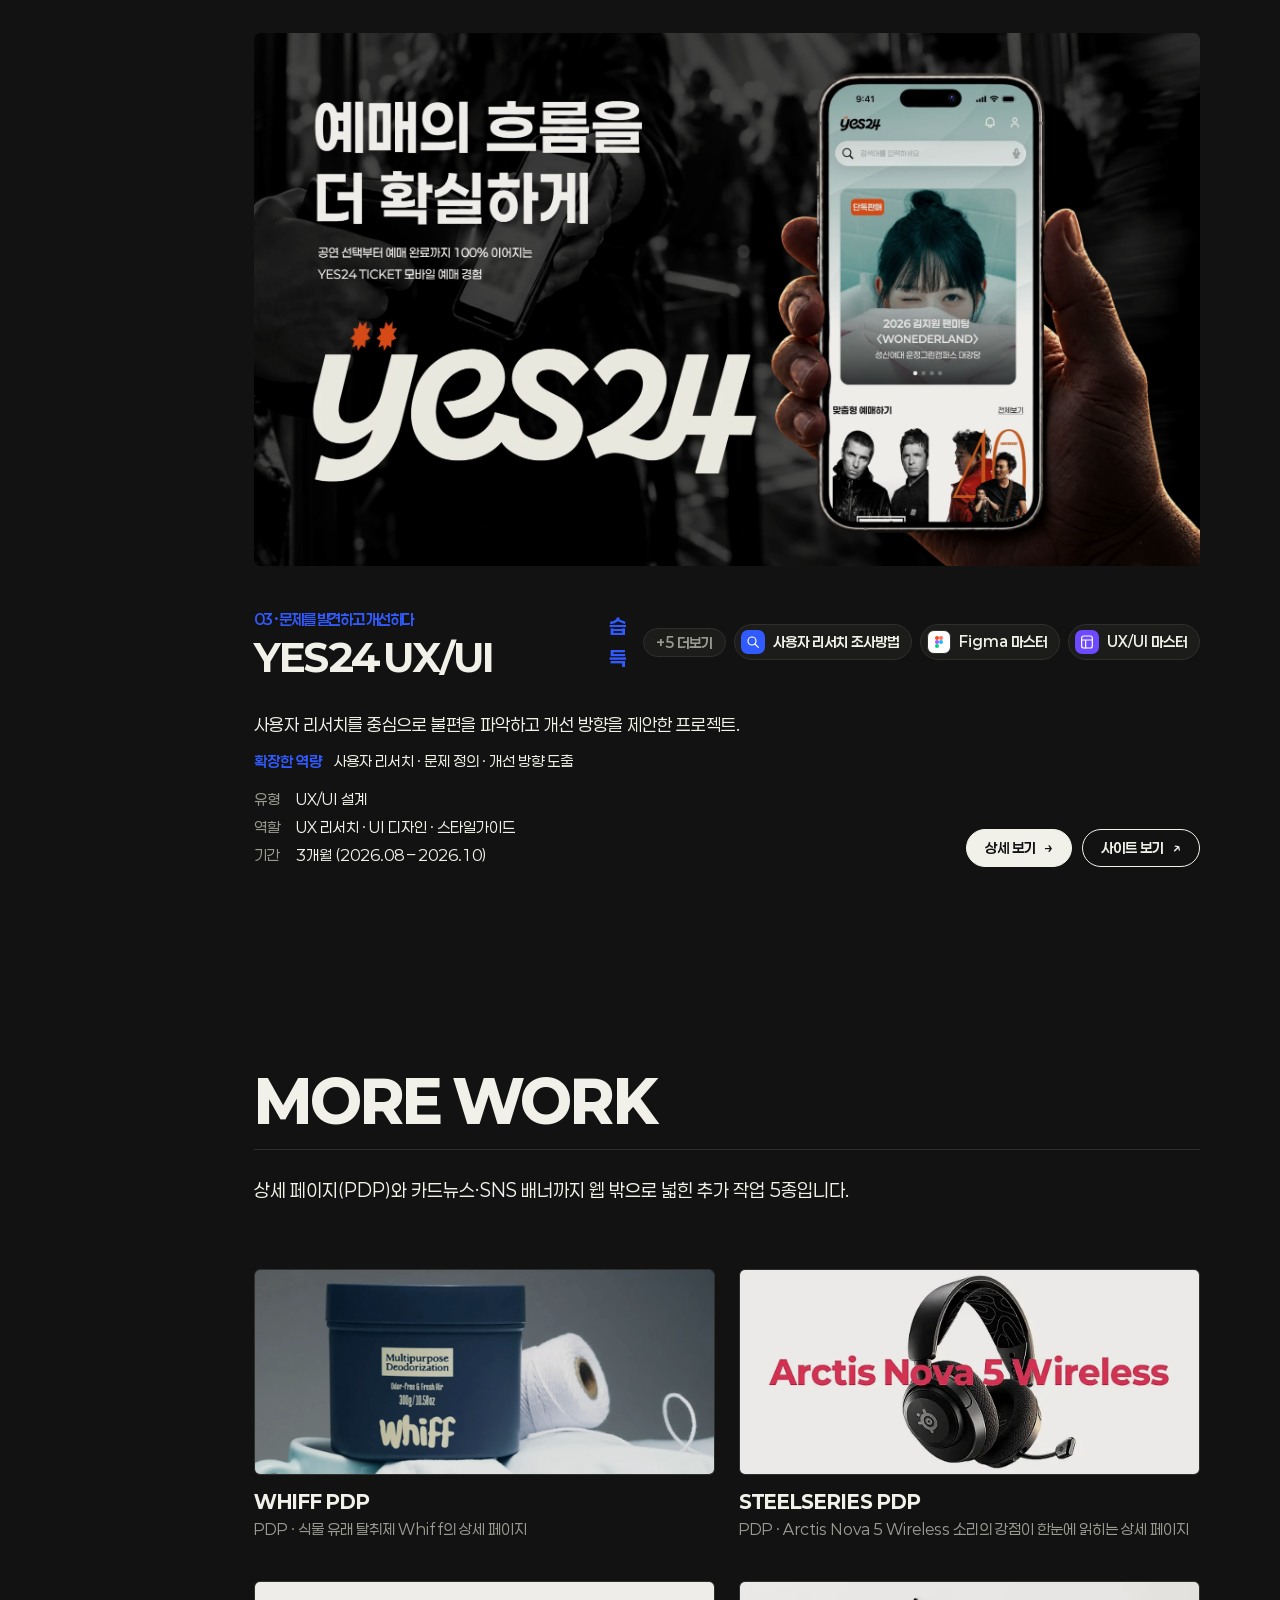
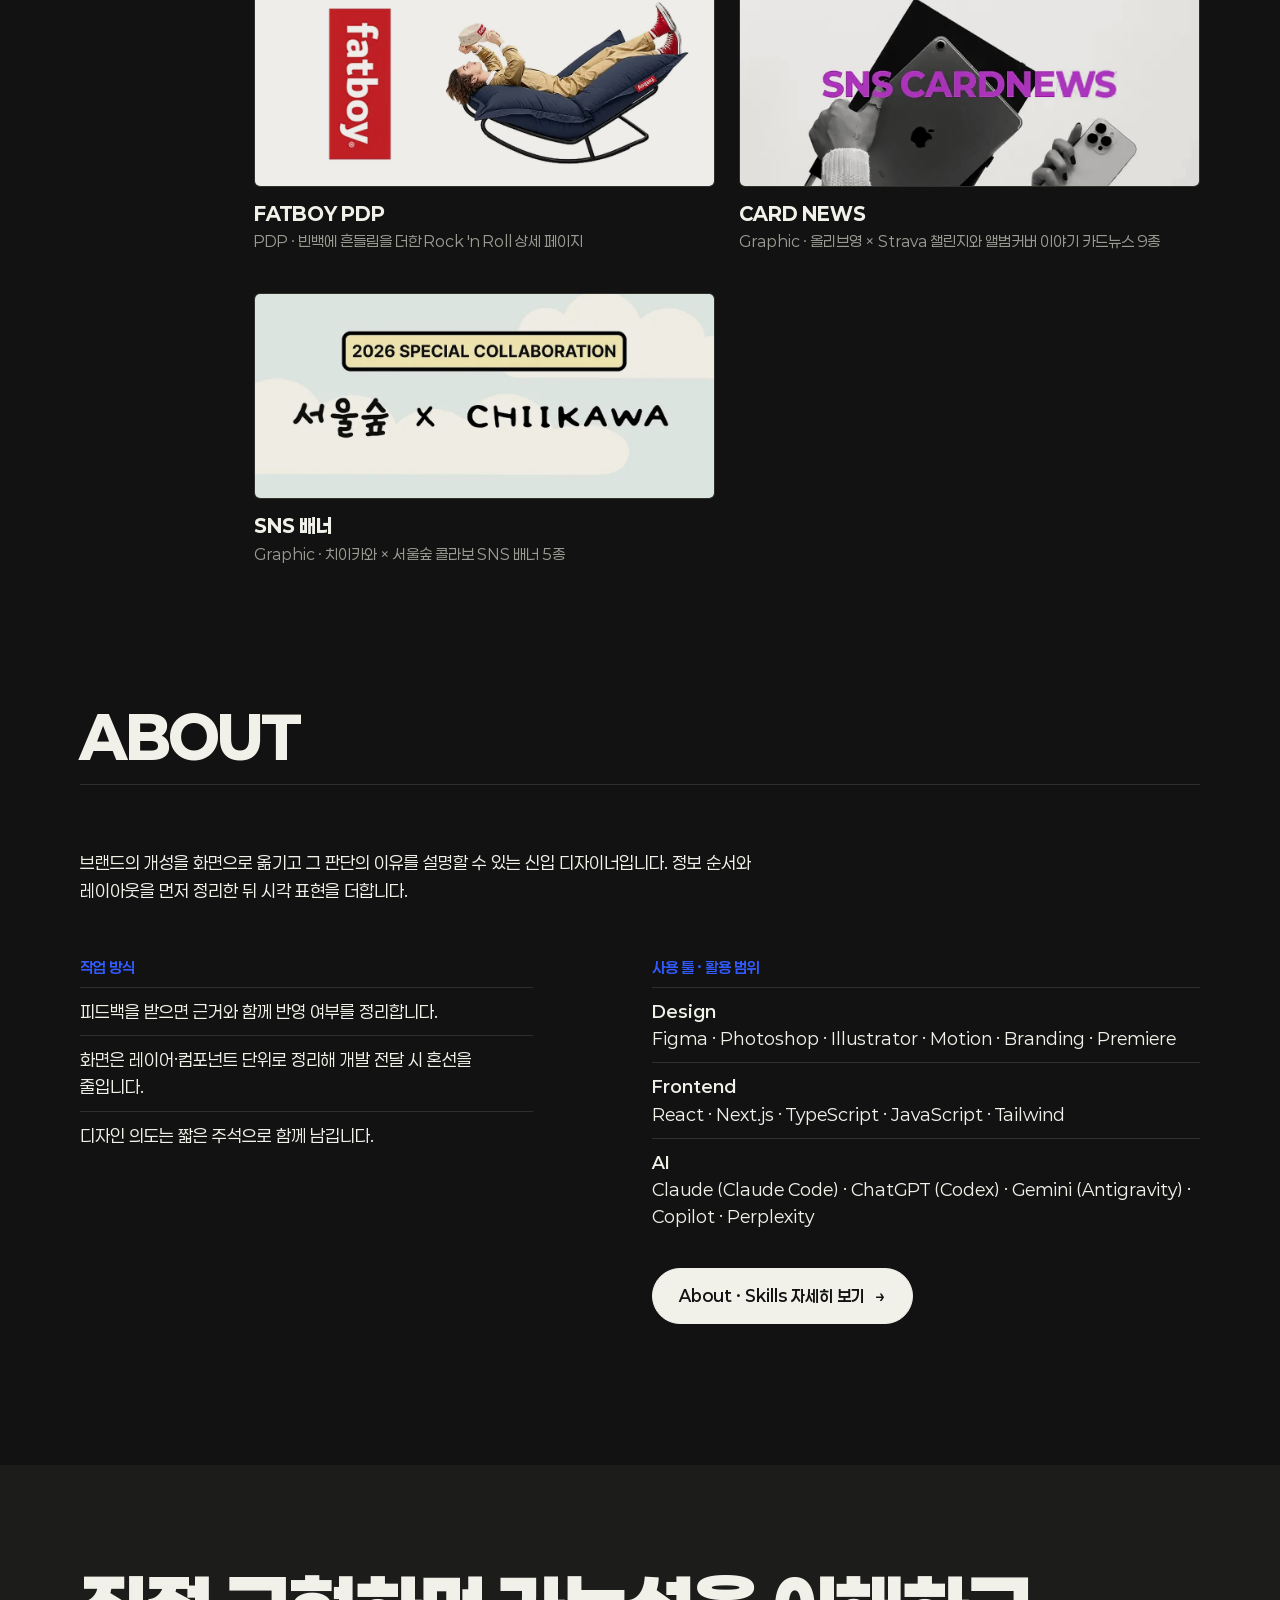
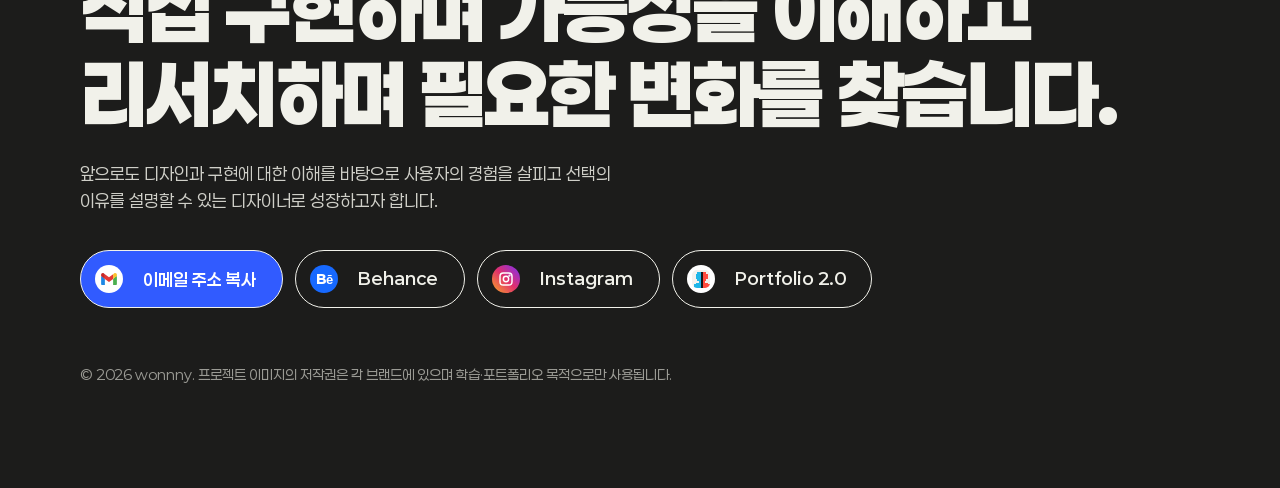
==== commit cb200fb1: "2026.11.02 작업 Co-Authored-By: Claude Sonnet 5.5 <noreply@anthropic.com>" ====
--- a/index.html
+++ b/index.html
@@ -23,7 +23,7 @@
 <link rel="alternate icon" href="assets/favicon.png" type="image/png">
 <link rel="apple-touch-icon" href="assets/favicon.png">
 <script>(function(){var t=null;try{t=localStorage.theme}catch(e){}if(!t)t=/Android.*Mobile|iPhone|iPod|Windows Phone/i.test(navigator.userAgent)?"light":"dark";if(t==="dark")document.documentElement.setAttribute("data-theme","dark")})()</script>
-<link rel="stylesheet" href="css/style.css?v=20261102a">
+<link rel="stylesheet" href="css/style.css?v=20261102b">
 </head>
 <body data-page="home">
 <header class="hd"><div class="wrap">
@@ -90,7 +90,7 @@
 <dialog aria-label="이미지 확대"></dialog>
 <button class="top" aria-label="맨 위로">↑</button>
 <div class="toast" role="status"></div>
-<script src="js/data.js?v=20261102a"></script>
-<script src="js/app.js?v=20261102a"></script>
+<script src="js/data.js?v=20261102b"></script>
+<script src="js/app.js?v=20261102b"></script>
 </body>
 </html>
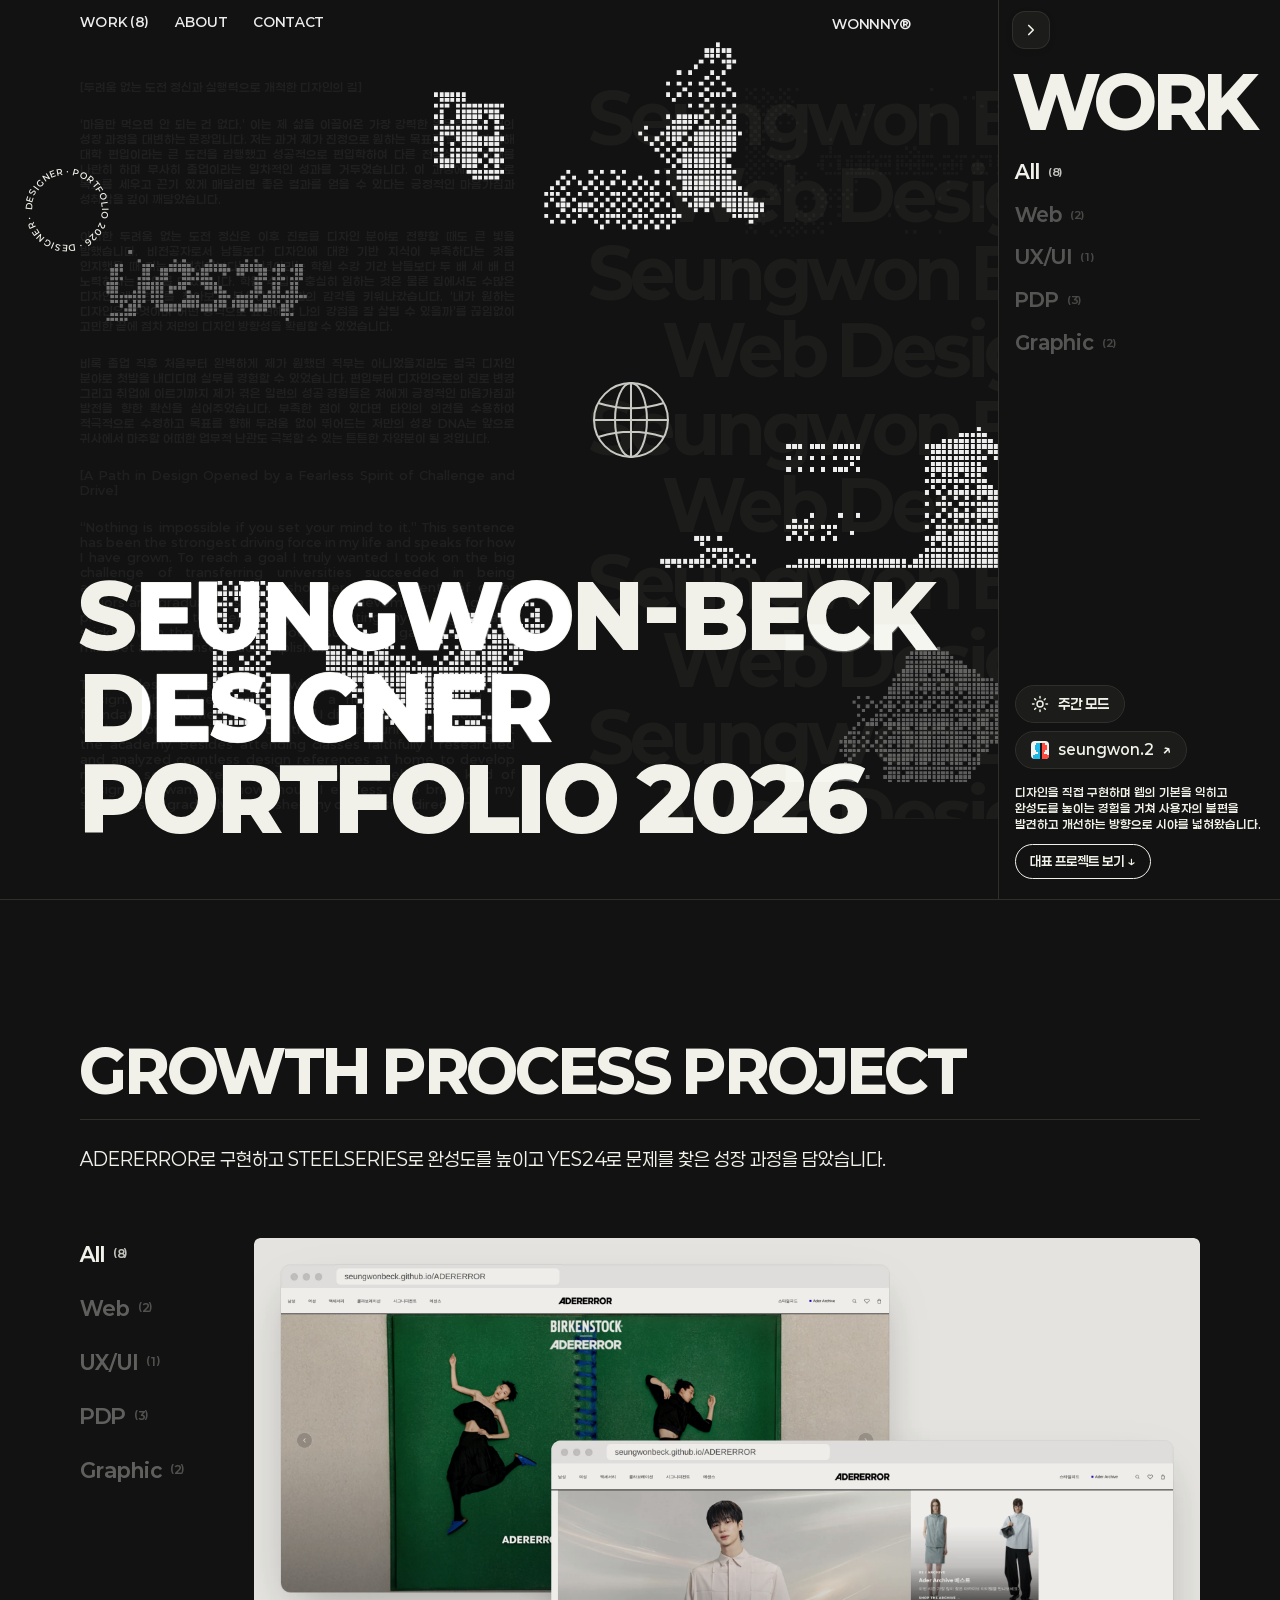
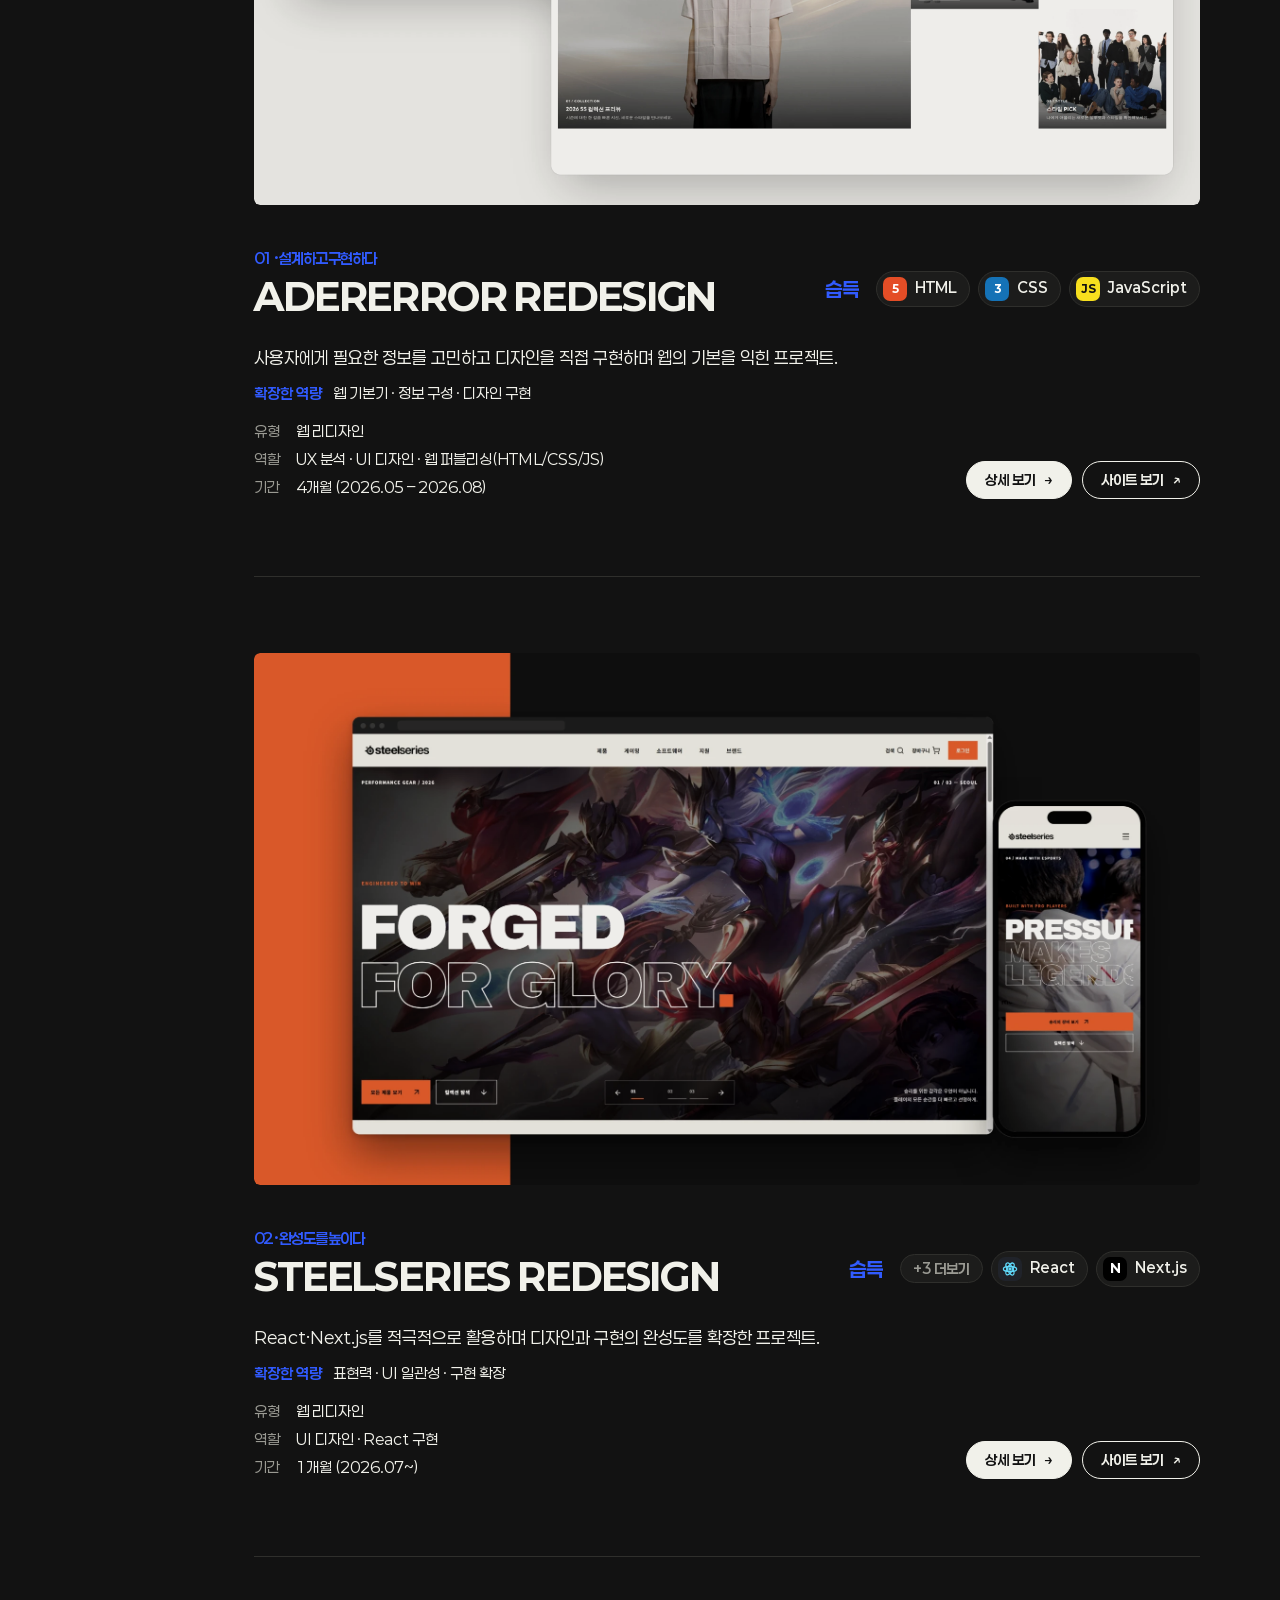
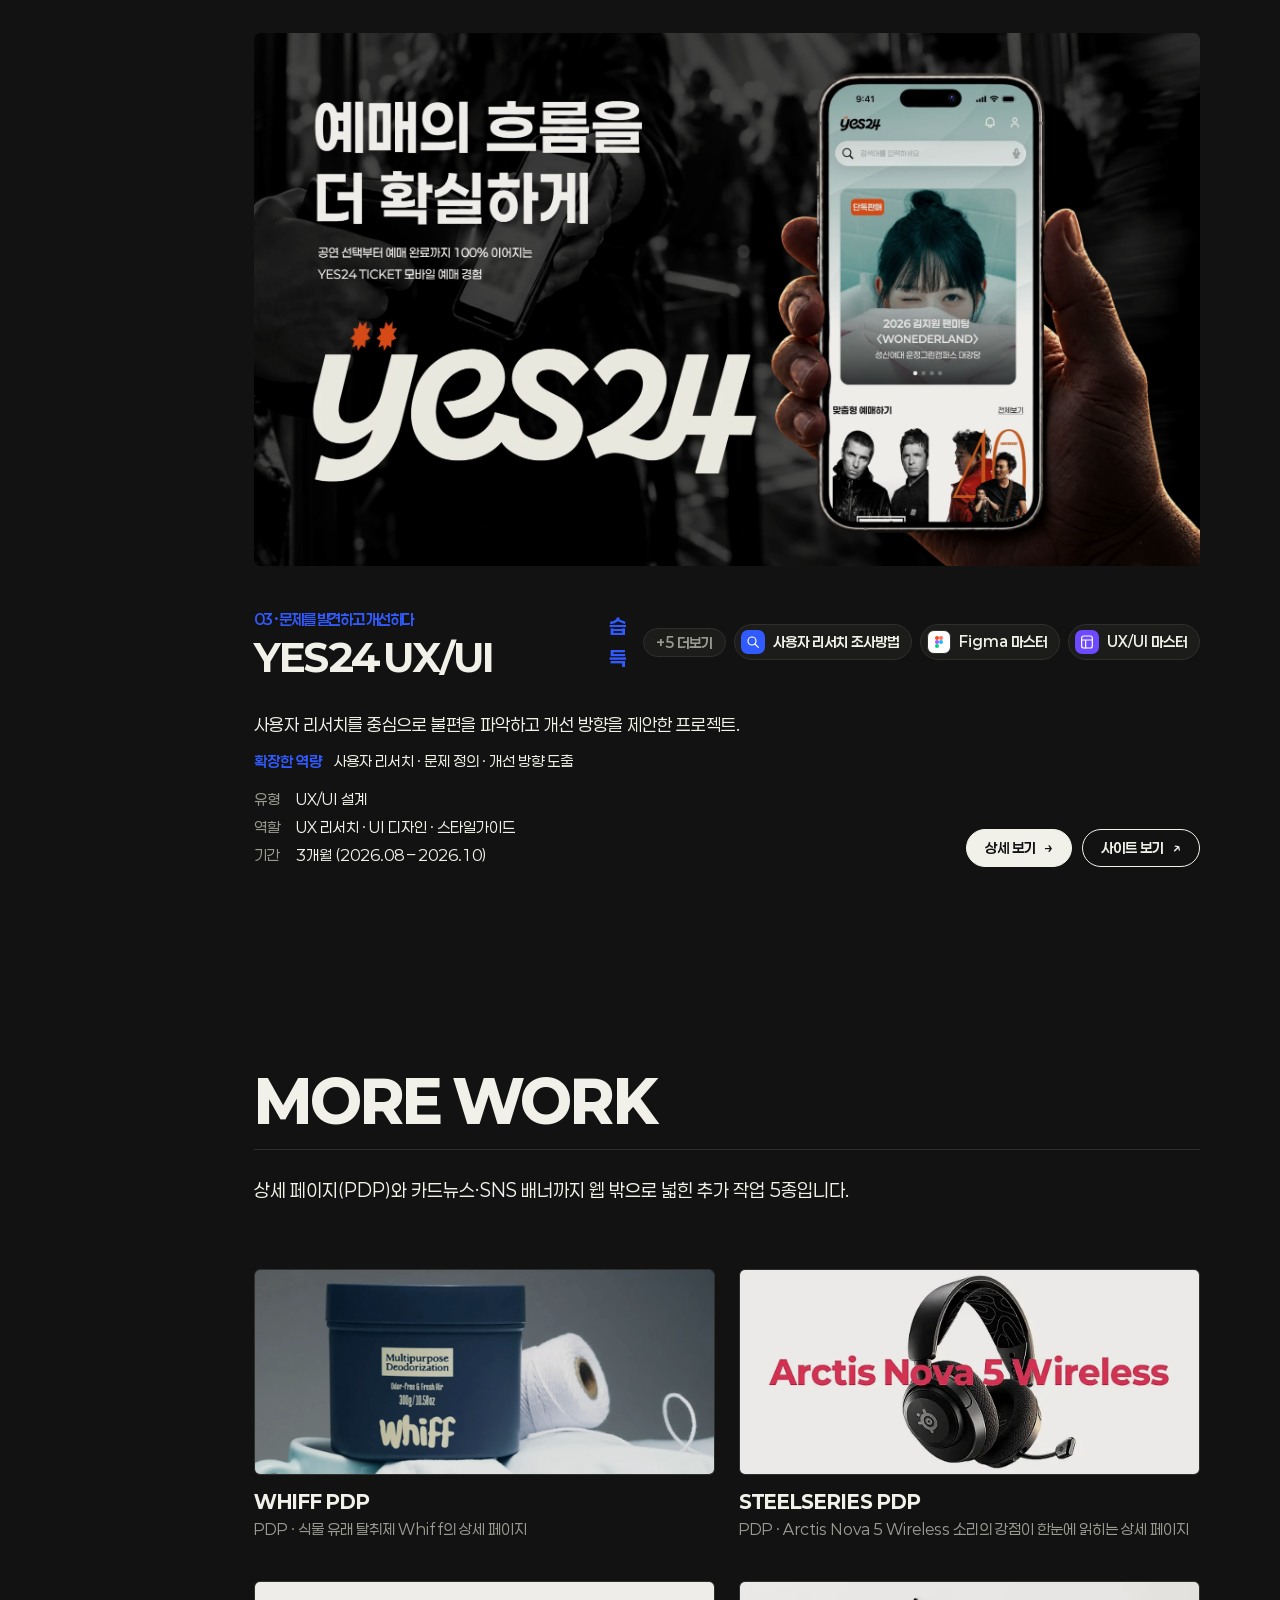
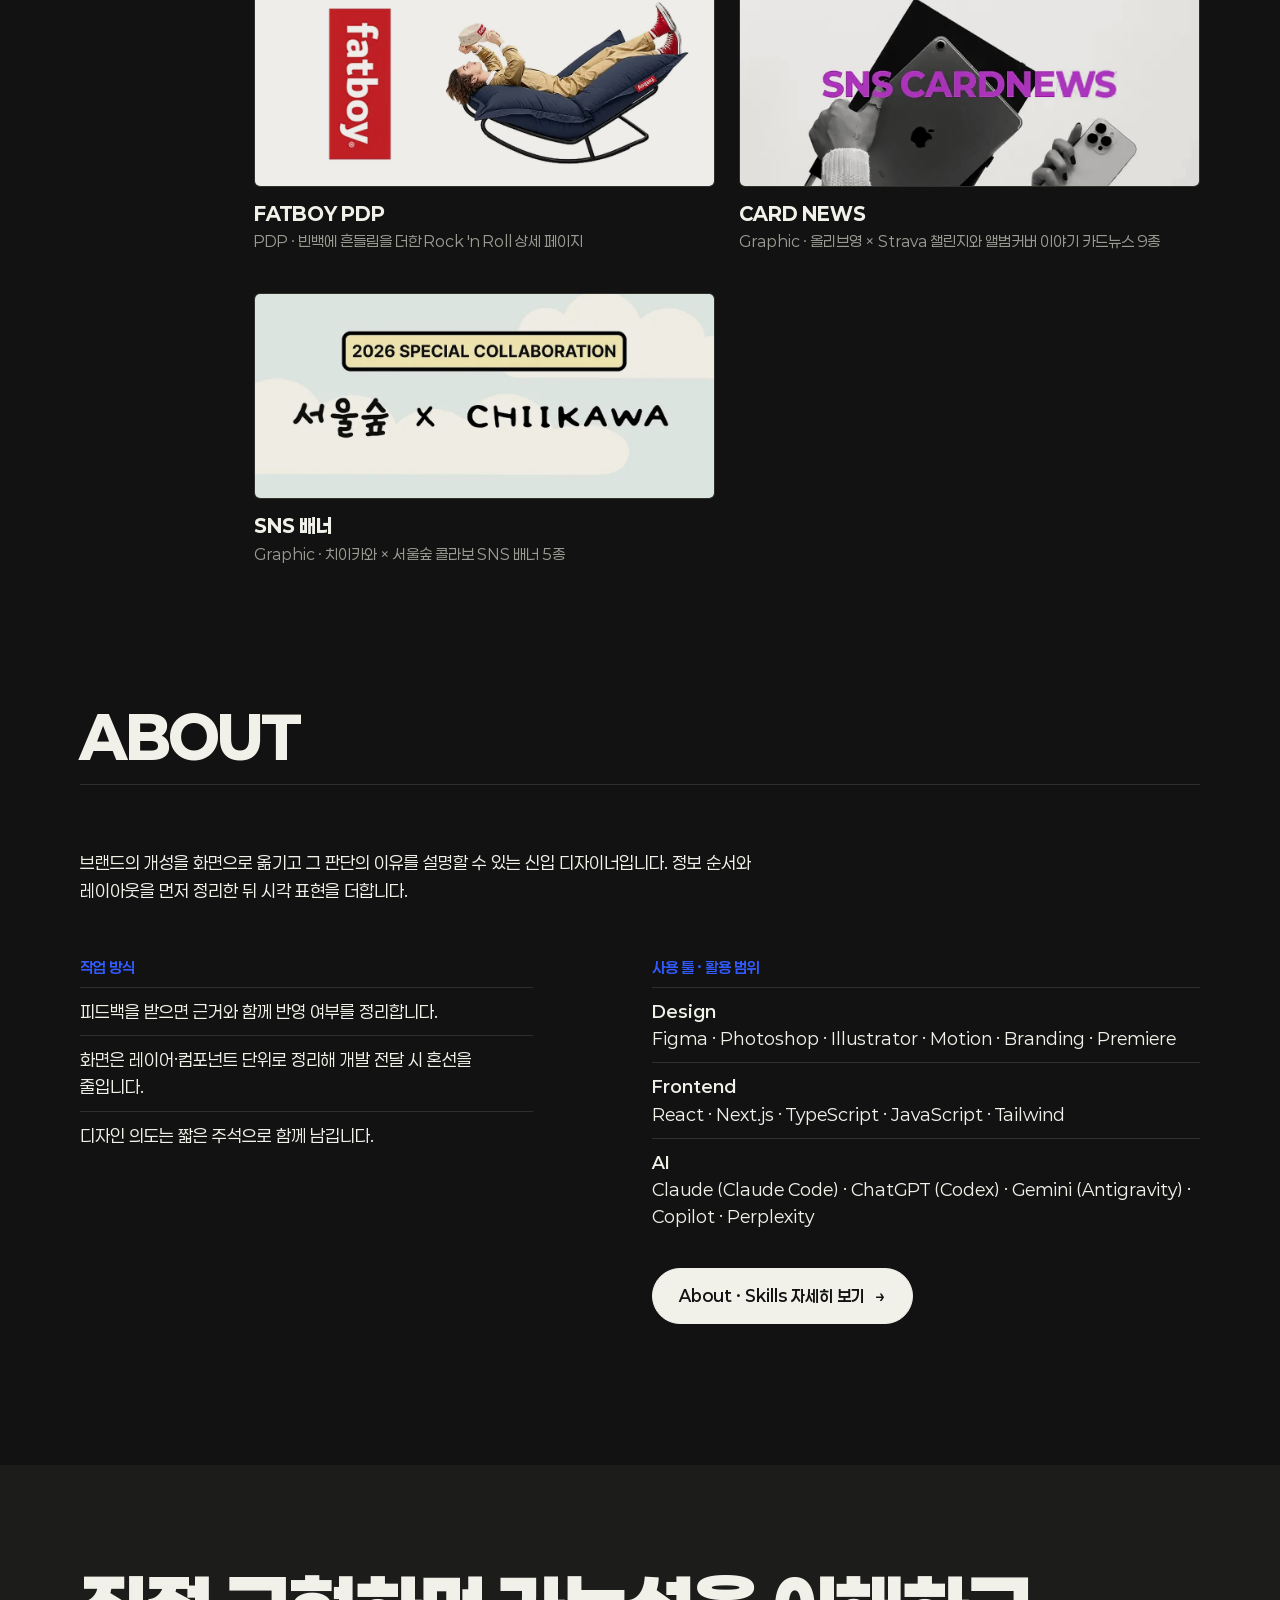
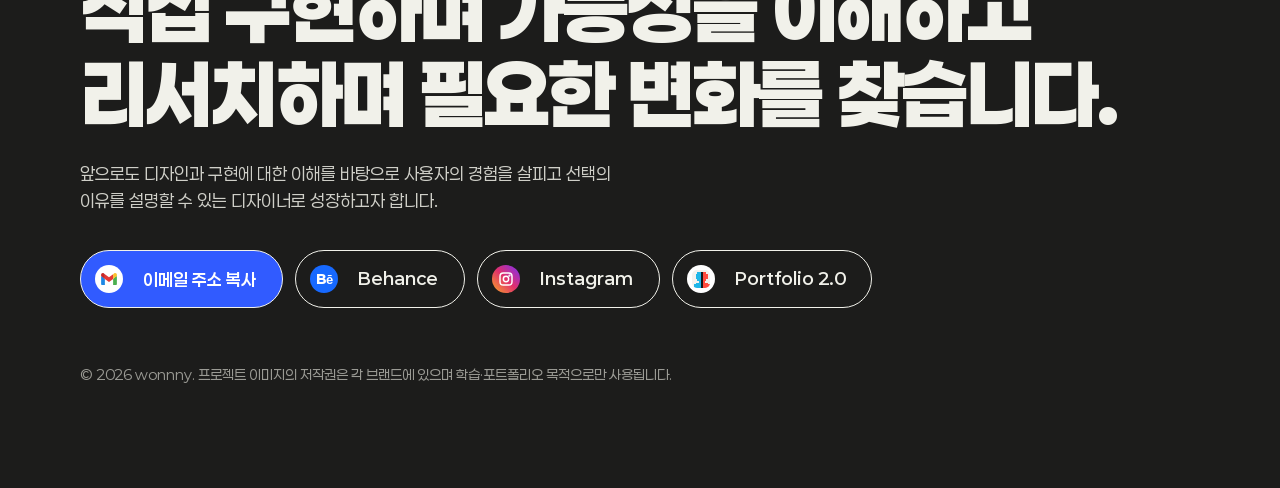
==== commit cf009190: "2026.11.05 작업 Co-Authored-By: Claude Sonnet 5.5 <noreply@anthropic.com>" ====
--- a/index.html
+++ b/index.html
@@ -23,7 +23,7 @@
 <link rel="alternate icon" href="assets/favicon.png" type="image/png">
 <link rel="apple-touch-icon" href="assets/favicon.png">
 <script>(function(){var t=null;try{t=localStorage.theme}catch(e){}if(!t)t=/Android.*Mobile|iPhone|iPod|Windows Phone/i.test(navigator.userAgent)?"light":"dark";if(t==="dark")document.documentElement.setAttribute("data-theme","dark")})()</script>
-<link rel="stylesheet" href="css/style.css?v=20261102b">
+<link rel="stylesheet" href="css/style.css?v=20261105a">
 </head>
 <body data-page="home">
 <header class="hd"><div class="wrap">
@@ -90,7 +90,7 @@
 <dialog aria-label="이미지 확대"></dialog>
 <button class="top" aria-label="맨 위로">↑</button>
 <div class="toast" role="status"></div>
-<script src="js/data.js?v=20261102b"></script>
-<script src="js/app.js?v=20261102b"></script>
+<script src="js/data.js?v=20261105a"></script>
+<script src="js/app.js?v=20261105a"></script>
 </body>
 </html>
